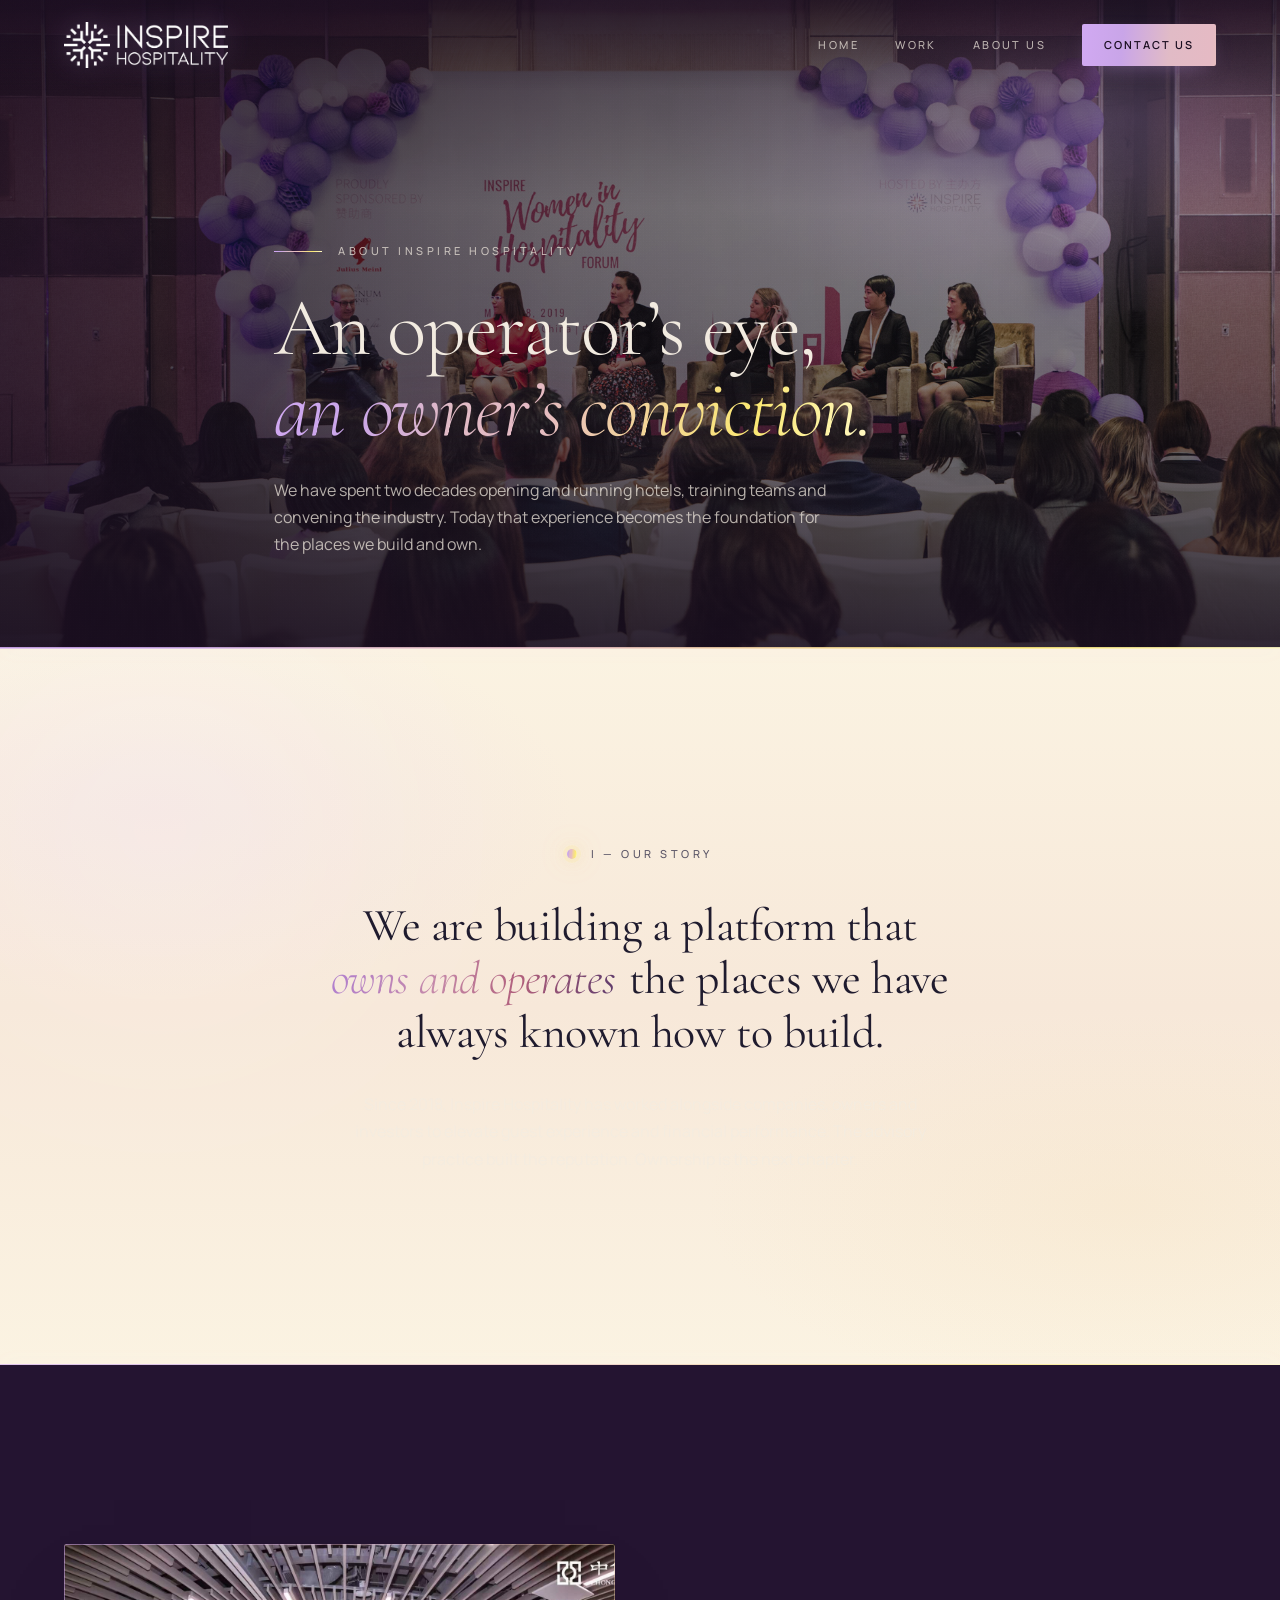
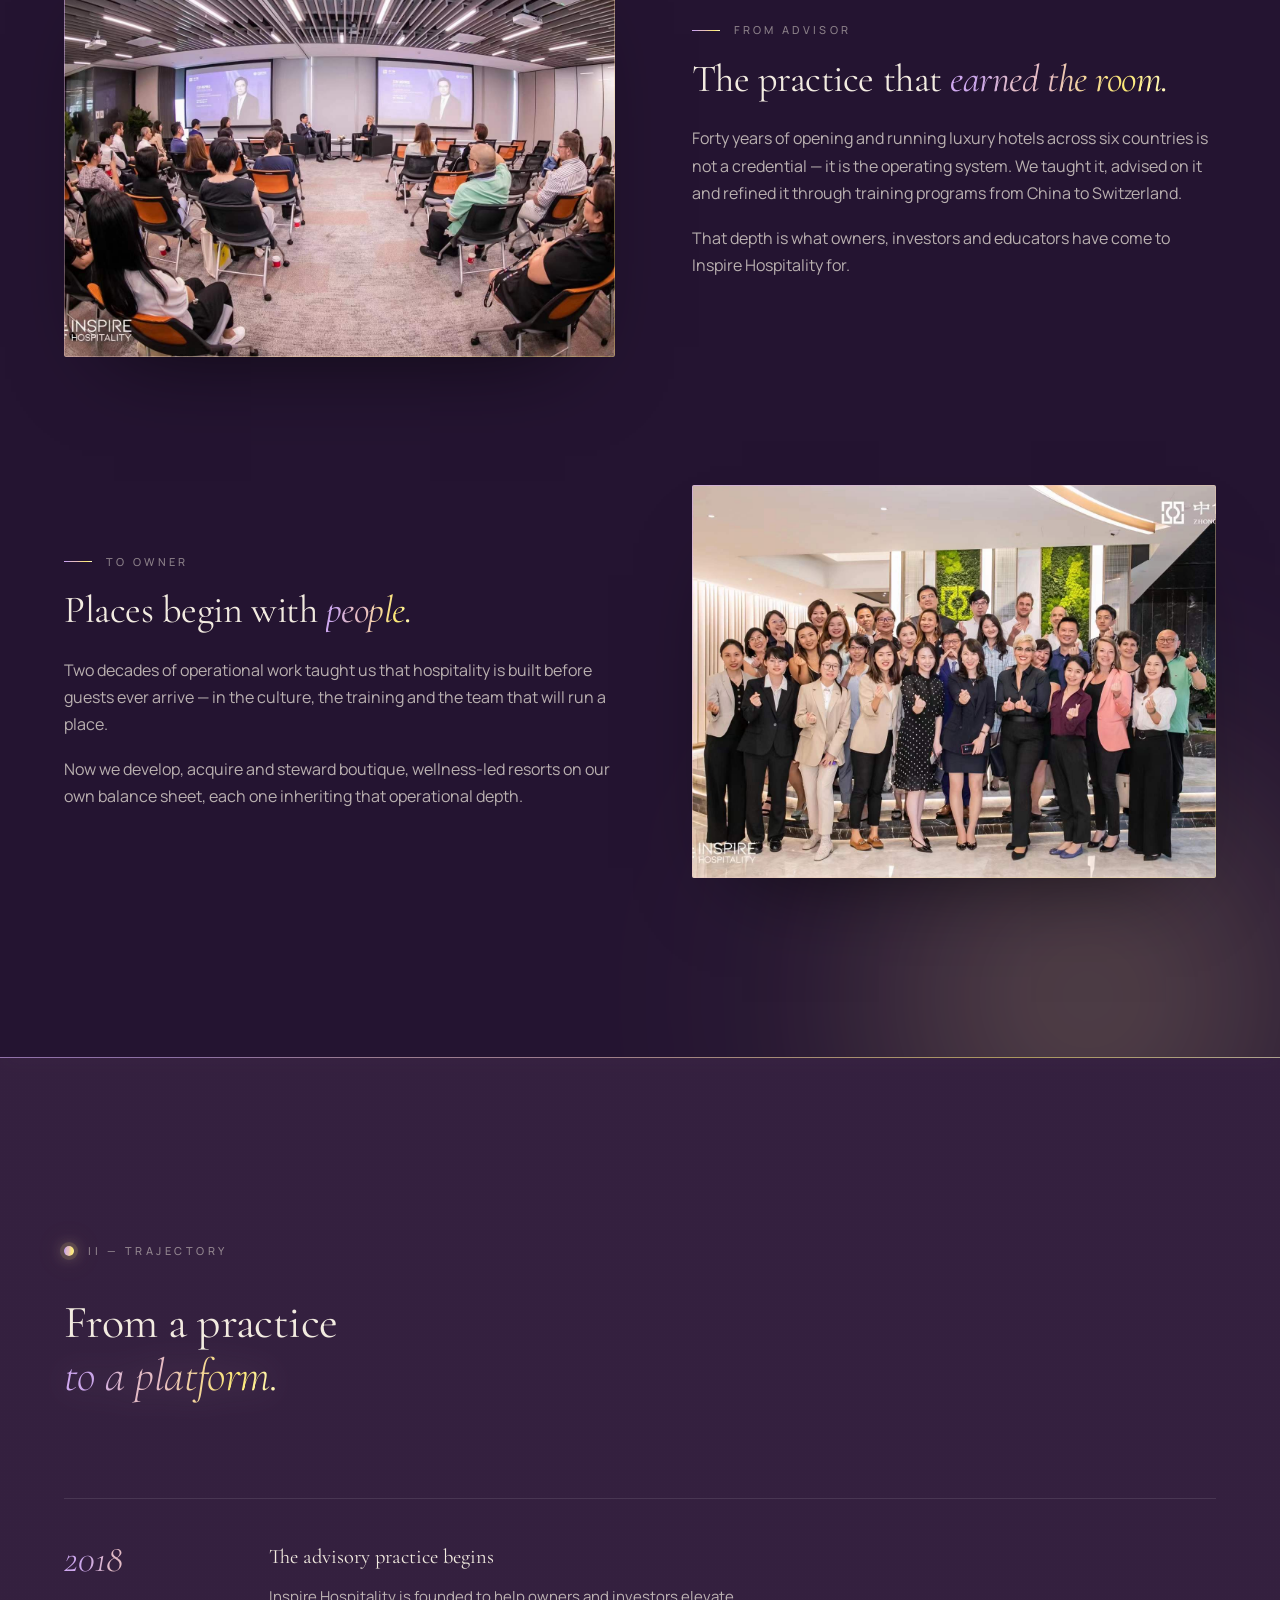
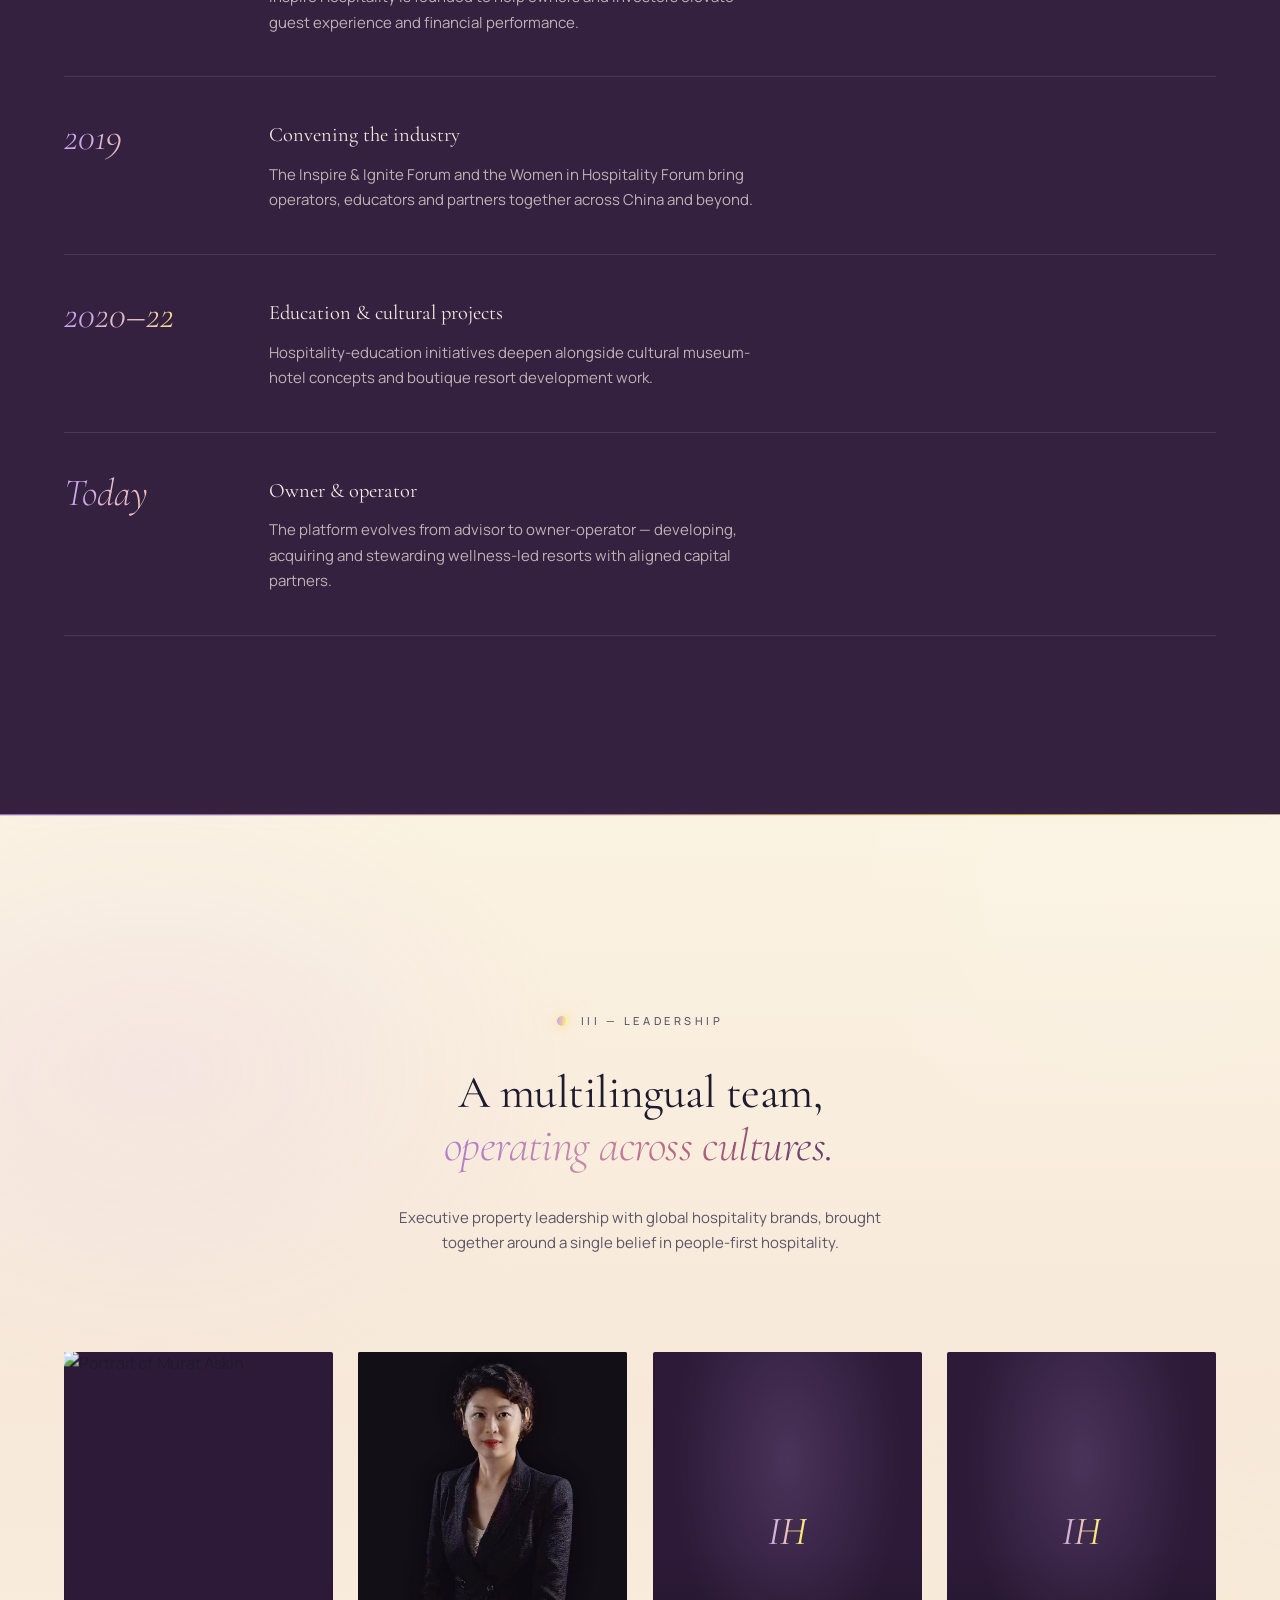
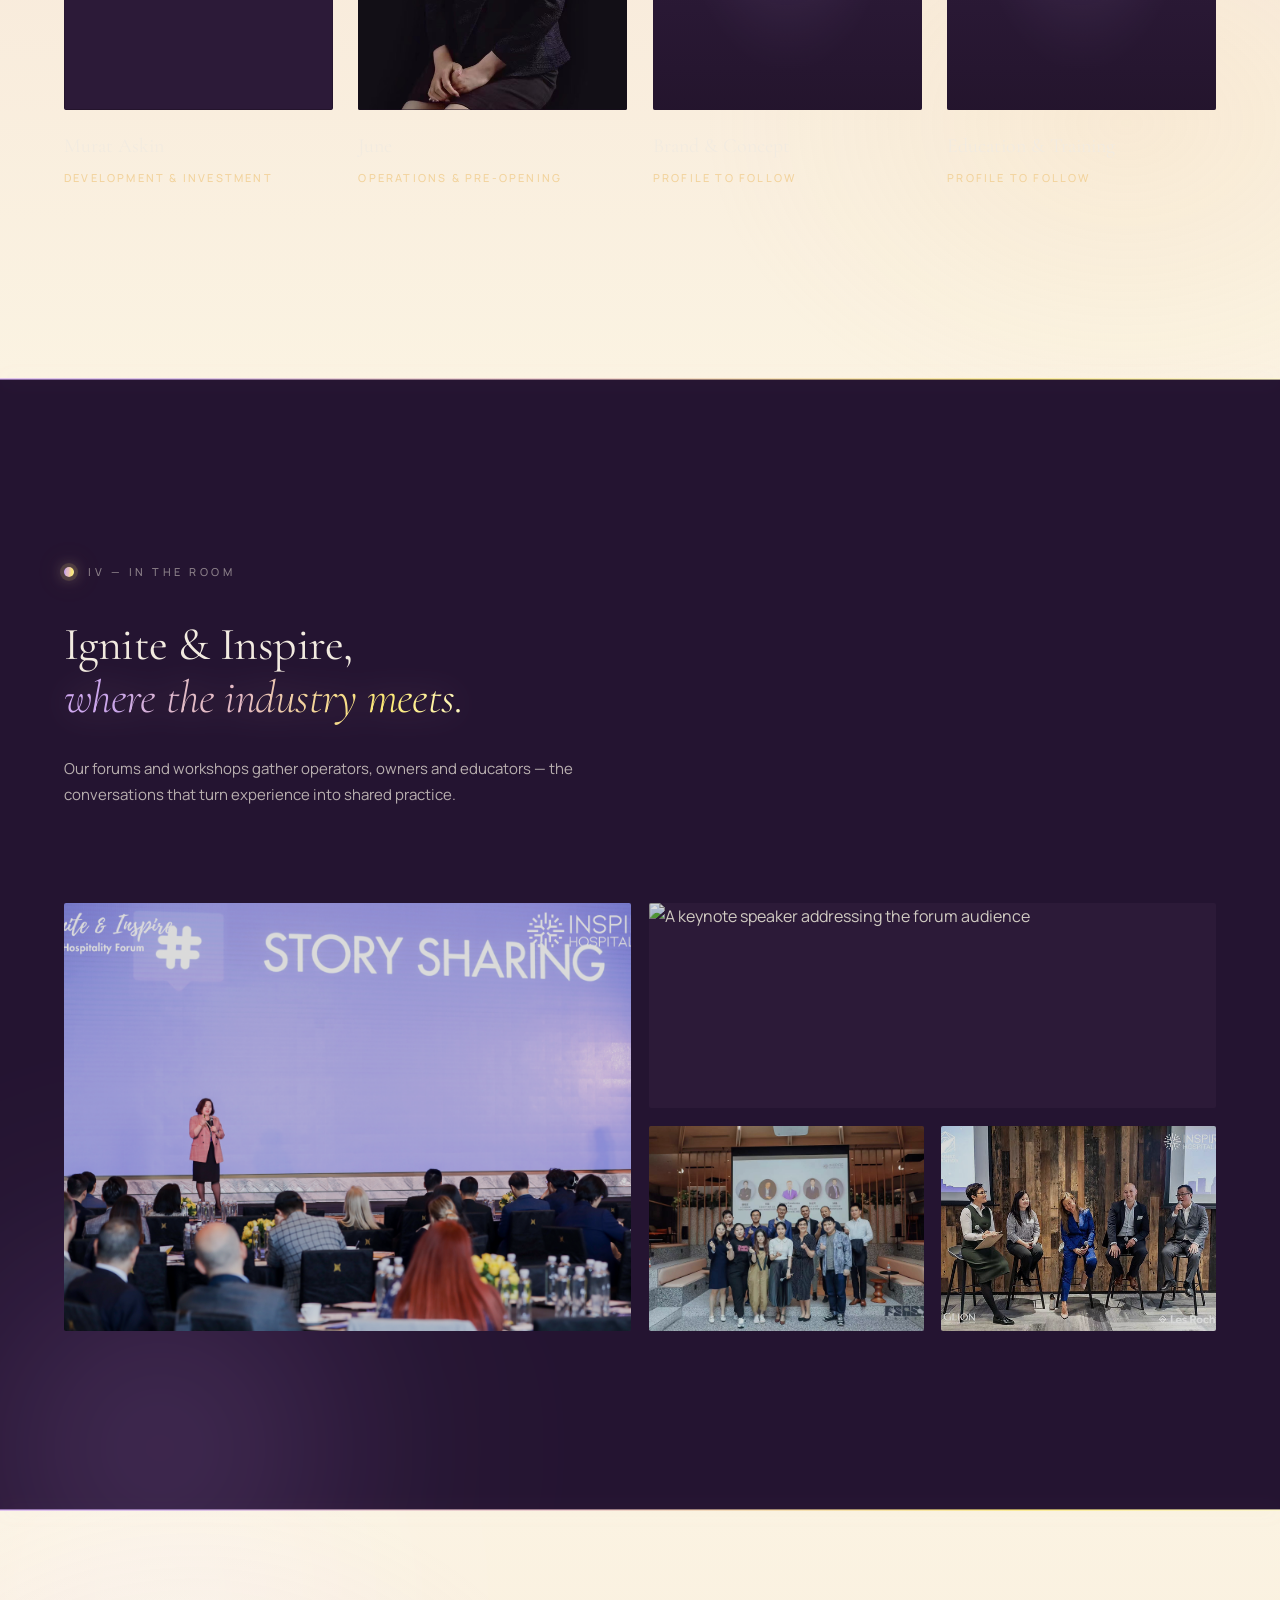
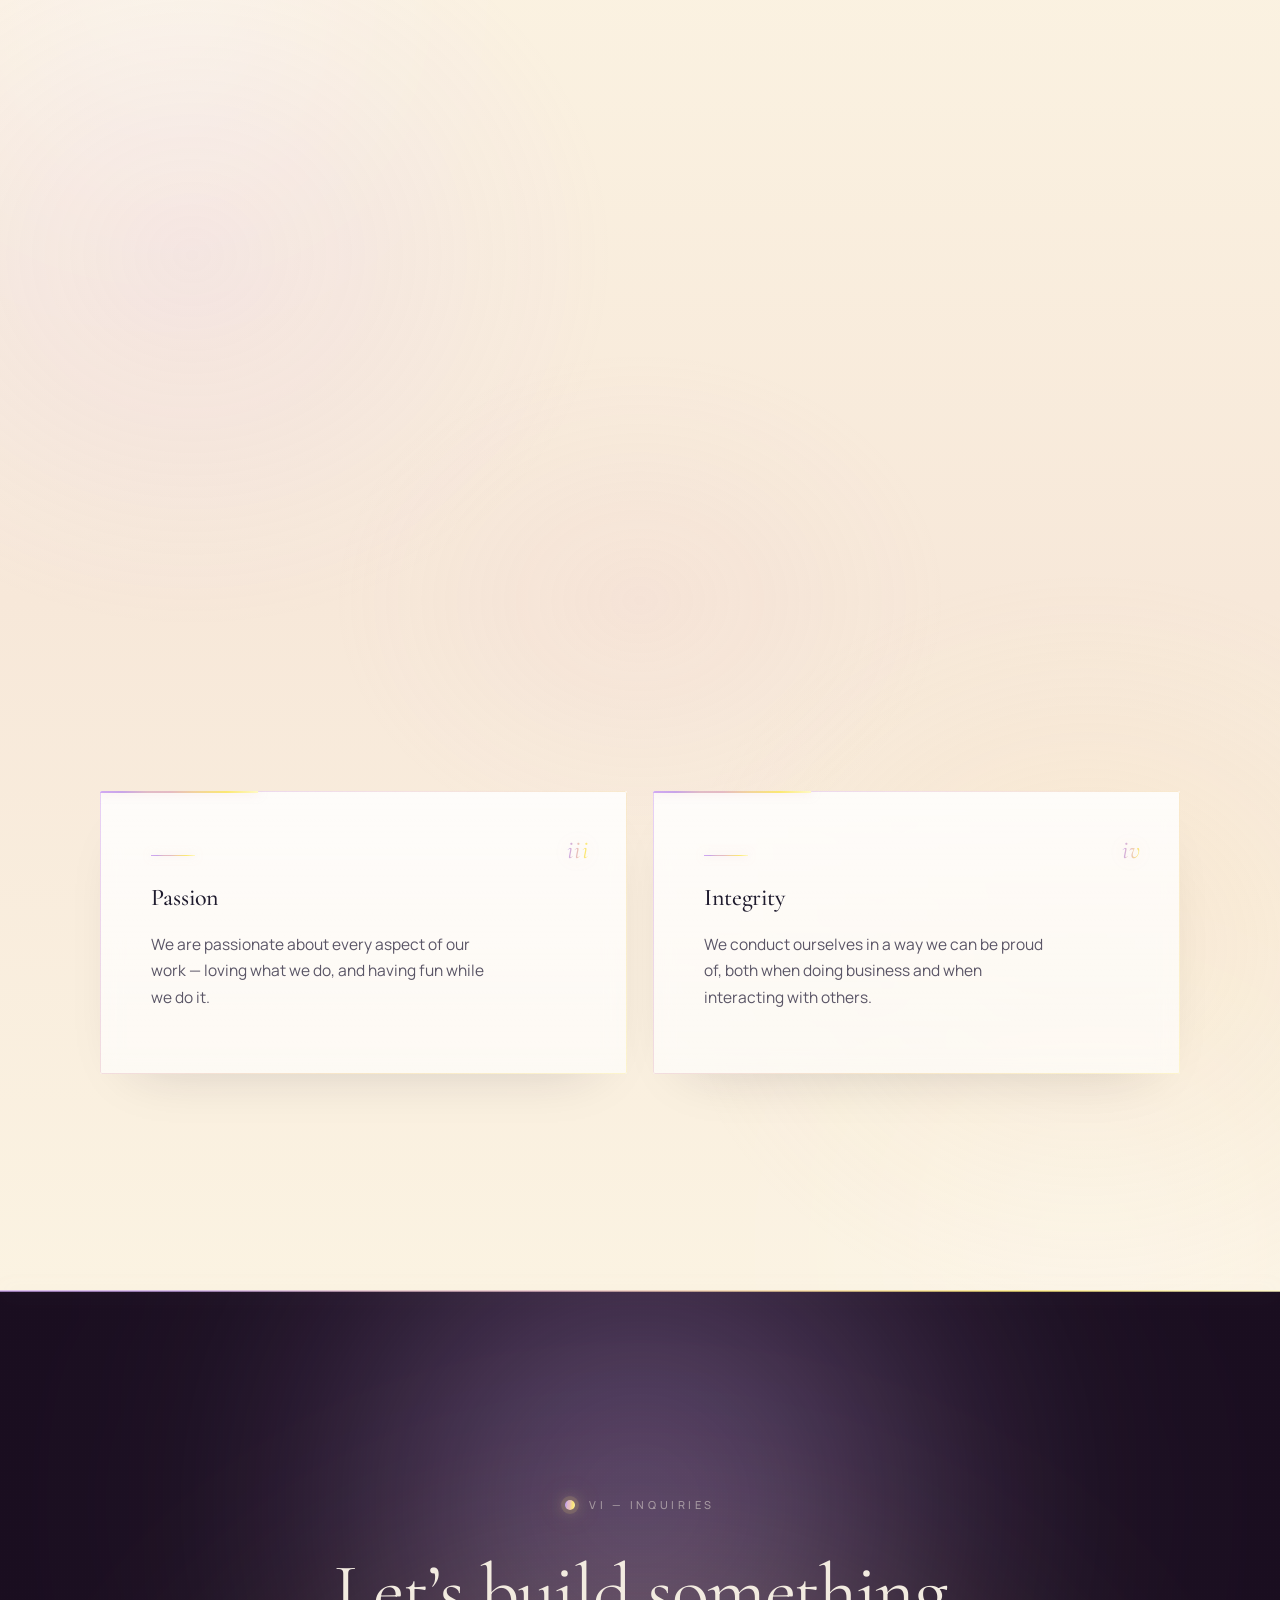
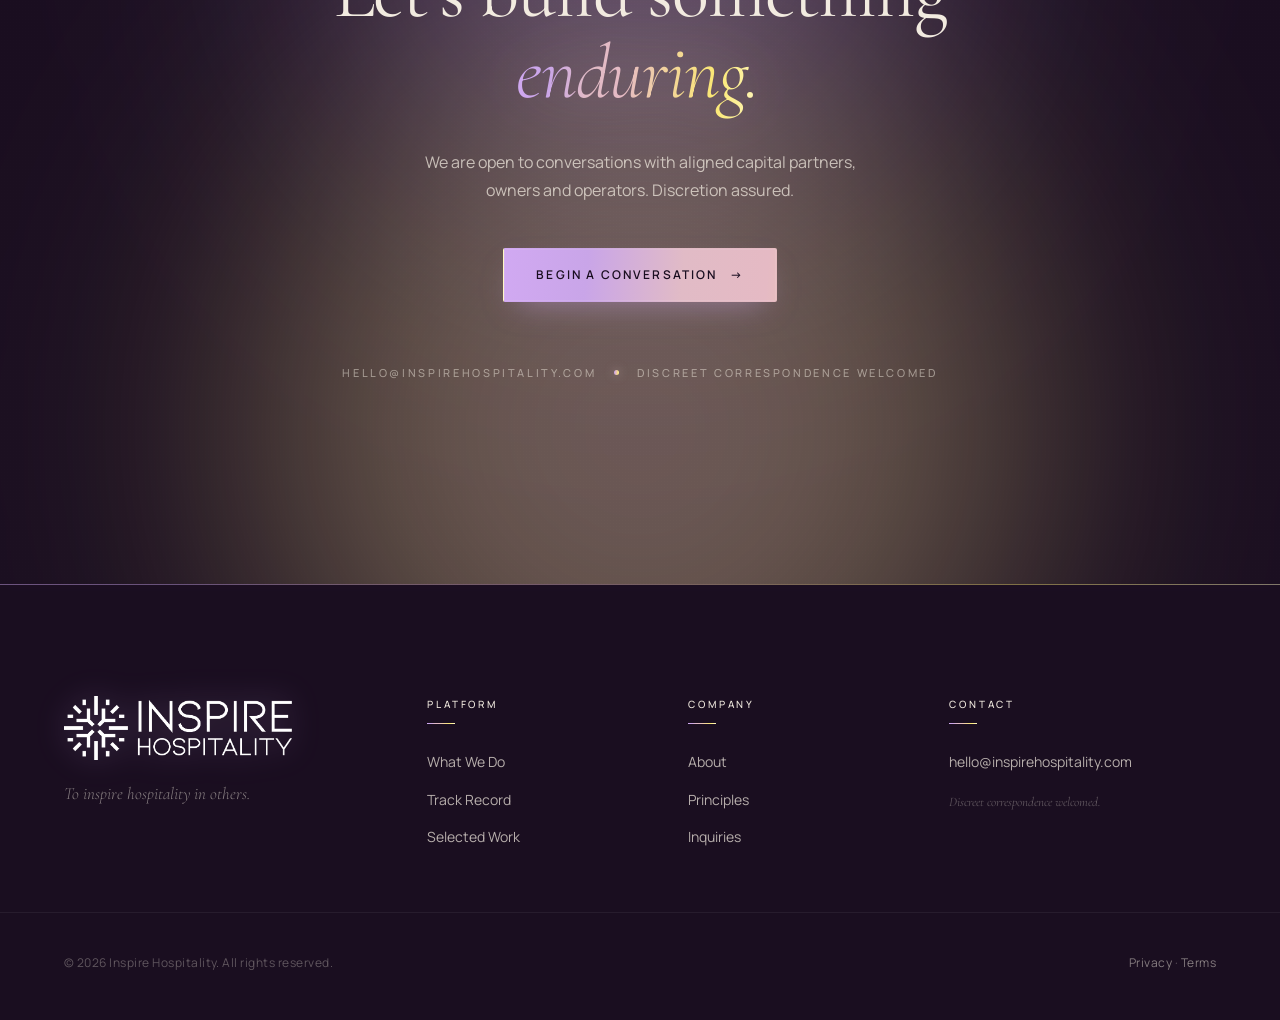
==== about.html @ a0f9ad43 "wip" ====
<!doctype html>
<html lang="en">
  <head>
    <meta charset="utf-8" />
    <meta name="viewport" content="width=device-width, initial-scale=1" />
    <title>About Us &mdash; Inspire Hospitality</title>
    <meta
      name="description"
      content="From advisory practice to owner-operator: the people, track record and principles behind Inspire Hospitality, a hospitality investment and development platform."
    />
    <link rel="icon" type="image/avif" href="assets/img/brand/Logo.avif" />
    <link rel="preconnect" href="https://fonts.googleapis.com" />
    <link rel="preconnect" href="https://fonts.gstatic.com" crossorigin />
    <link
      href="https://fonts.googleapis.com/css2?family=Cormorant+Garamond:ital,wght@0,300;0,400;0,500;0,600;1,300;1,400;1,500&family=Manrope:wght@300;400;500;600&display=swap"
      rel="stylesheet"
    />
    <link rel="stylesheet" href="assets/css/styles.css" />
    <link rel="stylesheet" href="assets/css/pages.css" />
  </head>
  <body>
    <a class="skip-link" href="#main">Skip to content</a>

    <header class="nav" id="nav">
      <div class="nav__inner">
        <a class="nav__brand" href="index.html" aria-label="Inspire Hospitality, home">
          <img class="nav__logo" src="assets/img/brand/logo-02.png" alt="Inspire Hospitality" />
        </a>
        <button class="nav__toggle" type="button" aria-expanded="false" aria-controls="nav-menu" aria-label="Open menu">
          <span></span><span></span><span></span>
        </button>
        <nav class="nav__menu" id="nav-menu" aria-label="Primary">
          <a href="index.html">Home</a>
          <a href="index.html#work">Work</a>
          <a href="about.html" aria-current="page">About Us</a>
          <a class="nav__cta" href="contact.html">Contact Us</a>
        </nav>
      </div>
    </header>

    <main id="main">
      <!-- ============ SUBHERO ============ -->
      <section class="subhero" aria-labelledby="about-h">
        <div class="subhero__media" aria-hidden="true">
          <img src="assets/img/about/INS001182.jpg" alt="" />
        </div>
        <div class="subhero__scrim" aria-hidden="true"></div>
        <div class="subhero__grain" aria-hidden="true"></div>
        <div class="container subhero__content">
          <p class="subhero__eyebrow">About Inspire Hospitality</p>
          <h1 class="subhero__title" id="about-h">
            An operator&rsquo;s eye,<br /><em>an owner&rsquo;s conviction.</em>
          </h1>
          <p class="subhero__lede">
            We have spent two decades opening and running hotels, training teams
            and convening the industry. Today that experience becomes the
            foundation for the places we build and own.
          </p>
        </div>
        <div class="subhero__hairline" aria-hidden="true"></div>
      </section>

      <!-- ============ INTRO ============ -->
      <section class="section section--cream section--edge" aria-labelledby="intro-h">
        <div class="bloom bloom--tl" aria-hidden="true"></div>
        <div class="container container--narrow prose-narrow">
          <p class="section-mark">I &mdash; Our Story</p>
          <h2 class="display display--sm" id="intro-h">
            We are building a platform that <em>owns and operates</em> the
            places we have always known how to build.
          </h2>
          <p class="lede">
            Since 2018, Inspire Hospitality has worked alongside companies,
            owners and investors to elevate guest experience and financial
            performance. The advisory practice built the reputation. Ownership
            is the next chapter.
          </p>
        </div>
      </section>

      <!-- ============ STORY SPLITS ============ -->
      <section class="section section--dark" aria-label="What we do">
        <div class="bloom bloom--br bloom--soft" aria-hidden="true"></div>
        <div class="container">
          <div class="story-grid" data-reveal>
            <div class="story__media media-frame">
              <img src="assets/img/about/195acda952c3cd20348a50e77873c89.jpg" alt="An Inspire Hospitality seminar in session with an attentive audience" loading="lazy" />
            </div>
            <div class="story__body">
              <p class="story__eyebrow">From Advisor</p>
              <h3 class="story__title">The practice that <em>earned the room.</em></h3>
              <p class="lede">
                Forty years of opening and running luxury hotels across six
                countries is not a credential &mdash; it is the operating system.
                We taught it, advised on it and refined it through training
                programs from China to Switzerland.
              </p>
              <p class="lede">
                That depth is what owners, investors and educators have come to
                Inspire Hospitality for.
              </p>
            </div>
          </div>

          <div class="story-grid story-grid--reverse" data-reveal>
            <div class="story__media media-frame">
              <img src="assets/img/about/t1.jpg" alt="The Inspire Hospitality team gathered in a hotel lobby" loading="lazy" />
            </div>
            <div class="story__body">
              <p class="story__eyebrow">To Owner</p>
              <h3 class="story__title">Places begin with <em>people.</em></h3>
              <p class="lede">
                Two decades of operational work taught us that hospitality is
                built before guests ever arrive &mdash; in the culture, the
                training and the team that will run a place.
              </p>
              <p class="lede">
                Now we develop, acquire and steward boutique, wellness-led
                resorts on our own balance sheet, each one inheriting that
                operational depth.
              </p>
            </div>
          </div>
        </div>
      </section>

      <!-- ============ TIMELINE ============ -->
      <section class="section section--raised section--edge" aria-labelledby="timeline-h">
        <div class="platform__grain" aria-hidden="true"></div>
        <div class="container">
          <header class="section-head">
            <p class="section-mark section-mark--light">II &mdash; Trajectory</p>
            <h2 class="display display--sm" id="timeline-h">
              From a practice<br /><em>to a platform.</em>
            </h2>
          </header>
          <ol class="timeline">
            <li data-reveal>
              <span class="timeline__year">2018</span>
              <div>
                <h3 class="timeline__title">The advisory practice begins</h3>
                <p class="timeline__copy">
                  Inspire Hospitality is founded to help owners and investors
                  elevate guest experience and financial performance.
                </p>
              </div>
            </li>
            <li data-reveal>
              <span class="timeline__year">2019</span>
              <div>
                <h3 class="timeline__title">Convening the industry</h3>
                <p class="timeline__copy">
                  The Inspire &amp; Ignite Forum and the Women in Hospitality
                  Forum bring operators, educators and partners together across
                  China and beyond.
                </p>
              </div>
            </li>
            <li data-reveal>
              <span class="timeline__year">2020&ndash;22</span>
              <div>
                <h3 class="timeline__title">Education &amp; cultural projects</h3>
                <p class="timeline__copy">
                  Hospitality-education initiatives deepen alongside cultural
                  museum-hotel concepts and boutique resort development work.
                </p>
              </div>
            </li>
            <li data-reveal>
              <span class="timeline__year">Today</span>
              <div>
                <h3 class="timeline__title">Owner &amp; operator</h3>
                <p class="timeline__copy">
                  The platform evolves from advisor to owner-operator &mdash;
                  developing, acquiring and stewarding wellness-led resorts with
                  aligned capital partners.
                </p>
              </div>
            </li>
          </ol>
        </div>
      </section>

      <!-- ============ TEAM ============ -->
      <section class="section section--cream section--edge" aria-labelledby="team-h">
        <div class="bloom bloom--tr bloom--soft" aria-hidden="true"></div>
        <div class="container">
          <header class="section-head section-head--center">
            <p class="section-mark">III &mdash; Leadership</p>
            <h2 class="display display--sm" id="team-h">
              A multilingual team,<br /><em>operating across cultures.</em>
            </h2>
            <p class="section-head__lede">
              Executive property leadership with global hospitality brands,
              brought together around a single belief in people-first
              hospitality.
            </p>
          </header>

          <div class="team-grid">
            <article class="team-card" data-reveal>
              <div class="team-card__photo media-frame">
                <img src="assets/img/about/Murat%20Askin.jpg" alt="Portrait of Murat Askin" loading="lazy" />
              </div>
              <h3 class="team-card__name">Murat Askin</h3>
              <p class="team-card__role">Development &amp; Investment</p>
            </article>
            <article class="team-card" data-reveal>
              <div class="team-card__photo media-frame">
                <img src="assets/img/about/June.jpg" alt="Portrait of June" loading="lazy" />
              </div>
              <h3 class="team-card__name">June</h3>
              <p class="team-card__role">Operations &amp; Pre-Opening</p>
            </article>
            <article class="team-card team-card--placeholder" data-reveal>
              <div class="team-card__photo"><span>IH</span></div>
              <h3 class="team-card__name">Brand &amp; Concept</h3>
              <p class="team-card__role">Profile to follow</p>
            </article>
            <article class="team-card team-card--placeholder" data-reveal>
              <div class="team-card__photo"><span>IH</span></div>
              <h3 class="team-card__name">Education &amp; Training</h3>
              <p class="team-card__role">Profile to follow</p>
            </article>
          </div>
        </div>
      </section>

      <!-- ============ FORUM GALLERY ============ -->
      <section class="section section--dark section--edge" aria-labelledby="forum-h">
        <div class="bloom bloom--bl" aria-hidden="true"></div>
        <div class="container">
          <header class="section-head">
            <p class="section-mark section-mark--light">IV &mdash; In the Room</p>
            <h2 class="display display--sm" id="forum-h">
              Ignite &amp; Inspire,<br /><em>where the industry meets.</em>
            </h2>
            <p class="section-head__lede section-head__lede--light">
              Our forums and workshops gather operators, owners and educators
              &mdash; the conversations that turn experience into shared
              practice.
            </p>
          </header>

          <div class="gallery-grid" data-reveal>
            <figure class="g-span-2c g-span-2r">
              <img src="assets/img/gallery/events/YZM7918_w6785.JPG" alt="A speaker presenting Story Sharing at the Ignite & Inspire Hospitality Forum" loading="lazy" />
            </figure>
            <figure class="g-span-2c">
              <img src="assets/img/gallery/events/YZM8161_w6773.JPG" alt="A keynote speaker addressing the forum audience" loading="lazy" />
            </figure>
            <figure>
              <img src="assets/img/about/FeastCon.jpg" alt="FeastCon hospitality event" loading="lazy" />
            </figure>
            <figure>
              <img src="assets/img/home/banner/image1.jpg" alt="Leadership panel discussion" loading="lazy" />
            </figure>
          </div>
        </div>
      </section>

      <!-- ============ VALUES / PRINCIPLES ============ -->
      <section class="values" id="values" aria-labelledby="values-h">
        <div class="bloom bloom--tl bloom--lavender-strong" aria-hidden="true"></div>
        <div class="bloom bloom--br bloom--rose-strong" aria-hidden="true"></div>

        <div class="container">
          <header class="section-head section-head--center">
            <p class="section-mark">V &mdash; Principles</p>
            <h2 class="display" id="values-h">
              Our work is built on<br />
              <em>our passion for hospitality.</em>
            </h2>
            <p class="section-head__lede">
              We believe the hospitality industry is, and will continue to be,
              a place where there is infinite potential for human relationships
              to drive business results.
            </p>
          </header>

          <ul class="value-grid" role="list">
            <li class="value">
              <span class="value__num">i</span>
              <div class="value__rule"></div>
              <h3 class="value__title">Genuine Care</h3>
              <p class="value__body">We truly care about the people we serve and the people we work with.</p>
            </li>
            <li class="value">
              <span class="value__num">ii</span>
              <div class="value__rule"></div>
              <h3 class="value__title">Knowledge</h3>
              <p class="value__body">We strive to continue to learn and to be a source of sharing information with others.</p>
            </li>
            <li class="value">
              <span class="value__num">iii</span>
              <div class="value__rule"></div>
              <h3 class="value__title">Passion</h3>
              <p class="value__body">We are passionate about every aspect of our work &mdash; loving what we do, and having fun while we do it.</p>
            </li>
            <li class="value">
              <span class="value__num">iv</span>
              <div class="value__rule"></div>
              <h3 class="value__title">Integrity</h3>
              <p class="value__body">We conduct ourselves in a way we can be proud of, both when doing business and when interacting with others.</p>
            </li>
          </ul>
        </div>
      </section>

      <!-- ============ CTA ============ -->
      <section class="cta" id="cta" aria-labelledby="cta-h">
        <div class="cta__bloom cta__bloom--lavender" aria-hidden="true"></div>
        <div class="cta__bloom cta__bloom--rose" aria-hidden="true"></div>
        <div class="cta__grain" aria-hidden="true"></div>

        <div class="container container--narrow cta__inner">
          <p class="section-mark section-mark--light">VI &mdash; Inquiries</p>
          <h2 class="display display--lg cta__title" id="cta-h">
            Let&rsquo;s build something<br /><em>enduring.</em>
          </h2>
          <p class="lede lede--light">
            We are open to conversations with aligned capital partners, owners
            and operators. Discretion assured.
          </p>
          <div class="cta__actions">
            <a class="btn btn--primary btn--on-dark" href="contact.html">
              <span>Begin a Conversation</span>
              <span class="btn__arrow" aria-hidden="true">&rarr;</span>
            </a>
          </div>
          <div class="cta__meta">
            <span>hello@inspirehospitality.com</span>
            <span class="cta__meta-rule"></span>
            <span>Discreet correspondence welcomed</span>
          </div>
        </div>
      </section>
    </main>

    <footer class="footer">
      <div class="footer__top-rule" aria-hidden="true"></div>
      <div class="container footer__inner">
        <div class="footer__brand">
          <img class="footer__logo" src="assets/img/brand/logo-02.png" alt="Inspire Hospitality" />
          <p class="footer__tagline">To inspire hospitality in others.</p>
        </div>
        <nav class="footer__nav" aria-label="Footer platform">
          <h4>Platform</h4>
          <a href="index.html#platform">What We Do</a>
          <a href="index.html#track-record">Track Record</a>
          <a href="index.html#work">Selected Work</a>
        </nav>
        <nav class="footer__nav" aria-label="Footer about">
          <h4>Company</h4>
          <a href="about.html">About</a>
          <a href="about.html#values">Principles</a>
          <a href="contact.html">Inquiries</a>
        </nav>
        <div class="footer__contact">
          <h4>Contact</h4>
          <a href="mailto:hello@inspirehospitality.com">hello@inspirehospitality.com</a>
          <p class="footer__contact-sub">Discreet correspondence welcomed.</p>
        </div>
      </div>
      <div class="footer__base container">
        <p>&copy; <span id="year"></span> Inspire Hospitality. All rights reserved.</p>
        <p class="footer__legal"><a href="#">Privacy</a> &middot; <a href="#">Terms</a></p>
      </div>
    </footer>

    <script src="assets/js/script.js" defer></script>
  </body>
</html>
---- assets/css/styles.css ----
/* =============================================================
   Inspire Hospitality — "Nightfall Dawn"
   Dark-luxe hospitality investment site.
   The multi-color brand gradient is the protagonist; ink-dark
   is the stage. Lavender / blush / peach gradient appears as
   atmosphere, accent strokes, gradient text, and the primary CTA.
   ============================================================= */

:root {
  /* === Brand gradient stops === */
  --lavender:    #D1A9F2;
  --lavender-2:  #C9A5E8;
  --blush:       #E1BBC6;
  --rose:        #E5BAC4;
  --peach:       #F2D39D;
  --peach-soft:  #F6DFC0;
  --pale-yellow: #FBE873;
  --cream:       #FFF9C5;

  /* === Working accent === */
  --plum:        #5B3A6B;
  --plum-deep:   #4A2E59;
  --plum-light:  #7A5491;

  /* === Dark surface scale — V2 "Eggplant" stage === */
  --bg-deepest:   #1A0E20;
  --bg-deep:      #241431;
  --bg-mid:       #2C1A38;
  --bg-raised:    #34203F;
  --bg-elevated:  #3E2849;

  --surface:        rgba(255, 255, 255, 0.04);
  --surface-hover:  rgba(255, 255, 255, 0.08);
  --surface-strong: rgba(255, 255, 255, 0.10);

  /* === Light surface scale (for the bright spreads) === */
  --cream:           #FBF3E2;  /* warm champagne */
  --cream-deep:      #F4E6CC;
  --cream-blush:     #F7E8D9;
  --ink:             #1F1B2E;
  --ink-soft:        #2A2540;
  --soft-charcoal:   #5A5566;
  --hairline-warm:   #E8D5C0;
  --hairline-cream:  rgba(31, 27, 46, 0.10);

  /* === Type colors === */
  --text-primary:   #F2EBE0;          /* warm off-white */
  --text-secondary: rgba(242, 235, 224, 0.72);
  --text-muted:     rgba(242, 235, 224, 0.5);
  --text-faint:     rgba(242, 235, 224, 0.32);

  --hairline:       rgba(255, 255, 255, 0.10);
  --hairline-soft:  rgba(255, 255, 255, 0.06);

  /* === Signature multi-color gradient — yellow given real estate === */
  --gradient-signature: linear-gradient(
    95deg,
    #D1A9F2 0%,
    #C9A5E8 14%,
    #E1BBC6 30%,
    #E5BAC4 44%,
    #F2D39D 60%,
    #FBE873 80%,
    #FFF9C5 100%
  );

  /* === Golden variant — peach + yellow dominant === */
  --gradient-golden: linear-gradient(
    100deg,
    #E5BAC4 0%,
    #F2D39D 30%,
    #FBE873 65%,
    #FFF9C5 100%
  );

  /* === Dawn-rose variant (no yellow) — calmer accent === */
  --gradient-dawn: linear-gradient(
    135deg,
    #D1A9F2 0%,
    #C9A5E8 22%,
    #E1BBC6 50%,
    #E5BAC4 72%,
    #F2D39D 100%
  );

  /* === Cool variant (purple range) === */
  --gradient-cool: linear-gradient(
    135deg,
    #D1A9F2 0%,
    #B68FD8 50%,
    #7A5491 100%
  );

  /* === Emphasis gradient for LIGHT/cream surfaces ===
     Signature ends in pale yellow/cream and disappears on cream; this
     keeps the warm lavender→rose feel but ends in readable plum. */
  --gradient-on-light: linear-gradient(
    100deg,
    #B07FD0 0%,
    #C589A8 38%,
    #B05F7C 66%,
    #5B3A6B 100%
  );

  /* === Soft atmospheric wash (low-opacity multi-color) — yellow stronger === */
  --gradient-wash: linear-gradient(
    140deg,
    rgba(209, 169, 242, 0.14) 0%,
    rgba(225, 187, 198, 0.16) 30%,
    rgba(242, 211, 157, 0.22) 60%,
    rgba(251, 232, 115, 0.20) 100%
  );

  /* === Type === */
  --font-serif: "Cormorant Garamond", "Cormorant", "Times New Roman", serif;
  --font-sans:  "Manrope", -apple-system, BlinkMacSystemFont, "Segoe UI", system-ui, sans-serif;

  /* === Scale === */
  --container:        1320px;
  --container-narrow: 880px;
  --radius:           2px;

  /* === Easing === */
  --ease-out:    cubic-bezier(0.22, 1, 0.36, 1);
  --ease-in-out: cubic-bezier(0.65, 0, 0.35, 1);
}

/* =============================================================
   Reset / base
   ============================================================= */
*, *::before, *::after { box-sizing: border-box; }
html {
  scroll-behavior: smooth;
  -webkit-text-size-adjust: 100%;
  background: var(--bg-deep);
}
body {
  margin: 0;
  background: var(--bg-deep);
  color: var(--text-primary);
  font-family: var(--font-sans);
  font-weight: 400;
  font-size: 16px;
  line-height: 1.65;
  -webkit-font-smoothing: antialiased;
  -moz-osx-font-smoothing: grayscale;
  text-rendering: optimizeLegibility;
  overflow-x: hidden;
}
img, video { max-width: 100%; height: auto; display: block; }
a { color: inherit; text-decoration: none; }
button { font: inherit; cursor: pointer; }
em { font-style: italic; }

.skip-link {
  position: absolute; left: -9999px; top: 0;
  background: var(--text-primary); color: var(--bg-deep);
  padding: 12px 16px; z-index: 9999;
}
.skip-link:focus { left: 16px; top: 16px; }

::selection { background: var(--lavender); color: var(--bg-deepest); }

/* =============================================================
   Layout primitives
   ============================================================= */
.container {
  width: 100%;
  max-width: var(--container);
  margin: 0 auto;
  padding-inline: clamp(20px, 5vw, 64px);
  position: relative;
}
.container--narrow { max-width: var(--container-narrow); }

/* =============================================================
   Type — display & body
   ============================================================= */
.section-mark {
  font-family: var(--font-sans);
  font-size: 11px;
  font-weight: 500;
  letter-spacing: 0.32em;
  text-transform: uppercase;
  color: var(--text-muted);
  margin: 0 0 36px;
  display: inline-flex;
  align-items: center;
  gap: 14px;
}
.section-mark::before {
  content: "";
  display: inline-block;
  width: 10px;
  height: 10px;
  border-radius: 50%;
  background: var(--gradient-signature);
  box-shadow:
    0 0 0 4px rgba(251, 232, 115, 0.12),
    0 0 14px rgba(242, 211, 157, 0.55),
    0 0 28px rgba(251, 232, 115, 0.35);
}
.section-mark--light { color: var(--text-muted); }

.display {
  font-family: var(--font-serif);
  font-weight: 400;
  font-size: clamp(36px, 5vw, 64px);
  line-height: 1.12;
  letter-spacing: -0.012em;
  color: var(--text-primary);
  margin: 0 0 32px;
}
.display em {
  font-style: italic;
  font-weight: 300;
  /* base gradient is swappable per surface; default is the signature */
  --text-grad: var(--gradient-signature);
  /* layer 1 = the travelling yellow flash, layer 2 = the base gradient */
  background:
    linear-gradient(110deg, transparent 36%, rgba(251, 232, 115, 0.92) 50%, transparent 64%),
    var(--text-grad);
  background-size: 200% 100%, 100% 100%;
  background-position: 200% 0, 0 0;
  background-repeat: no-repeat;
  -webkit-background-clip: text;
          background-clip: text;
  -webkit-text-fill-color: transparent;
  color: transparent;
  padding-right: 0.06em;
  animation: textFlash 7s var(--ease-in-out) infinite;
}

/* Occasional left-to-right yellow sweep: the band crosses in the first ~14%
   of the cycle, then waits off-screen until the next loop. */
@keyframes textFlash {
  0%   { background-position: 200% 0, 0 0; }   /* off to the left */
  14%  { background-position: -100% 0, 0 0; }  /* swept off to the right */
  100% { background-position: -100% 0, 0 0; }  /* rest until next sweep */
}
.display--lg {
  font-size: clamp(40px, 6vw, 84px);
  line-height: 1.06;
  letter-spacing: -0.018em;
}
.display--sm {
  font-size: clamp(30px, 3.6vw, 46px);
  line-height: 1.16;
}

.lede {
  font-family: var(--font-sans);
  font-size: clamp(16px, 1.18vw, 19px);
  line-height: 1.7;
  color: var(--text-secondary);
  max-width: 62ch;
  margin: 0 0 24px;
  font-weight: 400;
}
.lede:last-child { margin-bottom: 0; }
.lede--light { color: var(--text-secondary); }

.dropcap {
  float: left;
  font-family: var(--font-serif);
  font-style: italic;
  font-weight: 300;
  font-size: 5.6em;
  line-height: 0.86;
  margin: 0.06em 0.14em -0.05em 0;
  background: var(--gradient-signature);
  -webkit-background-clip: text;
          background-clip: text;
  -webkit-text-fill-color: transparent;
  color: transparent;
  text-shadow: 0 0 40px rgba(209, 169, 242, 0.3);
}

/* =============================================================
   Section head shared
   ============================================================= */
.section-head {
  margin-bottom: clamp(56px, 8vw, 96px);
  max-width: 760px;
}
.section-head--center {
  margin-inline: auto;
  text-align: center;
}
.section-head--center .section-mark { display: inline-flex; }
.section-head__lede {
  font-size: clamp(15px, 1.05vw, 17px);
  color: var(--text-secondary);
  line-height: 1.7;
  margin: 0;
  max-width: 60ch;
}
.section-head--center .section-head__lede {
  margin-inline: auto;
}
.section-head__lede--light { color: var(--text-secondary); }

/* =============================================================
   Buttons — gradient-filled primary is the brand's loudest CTA
   ============================================================= */
.btn {
  --btn-pad-y: 16px;
  --btn-pad-x: 32px;
  display: inline-flex;
  align-items: center;
  justify-content: center;
  gap: 12px;
  padding: var(--btn-pad-y) var(--btn-pad-x);
  font-family: var(--font-sans);
  font-size: 12px;
  font-weight: 600;
  letter-spacing: 0.18em;
  text-transform: uppercase;
  border: 1px solid transparent;
  border-radius: var(--radius);
  cursor: pointer;
  transition: transform 0.5s var(--ease-out),
              background 0.5s var(--ease-out),
              color 0.4s var(--ease-out),
              border-color 0.4s var(--ease-out),
              box-shadow 0.5s var(--ease-out),
              background-position 1s var(--ease-out);
  position: relative;
  isolation: isolate;
  white-space: nowrap;
}
.btn__arrow {
  display: inline-block;
  transition: transform 0.35s var(--ease-out);
}
.btn:hover .btn__arrow { transform: translateX(5px); }

.btn--primary {
  background: var(--gradient-signature);
  background-size: 220% 100%;
  background-position: 0% 0%;
  color: var(--bg-deepest);
  border-color: transparent;
  box-shadow:
    0 12px 32px -14px rgba(209, 169, 242, 0.55),
    0 0 0 1px rgba(255, 255, 255, 0.08) inset;
}
.btn--primary:hover {
  background-position: 100% 0%;
  transform: translateY(-2px);
  box-shadow:
    0 22px 44px -16px rgba(229, 186, 196, 0.6),
    0 0 0 1px rgba(255, 255, 255, 0.15) inset;
}
.btn--primary:focus-visible {
  outline: 2px solid var(--lavender);
  outline-offset: 3px;
}

.btn--ghost {
  background: transparent;
  color: var(--text-primary);
  border-color: rgba(255, 255, 255, 0.28);
}
.btn--ghost:hover {
  border-color: rgba(255, 255, 255, 0.7);
  background: rgba(255, 255, 255, 0.05);
  transform: translateY(-2px);
}
.btn--ghost-light {
  color: var(--text-primary);
  border-color: rgba(255, 255, 255, 0.32);
}
.btn--ghost-light:hover {
  border-color: var(--text-primary);
  background: rgba(255, 255, 255, 0.06);
}

/* =============================================================
   Navigation — dark always; gradient hairline beneath when scrolled
   ============================================================= */
.nav {
  position: fixed;
  top: 0; left: 0; right: 0;
  z-index: 100;
  /* Clean top-down scrim for legibility over the hero — crisp, no blur */
  background: linear-gradient(
    180deg,
    rgba(26, 14, 32, 0.60) 0%,
    rgba(26, 14, 32, 0.28) 50%,
    rgba(26, 14, 32, 0.00) 100%
  );
  transition: background 0.5s var(--ease-out),
              padding 0.4s var(--ease-out),
              box-shadow 0.5s var(--ease-out);
}
.nav.is-scrolled {
  /* Solid eggplant bar — sharp, with a soft lift shadow */
  background: var(--bg-deep);
  box-shadow: 0 12px 34px -18px rgba(0, 0, 0, 0.75);
}
.nav.is-scrolled::after {
  content: "";
  position: absolute;
  left: 0; right: 0; bottom: -1px;
  height: 1px;
  background: var(--gradient-signature);
  opacity: 0.5;
}
.nav__inner {
  max-width: var(--container);
  margin: 0 auto;
  padding: 22px clamp(20px, 5vw, 64px);
  display: flex;
  align-items: center;
  justify-content: space-between;
  gap: 24px;
  transition: padding 0.4s var(--ease-out);
}
.nav.is-scrolled .nav__inner { padding-block: 14px; }

.nav__brand {
  display: inline-flex;
  align-items: center;
  gap: 14px;
}
.nav__logo {
  /* The logo file is a full lockup (mark + wordmark) — render it large enough to read */
  height: 46px;
  width: auto;
  max-width: 240px;
  object-fit: contain;
  flex: none;
  /* Logo sits over the dark left half of the hero — bright silhouette in both nav states */
  filter: brightness(0) invert(1) drop-shadow(0 0 14px rgba(209, 169, 242, 0.4));
  transition: transform 0.5s var(--ease-out), filter 0.5s var(--ease-out);
}
.nav__brand:hover .nav__logo {
  filter: brightness(0) invert(1) drop-shadow(0 0 22px rgba(229, 186, 196, 0.7));
}

.nav__menu {
  display: flex;
  align-items: center;
  gap: 36px;
}
.nav__menu a {
  font-size: 11px;
  font-weight: 500;
  letter-spacing: 0.22em;
  text-transform: uppercase;
  color: var(--text-secondary);
  position: relative;
  padding: 4px 0;
  transition: color 0.3s var(--ease-out);
}
.nav__menu a:hover { color: var(--text-primary); }
.nav.is-scrolled .nav__menu a { color: var(--text-secondary); }
.nav.is-scrolled .nav__menu a:hover { color: var(--text-primary); }
.nav__menu a:not(.nav__cta)::after {
  content: "";
  position: absolute;
  left: 0; right: 0; bottom: -3px;
  height: 1px;
  background: var(--gradient-signature);
  transform: scaleX(0);
  transform-origin: left center;
  transition: transform 0.45s var(--ease-out);
}
.nav__menu a:not(.nav__cta):hover::after { transform: scaleX(1); }

.nav__cta {
  background: var(--gradient-signature);
  background-size: 220% 100%;
  color: var(--bg-deepest) !important;
  padding: 12px 22px !important;
  border-radius: var(--radius);
  border: 0;
  letter-spacing: 0.18em !important;
  font-weight: 600 !important;
  box-shadow: 0 8px 24px -12px rgba(209, 169, 242, 0.6);
  transition: background-position 0.8s var(--ease-out),
              box-shadow 0.4s var(--ease-out),
              transform 0.4s var(--ease-out);
}
.nav__cta:hover {
  background: linear-gradient(135deg, var(--cream) 0%, var(--pale-yellow) 55%, var(--peach) 100%);
  color: var(--bg-deepest) !important;
  box-shadow: 0 14px 32px -12px rgba(251, 232, 115, 0.55);
  transform: translateY(-1px);
}

.nav__toggle {
  display: none;
  flex-direction: column;
  gap: 5px;
  background: transparent;
  border: 0;
  padding: 8px;
}
.nav__toggle span {
  display: block;
  width: 24px;
  height: 1.5px;
  background: var(--text-primary);
  transition: transform 0.3s var(--ease-out), opacity 0.3s var(--ease-out), background 0.3s var(--ease-out);
}
.nav.is-scrolled .nav__toggle span { background: var(--text-primary); }
.nav__toggle[aria-expanded="true"] span:nth-child(1) { transform: translateY(7px) rotate(45deg); }
.nav__toggle[aria-expanded="true"] span:nth-child(2) { opacity: 0; }
.nav__toggle[aria-expanded="true"] span:nth-child(3) { transform: translateY(-6px) rotate(-45deg); }

/* =============================================================
   HERO — CSS-only animated gradient atmosphere (no video)
   ============================================================= */
.hero {
  position: relative;
  min-height: 100vh;
  min-height: 100svh;
  display: flex;
  align-items: flex-end;
  overflow: hidden;
  /* Half-and-half: deep ink/plum left → lavender-rose bright right */
  background:
    linear-gradient(100deg,
      #241431  0%,
      #2C1A38 22%,
      #3A2348 38%,
      #4A2E59 52%,
      #8A65A8 64%,
      #C2A4D6 76%,
      #DFC4D0 90%,
      #E5C9CE 100%
    );
  color: var(--text-primary);
  padding: 150px 0 120px;
  isolation: isolate;
}
.hero__media {
  position: absolute;
  inset: 0;
  z-index: 0;
}

/* Layered mesh — plum glow on left for depth, lavender + rose on right */
.hero__base {
  position: absolute; inset: 0;
  background:
    /* Soft plum bloom on the dark side, sets depth */
    radial-gradient(ellipse 50% 65% at 18% 55%, rgba(122, 84, 145, 0.55) 0%, rgba(122, 84, 145, 0) 60%),
    /* Strong lavender at upper right */
    radial-gradient(ellipse 55% 65% at 92% 22%, rgba(209, 169, 242, 0.95) 0%, rgba(209, 169, 242, 0) 55%),
    /* Rose accent lower right */
    radial-gradient(ellipse 50% 55% at 90% 82%, rgba(229, 186, 196, 0.70) 0%, rgba(229, 186, 196, 0) 60%),
    /* Soft mauve mid-band — smooths the transition zone */
    radial-gradient(ellipse 35% 70% at 60% 50%, rgba(182, 143, 216, 0.45) 0%, rgba(182, 143, 216, 0) 65%);
}

/* Slow rotating conic anchored on the bright right side */
.hero__aurora {
  position: absolute;
  top: -25%;
  right: -20%;
  bottom: -25%;
  left: 35%;
  background: conic-gradient(
    from 0deg at 50% 50%,
    rgba(209, 169, 242, 0.55),
    rgba(122, 84, 145, 0.40),
    rgba(229, 186, 196, 0.50),
    rgba(91, 58, 107, 0.30),
    rgba(182, 143, 216, 0.50),
    rgba(229, 186, 196, 0.45),
    rgba(209, 169, 242, 0.55)
  );
  filter: blur(150px);
  opacity: 0.55;
  mix-blend-mode: screen;
  animation: heroAurora 80s linear infinite;
  transform-origin: 50% 50%;
}
@keyframes heroAurora {
  to { transform: rotate(360deg); }
}

/* Drifting blooms — lavender/rose anchored to the bright right, plum on the dark left */
.hero__bloom {
  position: absolute;
  border-radius: 50%;
  filter: blur(100px);
  pointer-events: none;
}
.hero__bloom--lavender {
  /* Strong lavender on the right — the bright zone's main color */
  top: -15%; right: -10%;
  width: 60vmax; height: 60vmax;
  background: radial-gradient(circle, rgba(209, 169, 242, 0.65) 0%, rgba(209, 169, 242, 0) 60%);
  animation: heroDrift1 22s var(--ease-in-out) infinite alternate;
  mix-blend-mode: screen;
}
.hero__bloom--rose {
  bottom: -15%; right: -5%;
  width: 50vmax; height: 50vmax;
  background: radial-gradient(circle, rgba(229, 186, 196, 0.50) 0%, rgba(229, 186, 196, 0) 60%);
  animation: heroDrift2 27s var(--ease-in-out) -7s infinite alternate;
  mix-blend-mode: screen;
}
.hero__bloom--peach {
  /* Plum glow anchored to the dark left side for depth */
  top: 30%; left: -10%;
  width: 45vmax; height: 45vmax;
  background: radial-gradient(circle,
    rgba(122, 84, 145, 0.45) 0%,
    rgba(91, 58, 107, 0.25) 35%,
    rgba(91, 58, 107, 0) 65%);
  animation: heroDrift3 32s var(--ease-in-out) -14s infinite alternate;
  mix-blend-mode: screen;
}
.hero__bloom--plum {
  /* Soft mauve sitting at the transition between dark and bright */
  top: 35%; left: 50%;
  transform: translateX(-50%);
  width: 38vmax; height: 38vmax;
  background: radial-gradient(circle, rgba(182, 143, 216, 0.40) 0%, rgba(182, 143, 216, 0) 60%);
  animation: heroDrift4 26s var(--ease-in-out) -18s infinite alternate;
  mix-blend-mode: screen;
}
@keyframes heroDrift1 { 0% { transform: translate(0,0) scale(1); } 100% { transform: translate(-5%, 5%) scale(1.12); } }
@keyframes heroDrift2 { 0% { transform: translate(0,0) scale(1); } 100% { transform: translate(7%, -6%) scale(1.18); } }
@keyframes heroDrift3 { 0% { transform: translate(0,0) scale(1); } 100% { transform: translate(-4%, -4%) scale(1.06); } }
@keyframes heroDrift4 { 0% { transform: translate(0,0) scale(1); } 100% { transform: translate(4%, 5%) scale(1.14); } }

.hero__shimmer {
  position: absolute;
  inset: 0;
  background: linear-gradient(
    105deg,
    transparent 0%,
    transparent 42%,
    rgba(255, 255, 255, 0.18) 50%,
    transparent 58%,
    transparent 100%
  );
  animation: heroShimmer 16s ease-in-out -8s infinite;
  pointer-events: none;
  mix-blend-mode: soft-light;
}
@keyframes heroShimmer {
  0%, 75% { transform: translateX(-110%); opacity: 0; }
  85%     { opacity: 1; }
  100%    { transform: translateX(110%); opacity: 0; }
}

.hero__grain {
  position: absolute; inset: 0;
  background-image: radial-gradient(rgba(255, 255, 255, 0.04) 1px, transparent 1px);
  background-size: 3px 3px;
  mix-blend-mode: overlay;
  opacity: 0.4;
  pointer-events: none;
}

.hero__darken {
  /* Cream fade at the bottom-right (blends into Positioning); subtle on the dark left */
  position: absolute; inset: 0;
  background:
    linear-gradient(180deg,
      rgba(26, 14, 32, 0.00) 0%,
      rgba(26, 14, 32, 0.00) 70%,
      rgba(26, 14, 32, 0.45) 100%
    ),
    linear-gradient(180deg,
      rgba(255, 248, 232, 0.00) 0%,
      rgba(255, 248, 232, 0.00) 70%,
      rgba(255, 248, 232, 0.30) 100%
    );
  pointer-events: none;
}

.hero__rail {
  position: absolute;
  top: 62%;
  right: clamp(24px, 3.5vw, 44px);
  transform: translateY(-50%) rotate(90deg);
  transform-origin: right center;
  z-index: 3;
  pointer-events: none;
}
.hero__rail-text {
  font-family: var(--font-sans);
  font-size: 13px;
  font-weight: 500;
  letter-spacing: 0.34em;
  text-transform: uppercase;
  color: var(--soft-charcoal);
  white-space: nowrap;
  padding-right: 56px;
  position: relative;
}
.hero__rail-text::after {
  content: "";
  position: absolute;
  right: 0;
  top: 50%;
  width: 44px;
  height: 1px;
  background: linear-gradient(90deg, var(--plum), transparent);
}

.hero__content {
  position: relative;
  z-index: 3;
  max-width: 880px;
}
.hero__eyebrow {
  display: inline-flex;
  align-items: center;
  gap: 18px;
  font-family: var(--font-sans);
  font-size: 11px;
  font-weight: 500;
  letter-spacing: 0.34em;
  text-transform: uppercase;
  color: var(--text-secondary);
  margin: 0 0 40px;
}
.hero__eyebrow-rule {
  display: inline-block;
  width: 56px;
  height: 1px;
  background: var(--gradient-signature);
  box-shadow: 0 0 12px rgba(209, 169, 242, 0.6);
}

.hero__title {
  font-family: var(--font-serif);
  font-weight: 300;
  font-size: clamp(48px, 7.2vw, 110px);
  line-height: 0.98;
  letter-spacing: -0.022em;
  margin: 0 0 36px;
  color: var(--text-primary);
}
.hero__title-line { display: block; }
.hero__title-line--accent { margin-top: 4px; }
.hero__title-line--accent em {
  font-style: italic;
  font-weight: 300;
  /* Signature gradient reads warmly against the dark-left side */
  background: var(--gradient-signature);
  -webkit-background-clip: text;
          background-clip: text;
  -webkit-text-fill-color: transparent;
  color: transparent;
  padding-right: 0.08em;
  filter: drop-shadow(0 0 28px rgba(229, 186, 196, 0.35));
}

.hero__lede {
  font-size: clamp(16px, 1.2vw, 19px);
  line-height: 1.7;
  color: var(--text-secondary);
  max-width: 52ch;
  margin: 0 0 48px;
  font-weight: 400;
}
.hero__actions {
  display: flex;
  flex-wrap: wrap;
  gap: 16px;
}

.hero__hairline {
  position: absolute;
  left: 0; right: 0; bottom: 0;
  height: 1px;
  background: var(--gradient-signature);
  z-index: 4;
  opacity: 0.9;
}

.hero__scroll {
  position: absolute;
  bottom: 36px;
  right: clamp(20px, 5vw, 64px);
  z-index: 4;
  display: inline-flex;
  align-items: center;
  gap: 16px;
  font-size: 10px;
  font-weight: 500;
  letter-spacing: 0.32em;
  text-transform: uppercase;
  color: var(--soft-charcoal);
  transition: color 0.3s var(--ease-out);
}
.hero__scroll:hover { color: var(--ink); }
.hero__scroll-line {
  width: 64px;
  height: 1px;
  background: rgba(31, 27, 46, 0.18);
  position: relative;
  overflow: hidden;
}
.hero__scroll-line::after {
  content: "";
  position: absolute;
  top: 0; left: -50%;
  width: 50%;
  height: 100%;
  background: linear-gradient(90deg, transparent, var(--plum), transparent);
  animation: scrollLine 2.6s var(--ease-in-out) infinite;
}
@keyframes scrollLine {
  0%   { left: -50%; }
  100% { left: 100%; }
}

/* =============================================================
   Atmospheric blooms (recurring across dark sections)
   ============================================================= */
.bloom {
  position: absolute;
  border-radius: 50%;
  filter: blur(110px);
  pointer-events: none;
  z-index: 0;
  mix-blend-mode: screen;
}
.bloom--tl {
  top: -15%; left: -10%;
  width: 45vmax; height: 45vmax;
  background: radial-gradient(circle, rgba(209, 169, 242, 0.4) 0%, rgba(209, 169, 242, 0) 60%);
}
.bloom--tr {
  top: -18%; right: -10%;
  width: 42vmax; height: 42vmax;
  background: radial-gradient(circle, rgba(229, 186, 196, 0.38) 0%, rgba(229, 186, 196, 0) 60%);
}
.bloom--br {
  bottom: -20%; right: -10%;
  width: 50vmax; height: 50vmax;
  background: radial-gradient(circle,
    rgba(242, 211, 157, 0.45) 0%,
    rgba(251, 232, 115, 0.28) 30%,
    rgba(251, 232, 115, 0) 65%);
}
.bloom--bl {
  bottom: -20%; left: -10%;
  width: 45vmax; height: 45vmax;
  background: radial-gradient(circle, rgba(122, 84, 145, 0.50) 0%, rgba(122, 84, 145, 0) 60%);
}
.bloom--soft { opacity: 0.7; }
.bloom--lavender-strong {
  background: radial-gradient(circle, rgba(209, 169, 242, 0.55) 0%, rgba(209, 169, 242, 0) 60%);
}
.bloom--rose-strong {
  background: radial-gradient(circle, rgba(229, 186, 196, 0.50) 0%, rgba(229, 186, 196, 0) 60%);
}

/* =============================================================
   POSITIONING — light champagne spread
   ============================================================= */
.positioning {
  position: relative;
  padding: clamp(130px, 17vw, 220px) 0;
  background:
    radial-gradient(ellipse 70% 50% at 50% 0%, rgba(209, 169, 242, 0.10) 0%, transparent 60%),
    radial-gradient(ellipse 60% 50% at 50% 100%, rgba(242, 211, 157, 0.14) 0%, transparent 60%),
    linear-gradient(180deg, var(--cream) 0%, var(--cream-blush) 50%, var(--cream) 100%);
  color: var(--ink);
  overflow: hidden;
}
.positioning::before,
.positioning::after {
  content: "";
  position: absolute;
  left: 0; right: 0;
  height: 1px;
  background: var(--gradient-signature);
  opacity: 0.65;
  z-index: 3;
  box-shadow: 0 0 20px rgba(229, 186, 196, 0.5);
}
.positioning::before { top: 0; }
.positioning::after  { bottom: 0; }

/* Atmospheric blooms inside the light spread */
.positioning__inner {
  position: relative;
  text-align: center;
  z-index: 1;
}
.positioning .section-mark {
  color: var(--soft-charcoal);
  display: inline-flex;
}
.positioning .display { color: var(--ink); }
.positioning .display em {
  --text-grad: var(--gradient-on-light);
  filter: drop-shadow(0 0 18px rgba(209, 169, 242, 0.35));
}
.positioning .lede {
  margin-left: auto;
  margin-right: auto;
  text-align: left;
  color: var(--soft-charcoal);
}
.positioning .dropcap {
  background: var(--gradient-signature);
  -webkit-background-clip: text;
          background-clip: text;
  -webkit-text-fill-color: transparent;
  color: transparent;
  text-shadow: 0 0 36px rgba(229, 186, 196, 0.4);
}

/* Small decorative corner flourishes */
.positioning__inner::before,
.positioning__inner::after {
  content: "";
  position: absolute;
  width: 80px;
  height: 80px;
  border: 1px solid var(--hairline-warm);
  pointer-events: none;
  opacity: 0.6;
}
.positioning__inner::before {
  top: -40px;
  left: -20px;
  border-right: 0;
  border-bottom: 0;
}
.positioning__inner::after {
  bottom: -40px;
  right: -20px;
  border-left: 0;
  border-top: 0;
}

/* =============================================================
   TRACK RECORD (stats) — dark cards with gradient numbers
   ============================================================= */
.track {
  position: relative;
  padding: clamp(110px, 14vw, 170px) 0;
  background: var(--bg-deep);
  overflow: hidden;
}
.track::before {
  content: "";
  position: absolute;
  inset: 0;
  background:
    radial-gradient(ellipse 40% 30% at 10% 30%, rgba(209, 169, 242, 0.10) 0%, transparent 60%),
    radial-gradient(ellipse 40% 30% at 90% 70%, rgba(229, 186, 196, 0.10) 0%, transparent 60%);
  pointer-events: none;
  z-index: 0;
}
.track > .container { position: relative; z-index: 1; }

.stats {
  list-style: none;
  margin: 0;
  padding: 0;
  display: grid;
  grid-template-columns: repeat(3, 1fr);
  gap: 0;
  border-top: 1px solid var(--hairline);
  border-left: 1px solid var(--hairline);
  background: rgba(255, 255, 255, 0.015);
  backdrop-filter: blur(6px);
  -webkit-backdrop-filter: blur(6px);
}
.stat {
  position: relative;
  padding: clamp(48px, 5vw, 72px) clamp(32px, 3.4vw, 52px);
  border-right: 1px solid var(--hairline);
  border-bottom: 1px solid var(--hairline);
  background:
    linear-gradient(155deg, rgba(209, 169, 242, 0.04) 0%, rgba(255, 255, 255, 0) 70%),
    rgba(255, 255, 255, 0.015);
  transition: background 0.6s var(--ease-out);
  overflow: hidden;
}
.stat::before {
  content: "";
  position: absolute;
  inset: 0;
  background: var(--gradient-wash);
  opacity: 0.5;
  transition: opacity 0.6s var(--ease-out);
  pointer-events: none;
  z-index: 0;
}
.stat::after {
  content: "";
  position: absolute;
  top: 50%; left: 0;
  transform: translateY(-50%);
  width: 2px;
  height: 32%;
  background: var(--gradient-signature);
  border-radius: 2px;
  transition: height 0.7s var(--ease-out);
  box-shadow: 0 0 12px rgba(229, 186, 196, 0.5);
}
.stat:hover {
  background:
    linear-gradient(155deg, rgba(209, 169, 242, 0.08) 0%, rgba(255, 255, 255, 0) 70%),
    rgba(255, 255, 255, 0.04);
}
.stat:hover::before { opacity: 1; }
.stat:hover::after { height: 70%; }

.stat__roman {
  position: absolute;
  top: clamp(22px, 2.4vw, 32px);
  right: clamp(26px, 2.6vw, 36px);
  font-family: var(--font-serif);
  font-style: italic;
  font-weight: 300;
  font-size: clamp(30px, 2.6vw, 42px);
  letter-spacing: 0.04em;
  background: var(--gradient-signature);
  -webkit-background-clip: text;
          background-clip: text;
  -webkit-text-fill-color: transparent;
  color: transparent;
  opacity: 0.6;
  z-index: 1;
  transition: opacity 0.5s var(--ease-out), transform 0.6s var(--ease-out);
}
.stat:hover .stat__roman { opacity: 1; transform: scale(1.06); }

.stat__figure {
  margin: 0 0 26px;
  display: flex;
  align-items: baseline;
  gap: 14px;
  flex-wrap: wrap;
  position: relative;
  z-index: 1;
}
.stat__num {
  font-family: var(--font-serif);
  font-weight: 400;
  font-size: clamp(66px, 7vw, 102px);
  line-height: 0.9;
  background: var(--gradient-signature);
  background-size: 200% 100%;
  background-position: 0% 0%;
  -webkit-background-clip: text;
          background-clip: text;
  -webkit-text-fill-color: transparent;
  color: transparent;
  letter-spacing: -0.025em;
  filter: drop-shadow(0 0 30px rgba(209, 169, 242, 0.3));
  transition: background-position 1.2s var(--ease-out);
}
.stat:hover .stat__num { background-position: 100% 0%; }
.stat__num--word {
  font-size: clamp(34px, 3.4vw, 50px);
  font-style: italic;
  font-weight: 400;
  letter-spacing: -0.005em;
}
.stat__unit {
  font-family: var(--font-serif);
  font-style: italic;
  font-weight: 400;
  font-size: clamp(20px, 1.5vw, 24px);
  color: var(--peach);
}
.stat__label {
  font-size: 14.5px;
  color: var(--text-secondary);
  line-height: 1.65;
  margin: 0;
  max-width: 34ch;
  position: relative;
  z-index: 1;
}

/* =============================================================
   CLIENTS / PARTNERS — light cream spread
   ============================================================= */
.clients {
  position: relative;
  padding: clamp(120px, 15vw, 180px) 0;
  background:
    radial-gradient(ellipse 50% 40% at 10% 30%, rgba(209, 169, 242, 0.12) 0%, transparent 60%),
    radial-gradient(ellipse 50% 40% at 90% 70%, rgba(242, 211, 157, 0.16) 0%, transparent 60%),
    linear-gradient(180deg, var(--cream) 0%, var(--cream-deep) 50%, var(--cream) 100%);
  color: var(--ink);
  overflow: hidden;
}
.clients::before,
.clients::after {
  content: "";
  position: absolute;
  left: 0; right: 0;
  height: 1px;
  background: var(--gradient-signature);
  opacity: 0.65;
  z-index: 3;
  box-shadow: 0 0 20px rgba(229, 186, 196, 0.5);
}
.clients::before { top: 0; }
.clients::after  { bottom: 0; }

.clients .section-mark { color: var(--soft-charcoal); }
.clients .display { color: var(--ink); }
.clients .display em { --text-grad: var(--gradient-on-light); }

.logos {
  list-style: none;
  margin: 0;
  padding: 0;
  display: grid;
  grid-template-columns: repeat(5, 1fr);
  gap: 0;
  border-top: 1px solid var(--hairline-warm);
  border-left: 1px solid var(--hairline-warm);
  background: rgba(255, 255, 255, 0.4);
  backdrop-filter: blur(4px);
  -webkit-backdrop-filter: blur(4px);
  position: relative;
  z-index: 1;
  box-shadow:
    0 24px 60px -40px rgba(31, 27, 46, 0.20),
    0 0 0 1px rgba(255, 255, 255, 0.6) inset;
}
.logos::before, .logos::after {
  content: "";
  position: absolute;
  left: 0; right: 0;
  height: 1px;
  background: var(--gradient-signature);
  opacity: 0.55;
}
.logos::before { top: -1px; }
.logos::after { bottom: -1px; }
.logos li {
  position: relative;
  border-right: 1px solid var(--hairline-warm);
  border-bottom: 1px solid var(--hairline-warm);
  height: clamp(130px, 14vw, 170px);
  display: flex;
  align-items: center;
  justify-content: center;
  padding: 32px;
  background: #FFFFFF;
  z-index: 0;
  transition: transform 0.5s var(--ease-out),
              box-shadow 0.5s var(--ease-out),
              z-index 0s linear 0.5s;
}
.logos li:hover {
  z-index: 2;
  transform: translateY(-6px) scale(1.06);
  box-shadow:
    0 1px 0 rgba(255, 255, 255, 0.95) inset,
    0 0 0 1px rgba(229, 186, 196, 0.55),
    0 28px 56px -22px rgba(91, 58, 107, 0.40),
    0 14px 40px -18px rgba(251, 232, 115, 0.30);
  transition: transform 0.5s var(--ease-out),
              box-shadow 0.5s var(--ease-out),
              z-index 0s linear 0s;
}
.logos img {
  max-height: 100%;
  max-width: 100%;
  width: auto;
  object-fit: contain;
  opacity: 1;
  transition: transform 0.55s var(--ease-out);
}
.logos li:hover img {
  transform: scale(1.06);
}

/* =============================================================
   PLATFORM (DARK) — capability columns with massive italic nums
   ============================================================= */
.platform {
  position: relative;
  padding: clamp(120px, 16vw, 200px) 0;
  background: var(--bg-raised);
  color: var(--text-primary);
  overflow: hidden;
  isolation: isolate;
}
.platform::before {
  content: "";
  position: absolute;
  top: 0; left: 0; right: 0;
  height: 1px;
  background: var(--gradient-signature);
  opacity: 0.6;
  z-index: 2;
}
.platform__bloom {
  position: absolute;
  border-radius: 50%;
  filter: blur(120px);
  pointer-events: none;
  z-index: 0;
  mix-blend-mode: screen;
}
.platform__bloom--lavender {
  top: -22%; left: -10%;
  width: 55vmax; height: 55vmax;
  background: radial-gradient(circle, rgba(209, 169, 242, 0.40) 0%, rgba(209, 169, 242, 0) 65%);
  animation: bloomDrift 30s var(--ease-in-out) infinite alternate;
}
.platform__bloom--rose {
  bottom: -28%; right: -10%;
  width: 60vmax; height: 60vmax;
  background: radial-gradient(circle,
    rgba(229, 186, 196, 0.30) 0%,
    rgba(242, 211, 157, 0.30) 35%,
    rgba(251, 232, 115, 0.18) 55%,
    rgba(251, 232, 115, 0) 70%);
  animation: bloomDrift 34s var(--ease-in-out) -10s infinite alternate;
}
@keyframes bloomDrift {
  0%   { transform: translate(0, 0) scale(1); }
  100% { transform: translate(4%, -3%) scale(1.10); }
}
.platform__grain {
  position: absolute; inset: 0;
  background-image: radial-gradient(rgba(255, 255, 255, 0.04) 1px, transparent 1px);
  background-size: 3px 3px;
  mix-blend-mode: overlay;
  opacity: 0.4;
  pointer-events: none;
  z-index: 1;
}
.platform > .container { position: relative; z-index: 2; }

.capabilities {
  display: grid;
  grid-template-columns: repeat(2, 1fr);
  gap: 0;
  border-top: 1px solid var(--hairline);
  border-left: 1px solid var(--hairline);
}
.capability {
  position: relative;
  padding: clamp(56px, 5.5vw, 88px) clamp(36px, 4vw, 56px) clamp(48px, 5vw, 72px);
  border-right: 1px solid var(--hairline);
  border-bottom: 1px solid var(--hairline);
  overflow: hidden;
  transition: background 0.6s var(--ease-out);
}
.capability::before {
  content: "";
  position: absolute;
  top: 0; left: 0;
  width: 0;
  height: 1px;
  background: var(--gradient-signature);
  transition: width 0.8s var(--ease-out);
  box-shadow: 0 0 12px rgba(209, 169, 242, 0.5);
}
.capability:hover { background: rgba(209, 169, 242, 0.05); }
.capability:hover::before { width: 100%; }

.capability__num {
  position: absolute;
  top: -22px;
  right: -8px;
  font-family: var(--font-serif);
  font-style: italic;
  font-weight: 300;
  font-size: clamp(180px, 18vw, 280px);
  line-height: 1;
  letter-spacing: -0.04em;
  background: var(--gradient-signature);
  -webkit-background-clip: text;
          background-clip: text;
  -webkit-text-fill-color: transparent;
  color: transparent;
  opacity: 0.22;
  pointer-events: none;
  z-index: 0;
  transition: opacity 0.6s var(--ease-out), transform 0.8s var(--ease-out);
}
.capability:hover .capability__num {
  opacity: 0.42;
  transform: translate(-4px, 4px);
}
.capability__body { position: relative; z-index: 1; max-width: 42ch; }
.capability__index {
  font-family: var(--font-sans);
  font-size: 10px;
  font-weight: 500;
  letter-spacing: 0.32em;
  text-transform: uppercase;
  color: var(--text-muted);
  margin: 0 0 24px;
}
.capability__title {
  font-family: var(--font-serif);
  font-weight: 400;
  font-size: clamp(26px, 2.2vw, 36px);
  line-height: 1.15;
  letter-spacing: -0.012em;
  color: var(--text-primary);
  margin: 0 0 22px;
}
.capability__copy {
  font-size: 15.5px;
  line-height: 1.7;
  color: var(--text-secondary);
  margin: 0;
}

/* =============================================================
   EDITORIAL BANNER CAROUSEL
   ============================================================= */
.banner {
  position: relative;
  width: 100%;
  overflow: hidden;
  background: var(--bg-deepest);
  isolation: isolate;
  user-select: none;
}
.editorial__hairline {
  position: absolute;
  left: 0; right: 0;
  height: 1px;
  background: var(--gradient-signature);
  z-index: 5;
  box-shadow: 0 0 24px rgba(209, 169, 242, 0.45);
}
.editorial__hairline--top { top: 0; }
.editorial__hairline--bottom { bottom: 0; }

.banner__viewport {
  position: relative;
  height: clamp(460px, 78vh, 780px);
  overflow: hidden;
  cursor: pointer;
}
.banner__track {
  display: flex;
  height: 100%;
  width: 100%;
  transform: translate3d(0, 0, 0);
  transition: transform 1.1s cubic-bezier(0.65, 0, 0.18, 1);
  will-change: transform;
}
.banner__slide {
  flex: 0 0 100%;
  height: 100%;
  position: relative;
  overflow: hidden;
}
.banner__slide img {
  width: 100%;
  height: 100%;
  object-fit: cover;
  display: block;
  filter: saturate(0.92) brightness(0.82);
  transform: scale(1.04);
  transition: transform 8s linear;
  will-change: transform;
}
/* Slow ken-burns drift on the active slide */
.banner__slide.is-active img {
  transform: scale(1.14) translate(-1%, -0.5%);
}

/* Subtle dark vignette at the bottom for caption legibility */
.banner__overlay {
  position: absolute;
  inset: 0;
  background:
    linear-gradient(180deg,
      rgba(26, 14, 32, 0.15) 0%,
      rgba(26, 14, 32, 0.00) 25%,
      rgba(26, 14, 32, 0.00) 55%,
      rgba(26, 14, 32, 0.65) 100%
    );
  pointer-events: none;
  z-index: 1;
}

/* Caption (bottom-left): counter + rule + descriptor */
.banner__caption {
  position: absolute;
  bottom: clamp(36px, 5vw, 68px);
  left: clamp(20px, 5vw, 64px);
  display: flex;
  align-items: center;
  gap: 22px;
  z-index: 3;
  pointer-events: none;
  max-width: min(70%, 720px);
}
.banner__counter {
  display: inline-flex;
  align-items: baseline;
  gap: 8px;
  font-family: var(--font-serif);
  line-height: 1;
}
.banner__counter-current {
  font-style: italic;
  font-weight: 300;
  font-size: clamp(40px, 4vw, 60px);
  background: var(--gradient-signature);
  -webkit-background-clip: text;
          background-clip: text;
  -webkit-text-fill-color: transparent;
  color: transparent;
  letter-spacing: -0.01em;
  filter: drop-shadow(0 0 22px rgba(229, 186, 196, 0.45));
  transition: opacity 0.4s var(--ease-out), transform 0.5s var(--ease-out);
}
.banner__counter-divider {
  font-size: clamp(16px, 1.4vw, 20px);
  font-style: italic;
  font-weight: 300;
  color: var(--text-muted);
  margin: 0 2px;
}
.banner__counter-total {
  font-size: clamp(14px, 1.2vw, 18px);
  font-style: italic;
  font-weight: 400;
  color: var(--text-muted);
  letter-spacing: 0.04em;
}
.banner__caption-rule {
  display: inline-block;
  width: clamp(36px, 5vw, 64px);
  height: 1px;
  background: var(--gradient-signature);
  box-shadow: 0 0 12px rgba(229, 186, 196, 0.6);
}
.banner__caption-text {
  font-family: var(--font-serif);
  font-style: italic;
  font-weight: 400;
  font-size: clamp(18px, 1.6vw, 26px);
  color: var(--text-primary);
  letter-spacing: -0.005em;
  transition: opacity 0.45s var(--ease-out), transform 0.45s var(--ease-out);
  text-shadow: 0 2px 18px rgba(0, 0, 0, 0.5);
}
.banner.is-transitioning .banner__counter-current,
.banner.is-transitioning .banner__caption-text {
  opacity: 0;
  transform: translateY(6px);
}

/* Controls (bottom-right): prev / dots / next */
.banner__controls {
  position: absolute;
  bottom: clamp(36px, 5vw, 68px);
  right: clamp(20px, 5vw, 64px);
  display: flex;
  align-items: center;
  gap: 20px;
  z-index: 3;
}
.banner__nav {
  width: 44px;
  height: 44px;
  border-radius: 50%;
  border: 1px solid rgba(255, 255, 255, 0.28);
  background: rgba(26, 14, 32, 0.32);
  backdrop-filter: blur(8px);
  -webkit-backdrop-filter: blur(8px);
  color: var(--text-primary);
  display: inline-flex;
  align-items: center;
  justify-content: center;
  cursor: pointer;
  transition: background 0.4s var(--ease-out),
              border-color 0.4s var(--ease-out),
              transform 0.4s var(--ease-out),
              box-shadow 0.4s var(--ease-out);
}
.banner__nav:hover {
  background: rgba(26, 14, 32, 0.55);
  border-color: rgba(255, 255, 255, 0.65);
  transform: scale(1.06);
  box-shadow: 0 8px 24px -12px rgba(209, 169, 242, 0.45);
}
.banner__nav:focus-visible {
  outline: 2px solid var(--lavender);
  outline-offset: 3px;
}

.banner__dots {
  display: flex;
  align-items: center;
  gap: 8px;
}
.banner__dot {
  width: 24px;
  height: 1px;
  background: rgba(255, 255, 255, 0.28);
  border: 0;
  padding: 0;
  cursor: pointer;
  transition: width 0.55s var(--ease-out),
              background 0.55s var(--ease-out),
              box-shadow 0.55s var(--ease-out);
}
.banner__dot:hover { background: rgba(255, 255, 255, 0.55); }
.banner__dot.is-active {
  width: 52px;
  background: var(--gradient-signature);
  box-shadow: 0 0 14px rgba(229, 186, 196, 0.55);
}
.banner__dot:focus-visible {
  outline: 2px solid var(--lavender);
  outline-offset: 4px;
}

/* Bottom progress bar — fills over the auto-advance interval */
.banner__progress {
  position: absolute;
  left: 0; right: 0;
  bottom: 0;
  height: 2px;
  background: rgba(255, 255, 255, 0.08);
  z-index: 4;
  overflow: hidden;
}
.banner__progress-bar {
  height: 100%;
  width: 0;
  background: var(--gradient-signature);
  box-shadow: 0 0 14px rgba(229, 186, 196, 0.6);
  transition: width 6s linear;
}
.banner.is-paused .banner__progress-bar {
  transition: width 0.3s var(--ease-out);
}

/* Touch / swipe hint */
@media (hover: none) {
  .banner__nav { display: none; }
}

@media (max-width: 720px) {
  .banner__viewport { height: clamp(380px, 60vh, 520px); }
  .banner__caption {
    bottom: 88px;
    right: clamp(20px, 5vw, 64px);
    max-width: none;
    flex-wrap: wrap;
    gap: 14px;
  }
  .banner__caption-rule { display: none; }
  .banner__controls {
    bottom: 28px;
    left: 50%;
    right: auto;
    transform: translateX(-50%);
  }
}

/* =============================================================
   VALUES — light champagne spread with premium gradient-edged cards
   ============================================================= */
.values {
  position: relative;
  padding: clamp(130px, 17vw, 220px) 0;
  background:
    radial-gradient(ellipse 55% 45% at 15% 25%, rgba(209, 169, 242, 0.13) 0%, transparent 60%),
    radial-gradient(ellipse 55% 45% at 85% 75%, rgba(242, 211, 157, 0.16) 0%, transparent 60%),
    radial-gradient(ellipse 40% 30% at 50% 50%, rgba(229, 186, 196, 0.10) 0%, transparent 60%),
    linear-gradient(180deg, var(--cream) 0%, var(--cream-blush) 50%, var(--cream) 100%);
  color: var(--ink);
  overflow: hidden;
}
.values::before,
.values::after {
  content: "";
  position: absolute;
  left: 0; right: 0;
  height: 1px;
  background: var(--gradient-signature);
  opacity: 0.65;
  z-index: 3;
  box-shadow: 0 0 20px rgba(229, 186, 196, 0.5);
}
.values::before { top: 0; }
.values::after  { bottom: 0; }

.values > .container { position: relative; z-index: 1; }
.values .section-mark { color: var(--soft-charcoal); }
.values .display { color: var(--ink); }
.values .display em { --text-grad: var(--gradient-on-light); }
.values .section-head__lede { color: var(--soft-charcoal); }

.value-grid {
  list-style: none;
  margin: 0;
  padding: 0;
  display: grid;
  grid-template-columns: repeat(2, 1fr);
  gap: clamp(20px, 2vw, 32px);
  max-width: 1080px;
  margin-inline: auto;
}
.value {
  position: relative;
  padding: clamp(48px, 5vw, 72px) clamp(32px, 4vw, 56px);
  background:
    linear-gradient(180deg, rgba(255, 255, 255, 0.85) 0%, rgba(255, 255, 255, 0.65) 100%);
  backdrop-filter: blur(10px);
  -webkit-backdrop-filter: blur(10px);
  border-radius: var(--radius);
  box-shadow:
    0 1px 0 rgba(255, 255, 255, 0.9) inset,
    0 24px 56px -36px rgba(31, 27, 46, 0.22);
  transition: transform 0.5s var(--ease-out),
              box-shadow 0.5s var(--ease-out),
              background 0.5s var(--ease-out);
  overflow: hidden;
  isolation: isolate;
}
/* Gradient stroke border via mask trick — multi-color frame on light */
.value::after {
  content: "";
  position: absolute;
  inset: 0;
  padding: 1px;
  border-radius: var(--radius);
  background: linear-gradient(
    135deg,
    rgba(209, 169, 242, 0.55) 0%,
    rgba(229, 186, 196, 0.45) 35%,
    rgba(242, 211, 157, 0.50) 65%,
    rgba(251, 232, 115, 0.30) 100%
  );
  -webkit-mask:
    linear-gradient(#fff 0 0) content-box,
    linear-gradient(#fff 0 0);
  -webkit-mask-composite: xor;
          mask-composite: exclude;
  pointer-events: none;
  transition: opacity 0.5s var(--ease-out);
  z-index: 0;
}
.value::before {
  content: "";
  position: absolute;
  top: 0; left: 0; right: 0;
  height: 2px;
  background: var(--gradient-signature);
  transform: scaleX(0.3);
  transform-origin: left center;
  transition: transform 0.7s var(--ease-out);
  box-shadow: 0 0 18px rgba(229, 186, 196, 0.55);
  z-index: 1;
}
.value:hover {
  transform: translateY(-6px);
  background:
    linear-gradient(180deg, rgba(255, 255, 255, 0.95) 0%, rgba(255, 255, 255, 0.75) 100%);
  box-shadow:
    0 1px 0 rgba(255, 255, 255, 1) inset,
    0 32px 64px -28px rgba(91, 58, 107, 0.30),
    0 16px 40px -20px rgba(251, 232, 115, 0.35);
}
.value:hover::before { transform: scaleX(1); }

.value__num {
  position: absolute;
  top: clamp(28px, 3vw, 40px);
  right: clamp(28px, 3vw, 40px);
  font-family: var(--font-serif);
  font-style: italic;
  font-weight: 400;
  font-size: clamp(24px, 2vw, 32px);
  background: var(--gradient-signature);
  -webkit-background-clip: text;
          background-clip: text;
  -webkit-text-fill-color: transparent;
  color: transparent;
  letter-spacing: 0.05em;
  z-index: 2;
  filter: drop-shadow(0 0 10px rgba(229, 186, 196, 0.4));
}
.value__rule {
  width: 44px;
  height: 1px;
  background: var(--gradient-signature);
  margin-bottom: 28px;
  position: relative;
  z-index: 2;
  box-shadow: 0 0 8px rgba(229, 186, 196, 0.6);
}
.value__title {
  font-family: var(--font-serif);
  font-weight: 500;
  font-size: clamp(24px, 1.8vw, 32px);
  line-height: 1.2;
  color: var(--ink);
  margin: 0 0 18px;
  letter-spacing: -0.005em;
  position: relative;
  z-index: 2;
}
.value__body {
  font-size: 15.5px;
  line-height: 1.7;
  color: var(--soft-charcoal);
  margin: 0;
  max-width: 38ch;
  position: relative;
  z-index: 2;
}

/* =============================================================
   CTA (DEEPEST DARK) — most dramatic gradient bloom
   ============================================================= */
.cta {
  position: relative;
  padding: clamp(120px, 16vw, 200px) 0;
  background: var(--bg-deepest);
  color: var(--text-primary);
  text-align: center;
  overflow: hidden;
  isolation: isolate;
}
.cta::before {
  content: "";
  position: absolute;
  top: 0; left: 0; right: 0;
  height: 1px;
  background: var(--gradient-signature);
  opacity: 0.7;
  z-index: 2;
  box-shadow: 0 0 24px rgba(229, 186, 196, 0.5);
}
.cta__bloom {
  position: absolute;
  border-radius: 50%;
  filter: blur(130px);
  pointer-events: none;
  z-index: 0;
  mix-blend-mode: screen;
}
.cta__bloom--lavender {
  top: -30%; left: 50%;
  transform: translateX(-50%);
  width: 75vmax; height: 75vmax;
  background: radial-gradient(circle, rgba(209, 169, 242, 0.50) 0%, rgba(209, 169, 242, 0) 60%);
  animation: bloomDrift 32s var(--ease-in-out) infinite alternate;
}
.cta__bloom--rose {
  bottom: -40%; left: 50%;
  transform: translateX(-50%);
  width: 80vmax; height: 80vmax;
  background: radial-gradient(circle,
    rgba(229, 186, 196, 0.35) 0%,
    rgba(242, 211, 157, 0.40) 25%,
    rgba(251, 232, 115, 0.30) 45%,
    rgba(251, 232, 115, 0) 65%);
  animation: bloomDrift 36s var(--ease-in-out) -12s infinite alternate;
}
.cta__grain {
  position: absolute; inset: 0;
  background-image: radial-gradient(rgba(255, 255, 255, 0.04) 1px, transparent 1px);
  background-size: 3px 3px;
  mix-blend-mode: overlay;
  opacity: 0.4;
  pointer-events: none;
  z-index: 1;
}
.cta__inner {
  position: relative;
  z-index: 2;
  text-align: center;
}
.cta .section-mark { display: inline-flex; }
.cta__title {
  color: var(--text-primary);
  margin-bottom: 36px;
}
.cta__title em {
  /* inherits the flash + signature gradient from .display em */
  filter: drop-shadow(0 0 32px rgba(229, 186, 196, 0.4));
}
.cta .lede {
  margin-inline: auto;
  margin-bottom: 44px;
  max-width: 48ch;
}
.cta__actions {
  display: flex;
  justify-content: center;
  margin-bottom: 56px;
}
.cta__meta {
  display: inline-flex;
  align-items: center;
  gap: 18px;
  font-family: var(--font-sans);
  font-size: 11px;
  font-weight: 500;
  letter-spacing: 0.24em;
  text-transform: uppercase;
  color: var(--text-muted);
}
.cta__meta-rule {
  width: 5px;
  height: 5px;
  border-radius: 50%;
  background: var(--gradient-signature);
  box-shadow: 0 0 10px rgba(229, 186, 196, 0.6);
}

/* =============================================================
   FOOTER
   ============================================================= */
.footer {
  position: relative;
  background: var(--bg-deepest);
  color: var(--text-secondary);
  padding: clamp(72px, 9vw, 112px) 0 36px;
  font-size: 14px;
  overflow: hidden;
}
.footer__top-rule {
  position: absolute;
  top: 0; left: 0; right: 0;
  height: 1px;
  background: var(--gradient-signature);
  opacity: 0.45;
  box-shadow: 0 0 16px rgba(209, 169, 242, 0.3);
}
.footer__inner {
  display: grid;
  grid-template-columns: 1.5fr 1fr 1fr 1.3fr;
  gap: 56px;
  padding-bottom: 64px;
  border-bottom: 1px solid var(--hairline-soft);
}
.footer__brand { max-width: 320px; }
.footer__logo {
  height: 64px;
  width: auto;
  max-width: 280px;
  object-fit: contain;
  margin-bottom: 20px;
  filter: brightness(0) invert(1) drop-shadow(0 0 16px rgba(209, 169, 242, 0.35));
}
.footer__tagline {
  font-family: var(--font-serif);
  font-style: italic;
  font-size: 17px;
  font-weight: 300;
  color: var(--text-muted);
  margin: 0;
}
.footer__nav, .footer__contact {
  display: flex;
  flex-direction: column;
  gap: 14px;
}
.footer__nav h4, .footer__contact h4 {
  font-family: var(--font-sans);
  font-size: 10px;
  font-weight: 500;
  letter-spacing: 0.28em;
  text-transform: uppercase;
  color: var(--text-primary);
  margin: 0 0 12px;
  position: relative;
  padding-bottom: 12px;
}
.footer__nav h4::after, .footer__contact h4::after {
  content: "";
  position: absolute;
  left: 0; bottom: 0;
  width: 28px;
  height: 1px;
  background: var(--gradient-signature);
}
.footer__nav a, .footer__contact a {
  font-size: 14px;
  color: var(--text-secondary);
  transition: color 0.3s var(--ease-out);
}
.footer__nav a:hover, .footer__contact a:hover { color: var(--text-primary); }
.footer__contact-sub {
  font-size: 13px;
  color: var(--text-faint);
  margin: 4px 0 0;
  font-style: italic;
  font-family: var(--font-serif);
}

.footer__base {
  display: flex;
  justify-content: space-between;
  align-items: center;
  flex-wrap: wrap;
  gap: 12px;
  padding-top: 28px;
  color: var(--text-faint);
  font-size: 12px;
  letter-spacing: 0.04em;
}
.footer__base a { color: var(--text-muted); }
.footer__base a:hover { color: var(--text-primary); }

/* =============================================================
   Scroll reveal
   ============================================================= */
.reveal {
  opacity: 0;
  transform: translateY(28px);
  transition: opacity 1s var(--ease-out), transform 1s var(--ease-out);
}
.reveal.is-visible {
  opacity: 1;
  transform: none;
}

@media (prefers-reduced-motion: reduce) {
  *, *::before, *::after {
    animation-duration: 0.001ms !important;
    animation-iteration-count: 1 !important;
    transition-duration: 0.001ms !important;
  }
  .reveal { opacity: 1; transform: none; }
  html { scroll-behavior: auto; }
}

/* =============================================================
   Responsive
   ============================================================= */
@media (max-width: 1100px) {
  .stats { grid-template-columns: repeat(2, 1fr); }
  .logos { grid-template-columns: repeat(5, 1fr); }
}
@media (max-width: 900px) {
  .logos { grid-template-columns: repeat(4, 1fr); }
  .capabilities { grid-template-columns: 1fr; }
  .capability__num {
    font-size: clamp(120px, 17vw, 170px);
    top: -10px;
    right: 0;
  }
  .footer__inner { grid-template-columns: 1fr 1fr; }
}

@media (max-width: 720px) {
  .nav__toggle { display: flex; }
  .nav__menu {
    position: absolute;
    top: 100%;
    left: 0; right: 0;
    background: var(--bg-deep);
    box-shadow: 0 24px 40px -24px rgba(0, 0, 0, 0.8);
    flex-direction: column;
    align-items: flex-start;
    gap: 0;
    padding: 16px 24px 28px;
    border-bottom: 1px solid var(--hairline);
    transform: translateY(-12px);
    opacity: 0;
    pointer-events: none;
    transition: opacity 0.3s var(--ease-out), transform 0.3s var(--ease-out);
  }
  .nav__menu.is-open {
    opacity: 1;
    transform: none;
    pointer-events: auto;
  }
  .nav__menu a {
    width: 100%;
    padding: 16px 0;
    border-bottom: 1px solid var(--hairline-soft);
    color: var(--text-primary) !important;
  }
  .nav__menu a:last-child { border-bottom: 0; }
  .nav__cta {
    margin-top: 12px;
    padding: 14px 18px !important;
    width: 100%;
  }
  .nav__logo { height: 38px; max-width: 180px; }

  .hero { padding: 140px 0 110px; align-items: center; }
  .hero__title { font-size: clamp(44px, 13vw, 64px); }
  .hero__actions { flex-direction: column; align-items: stretch; }
  .hero__actions .btn { width: 100%; }
  .hero__scroll { display: none; }
  .hero__rail { display: none; }

  .stats { grid-template-columns: 1fr; }
  .logos { grid-template-columns: repeat(2, 1fr); }
  .value-grid { grid-template-columns: 1fr; }
  .capability__num {
    font-size: clamp(80px, 20vw, 120px);
    top: -6px;
    right: 4px;
    opacity: 0.20;
  }

  .footer__inner {
    grid-template-columns: 1fr;
    gap: 36px;
    padding-bottom: 40px;
  }
}
---- assets/css/pages.css ----
/* =============================================================
   Inspire Hospitality — Page components (Home / About / Contact)
   Extends "Nightfall Dawn" (styles.css). Same tokens, same language:
   ink-dark stages, champagne-cream counterweights, the signature
   gradient as light / accent. Loaded AFTER styles.css.
   ============================================================= */

/* ---- Shared: image frame with gradient hairline edge ---------- */
.media-frame {
  position: relative;
  overflow: hidden;
  border-radius: var(--radius);
  isolation: isolate;
}
.media-frame::after {
  content: "";
  position: absolute;
  inset: 0;
  padding: 1px;
  border-radius: var(--radius);
  background: linear-gradient(135deg,
    rgba(209, 169, 242, 0.55) 0%,
    rgba(229, 186, 196, 0.40) 40%,
    rgba(242, 211, 157, 0.45) 70%,
    rgba(251, 232, 115, 0.28) 100%);
  -webkit-mask: linear-gradient(#fff 0 0) content-box, linear-gradient(#fff 0 0);
  -webkit-mask-composite: xor;
          mask-composite: exclude;
  pointer-events: none;
  z-index: 3;
}

/* =============================================================
   SUBHERO — interior-page hero with a real photograph
   ============================================================= */
.subhero {
  position: relative;
  min-height: 72vh;
  min-height: 72svh;
  display: flex;
  align-items: flex-end;
  overflow: hidden;
  background: var(--bg-deepest);
  color: var(--text-primary);
  padding: 200px 0 clamp(56px, 7vw, 96px);
  isolation: isolate;
}
.subhero__media { position: absolute; inset: 0; z-index: 0; }
.subhero__media img {
  width: 100%; height: 100%;
  object-fit: cover;
  filter: saturate(0.9) brightness(0.62);
  transform: scale(1.06);
  animation: subheroDrift 26s var(--ease-in-out) infinite alternate;
}
@keyframes subheroDrift {
  0%   { transform: scale(1.06) translate(0, 0); }
  100% { transform: scale(1.14) translate(-1.5%, -1%); }
}
.subhero__scrim {
  position: absolute; inset: 0; z-index: 1; pointer-events: none;
  background:
    linear-gradient(180deg, rgba(26,14,32,0.55) 0%, rgba(26,14,32,0.10) 32%, rgba(26,14,32,0.20) 60%, rgba(26,14,32,0.82) 100%),
    linear-gradient(95deg, rgba(26,14,32,0.70) 0%, rgba(26,14,32,0.20) 45%, rgba(26,14,32,0) 75%),
    radial-gradient(ellipse 60% 55% at 88% 18%, rgba(209,169,242,0.35) 0%, rgba(209,169,242,0) 60%);
}
.subhero__grain {
  position: absolute; inset: 0; z-index: 2; pointer-events: none;
  background-image: radial-gradient(rgba(255,255,255,0.04) 1px, transparent 1px);
  background-size: 3px 3px;
  mix-blend-mode: overlay;
  opacity: 0.4;
}
.subhero__content { position: relative; z-index: 3; max-width: 860px; }
.subhero__eyebrow {
  display: inline-flex; align-items: center; gap: 16px;
  font-size: 11px; font-weight: 500; letter-spacing: 0.32em;
  text-transform: uppercase; color: var(--text-secondary);
  margin: 0 0 28px;
}
.subhero__eyebrow::before {
  content: ""; width: 48px; height: 1px;
  background: var(--gradient-signature);
  box-shadow: 0 0 12px rgba(209,169,242,0.6);
}
.subhero__title {
  font-family: var(--font-serif);
  font-weight: 300;
  font-size: clamp(44px, 6.4vw, 92px);
  line-height: 0.98;
  letter-spacing: -0.02em;
  margin: 0 0 28px;
}
.subhero__title em {
  font-style: italic;
  background:
    linear-gradient(110deg, transparent 36%, rgba(251, 232, 115, 0.92) 50%, transparent 64%),
    var(--gradient-signature);
  background-size: 200% 100%, 100% 100%;
  background-position: 200% 0, 0 0;
  background-repeat: no-repeat;
  -webkit-background-clip: text; background-clip: text;
  -webkit-text-fill-color: transparent; color: transparent;
  filter: drop-shadow(0 0 28px rgba(229,186,196,0.35));
  animation: textFlash 9s var(--ease-in-out) 1.6s infinite;
}
.subhero__lede {
  font-size: clamp(16px, 1.2vw, 19px);
  line-height: 1.7;
  color: var(--text-secondary);
  max-width: 56ch;
  margin: 0;
}
.subhero__hairline {
  position: absolute; left: 0; right: 0; bottom: 0; height: 1px;
  background: var(--gradient-signature); opacity: 0.9; z-index: 4;
}

/* ---- Photographic lead hero (Home) ---- */
.subhero--lead {
  min-height: 100vh;
  min-height: 100svh;
  align-items: center;
  padding-top: clamp(150px, 18vh, 220px);
  padding-bottom: clamp(90px, 13vh, 150px);
}
.subhero--lead .subhero__title { font-size: clamp(48px, 7.4vw, 108px); }
.subhero__glow {
  position: absolute; inset: 0; z-index: 1; pointer-events: none; mix-blend-mode: screen;
  background:
    radial-gradient(ellipse 48% 58% at 86% 22%, rgba(209,169,242,0.34) 0%, transparent 60%),
    radial-gradient(ellipse 42% 52% at 10% 78%, rgba(122,84,145,0.42) 0%, transparent 65%);
}
.subhero__actions { display: flex; flex-wrap: wrap; gap: 16px; margin-top: clamp(34px, 4vw, 46px); }
.subhero--lead .subhero__lede { margin-bottom: 0; }
.subhero__scroll {
  position: absolute; bottom: 30px; right: clamp(20px, 5vw, 64px); z-index: 4;
  display: inline-flex; align-items: center; gap: 14px;
  font-size: 10px; font-weight: 500; letter-spacing: 0.32em; text-transform: uppercase;
  color: var(--text-muted);
}
.subhero__scroll-line { width: 56px; height: 1px; background: rgba(242,235,224,0.25); position: relative; overflow: hidden; }
.subhero__scroll-line::after {
  content: ""; position: absolute; top: 0; left: -50%; width: 50%; height: 100%;
  background: linear-gradient(90deg, transparent, var(--lavender), transparent);
  animation: scrollLine 2.6s var(--ease-in-out) infinite;
}

/* =============================================================
   GENERIC dark / cream section wrappers
   ============================================================= */
.section { position: relative; overflow: hidden; }
.section--dark  { background: var(--bg-deep);  color: var(--text-primary); padding: clamp(110px,14vw,180px) 0; }
.section--raised{ background: var(--bg-raised); color: var(--text-primary); padding: clamp(110px,14vw,180px) 0; }
.section--cream {
  color: var(--ink);
  padding: clamp(120px,15vw,200px) 0;
  background:
    radial-gradient(ellipse 55% 45% at 12% 22%, rgba(209,169,242,0.12) 0%, transparent 60%),
    radial-gradient(ellipse 55% 45% at 88% 78%, rgba(242,211,157,0.15) 0%, transparent 60%),
    linear-gradient(180deg, var(--cream) 0%, var(--cream-blush) 50%, var(--cream) 100%);
}
.section--edge::before,
.section--edge::after {
  content: ""; position: absolute; left: 0; right: 0; height: 1px;
  background: var(--gradient-signature); opacity: 0.6; z-index: 3;
  box-shadow: 0 0 20px rgba(229,186,196,0.45);
}
.section--edge::before { top: 0; }
.section--edge::after  { bottom: 0; }
.section > .container { position: relative; z-index: 2; }
.section--cream .section-mark { color: var(--soft-charcoal); }
.section--cream .display { color: var(--ink); }
.section--dark .display em,
.section--raised .display em {
  filter: drop-shadow(0 0 18px rgba(229,186,196,0.35));
}
.section--cream .display em { --text-grad: var(--gradient-on-light); }
.section--cream .section-head__lede { color: var(--soft-charcoal); }

/* =============================================================
   FEATURED WORK — project image cards (Home)
   ============================================================= */
.work-grid {
  display: grid;
  grid-template-columns: repeat(3, 1fr);
  gap: clamp(16px, 1.6vw, 26px);
}
.work-card {
  position: relative;
  display: block;
  aspect-ratio: 4 / 5;
  overflow: hidden;
  border-radius: var(--radius);
  isolation: isolate;
  background: var(--bg-mid);
}
.work-card--wide { grid-column: span 2; aspect-ratio: 8 / 5; }
.work-card img {
  position: absolute; inset: 0;
  width: 100%; height: 100%;
  object-fit: cover;
  filter: saturate(0.92) brightness(0.78);
  transform: scale(1.02);
  transition: transform 1.1s var(--ease-out), filter 0.8s var(--ease-out);
  z-index: 0;
}
.work-card:hover img { transform: scale(1.09); filter: saturate(1) brightness(0.86); }
.work-card__scrim {
  position: absolute; inset: 0; z-index: 1; pointer-events: none;
  background: linear-gradient(180deg, rgba(26,14,32,0) 35%, rgba(26,14,32,0.30) 62%, rgba(26,14,32,0.85) 100%);
}
.work-card::after {
  content: ""; position: absolute; inset: 0; padding: 1px; border-radius: var(--radius);
  background: linear-gradient(135deg, rgba(209,169,242,0.0) 40%, rgba(229,186,196,0.0) 70%, rgba(251,232,115,0.0) 100%);
  -webkit-mask: linear-gradient(#fff 0 0) content-box, linear-gradient(#fff 0 0);
  -webkit-mask-composite: xor; mask-composite: exclude;
  pointer-events: none; z-index: 3;
  transition: background 0.6s var(--ease-out);
}
.work-card:hover::after {
  background: linear-gradient(135deg, rgba(209,169,242,0.6) 0%, rgba(229,186,196,0.45) 45%, rgba(251,232,115,0.4) 100%);
}
.work-card__body {
  position: absolute; left: 0; right: 0; bottom: 0; z-index: 2;
  padding: clamp(22px, 2.4vw, 34px);
}
.work-card__tag {
  font-size: 10px; font-weight: 600; letter-spacing: 0.28em;
  text-transform: uppercase; color: var(--peach);
  margin: 0 0 10px;
  display: flex; align-items: center; gap: 10px;
}
.work-card__tag::before {
  content: ""; width: 18px; height: 1px; background: var(--gradient-signature);
}
.work-card__title {
  font-family: var(--font-serif);
  font-weight: 400;
  font-size: clamp(22px, 1.8vw, 30px);
  line-height: 1.12;
  letter-spacing: -0.01em;
  color: var(--text-primary);
  margin: 0;
}
.work-card__meta {
  font-size: 13px; color: var(--text-muted); margin: 8px 0 0;
  opacity: 0; transform: translateY(8px);
  transition: opacity 0.5s var(--ease-out), transform 0.5s var(--ease-out);
}
.work-card:hover .work-card__meta { opacity: 1; transform: none; }

.work-more { display: flex; justify-content: center; margin-top: clamp(40px, 5vw, 64px); }

/* ---- Quiet text link with arrow (on light surfaces) ---- */
.link-arrow {
  display: inline-flex; align-items: center; gap: 10px; margin-top: 8px;
  font-family: var(--font-sans); font-size: 12px; font-weight: 600;
  letter-spacing: 0.18em; text-transform: uppercase; color: var(--plum);
  transition: color 0.3s var(--ease-out);
}
.link-arrow .btn__arrow { transition: transform 0.35s var(--ease-out); }
.link-arrow:hover { color: var(--plum-deep); }
.link-arrow:hover .btn__arrow { transform: translateX(5px); }
.section--dark .link-arrow, .section--raised .link-arrow { color: var(--peach); }

/* =============================================================
   PARTNERS — dual-row infinite marquee (opposite directions)
   ============================================================= */
.marquee {
  position: relative;
  display: flex;
  flex-direction: column;
  gap: clamp(2px, 0.5vw, 6px);
  /* soft fade at both edges */
  -webkit-mask-image: linear-gradient(90deg, transparent 0, #000 7%, #000 93%, transparent 100%);
          mask-image: linear-gradient(90deg, transparent 0, #000 7%, #000 93%, transparent 100%);
}
.marquee__row {
  display: flex;
  /* clip the scrolling track horizontally; the vertical padding gives the
     hover "pop" (lift + scale) room so the chip is never clipped at the edge */
  overflow: hidden;
  padding-block: clamp(16px, 2vw, 24px);
}
.marquee__track {
  display: flex;
  width: max-content;
  flex: 0 0 auto;
  animation: marqueeLeft 52s linear infinite;
  will-change: transform;
}
.marquee__track--reverse { animation: marqueeRight 64s linear infinite; }
@keyframes marqueeLeft  { from { transform: translateX(0); }      to { transform: translateX(-50%); } }
@keyframes marqueeRight { from { transform: translateX(-50%); }   to { transform: translateX(0); } }

/* hovering the banner pauses BOTH rows */
.marquee:hover .marquee__track { animation-play-state: paused; }

.marquee__item {
  position: relative;
  flex: 0 0 auto;
  /* uniform right margin (not flex gap) keeps the duplicated set seamless at -50% */
  margin-right: clamp(14px, 1.6vw, 22px);
  width: clamp(150px, 15vw, 196px);
  height: clamp(96px, 9vw, 118px);
  display: flex; align-items: center; justify-content: center;
  padding: 22px 28px;
  background: #fff;
  border-radius: var(--radius);
  border: 1px solid var(--hairline-warm);
  box-shadow: 0 10px 30px -24px rgba(31, 27, 46, 0.4);
  transition: transform 0.55s var(--ease-out), box-shadow 0.55s var(--ease-out);
}
.marquee__item img {
  max-width: 100%; max-height: 100%; width: auto; object-fit: contain;
  /* full colour at rest */
}
.marquee__item:hover {
  transform: translateY(-10px) scale(1.12);
  z-index: 3;
  box-shadow:
    0 1px 0 rgba(255, 255, 255, 0.95) inset,
    0 0 0 1px rgba(229, 186, 196, 0.55),
    0 28px 56px -22px rgba(91, 58, 107, 0.45),
    0 14px 40px -18px rgba(251, 232, 115, 0.3);
}

@media (prefers-reduced-motion: reduce) {
  .marquee__track {
    animation: none;
    transform: none;
    flex-wrap: wrap;
    justify-content: center;
    width: 100%;
  }
  /* drop the duplicate set so logos don't appear twice when static */
  .marquee__item[aria-hidden="true"] { display: none; }
  .marquee__item { margin: clamp(7px, 0.8vw, 11px); }
}

/* ---- Photographic background layer for dark sections (stats / CTA) ---- */
.photo-bg { position: absolute; inset: 0; z-index: 0; overflow: hidden; pointer-events: none; }
.photo-bg img {
  width: 100%; height: 100%; object-fit: cover;
  filter: saturate(0.82) brightness(0.42);
  opacity: 0.5;
  transform: scale(1.04);
}
.photo-bg__scrim {
  position: absolute; inset: 0;
  background:
    linear-gradient(180deg, rgba(26,14,32,0.82) 0%, rgba(26,14,32,0.7) 45%, rgba(26,14,32,0.9) 100%),
    radial-gradient(ellipse 60% 50% at 50% 50%, rgba(26,14,32,0.2) 0%, rgba(26,14,32,0.75) 100%);
}
/* lift the stats/cta content above the photo layer */
.track.track--photo > .container { position: relative; z-index: 2; }
.cta.cta--photo .cta__inner { position: relative; z-index: 3; }
.cta.cta--photo .cta__bloom { z-index: 1; }

/* ---- Editorial pull-quote band (full-bleed photo) ---- */
.quote-band {
  position: relative;
  min-height: clamp(360px, 52vh, 560px);
  display: flex; align-items: center;
  overflow: hidden;
  background: var(--bg-deepest);
  isolation: isolate;
}
.quote-band__media { position: absolute; inset: 0; z-index: 0; }
.quote-band__media img {
  width: 100%; height: 100%; object-fit: cover;
  filter: saturate(0.9) brightness(0.55);
  transform: scale(1.05);
  animation: subheroDrift 28s var(--ease-in-out) infinite alternate;
}
.quote-band__scrim {
  position: absolute; inset: 0; z-index: 1; pointer-events: none;
  background: linear-gradient(95deg, rgba(26,14,32,0.82) 0%, rgba(26,14,32,0.35) 55%, rgba(26,14,32,0.1) 100%);
}
.quote-band__inner { position: relative; z-index: 2; max-width: 880px; }
.quote-band__q {
  font-family: var(--font-serif);
  font-weight: 300;
  font-size: clamp(28px, 4vw, 56px);
  line-height: 1.18;
  letter-spacing: -0.015em;
  color: var(--text-primary);
  margin: 0;
}
.quote-band__q em {
  font-style: italic;
  background:
    linear-gradient(110deg, transparent 36%, rgba(251, 232, 115, 0.92) 50%, transparent 64%),
    var(--gradient-signature);
  background-size: 200% 100%, 100% 100%;
  background-position: 200% 0, 0 0;
  background-repeat: no-repeat;
  -webkit-background-clip: text; background-clip: text;
  -webkit-text-fill-color: transparent; color: transparent;
  animation: textFlash 8s var(--ease-in-out) 3.4s infinite;
}
.quote-band__cite {
  margin: 26px 0 0; display: flex; align-items: center; gap: 14px;
  font-size: 11px; font-weight: 500; letter-spacing: 0.28em; text-transform: uppercase;
  color: var(--text-secondary);
}
.quote-band__cite::before { content: ""; width: 34px; height: 1px; background: var(--gradient-signature); }
.quote-band::before, .quote-band::after {
  content: ""; position: absolute; left: 0; right: 0; height: 1px; z-index: 3;
  background: var(--gradient-signature); opacity: 0.6; box-shadow: 0 0 20px rgba(229,186,196,0.45);
}
.quote-band::before { top: 0; } .quote-band::after { bottom: 0; }

/* =============================================================
   STORY — alternating image + text split (About)
   ============================================================= */
.story-grid {
  display: grid;
  grid-template-columns: 1.05fr 1fr;
  align-items: center;
  gap: clamp(40px, 6vw, 96px);
}
.story-grid + .story-grid { margin-top: clamp(80px, 10vw, 150px); }
.story-grid--reverse .story__media { order: 2; }
.story__media {
  position: relative;
  aspect-ratio: 4 / 3;
  border-radius: var(--radius);
  overflow: hidden;
  box-shadow: 0 40px 90px -50px rgba(0,0,0,0.7);
}
.story__media img { width: 100%; height: 100%; object-fit: cover; }
.story__eyebrow {
  font-size: 11px; font-weight: 500; letter-spacing: 0.3em;
  text-transform: uppercase; color: var(--text-muted);
  display: flex; align-items: center; gap: 14px; margin: 0 0 24px;
}
.story__eyebrow::before { content: ""; width: 28px; height: 1px; background: var(--gradient-signature); }
.section--cream .story__eyebrow { color: var(--soft-charcoal); }
.story__title {
  font-family: var(--font-serif);
  font-weight: 400;
  font-size: clamp(28px, 3vw, 44px);
  line-height: 1.14;
  letter-spacing: -0.012em;
  margin: 0 0 24px;
}
.story__title em {
  font-style: italic;
  background:
    linear-gradient(110deg, transparent 36%, rgba(251, 232, 115, 0.92) 50%, transparent 64%),
    var(--gradient-signature);
  background-size: 200% 100%, 100% 100%;
  background-position: 200% 0, 0 0;
  background-repeat: no-repeat;
  -webkit-background-clip: text; background-clip: text;
  -webkit-text-fill-color: transparent; color: transparent;
  animation: textFlash 8.5s var(--ease-in-out) 2.5s infinite;
}
.story__body p { margin: 0 0 18px; }
.story__body p:last-child { margin-bottom: 0; }

/* =============================================================
   TIMELINE — milestones (About)
   ============================================================= */
.timeline { list-style: none; margin: 0; padding: 0; display: grid; gap: 0; }
.timeline li {
  position: relative;
  display: grid;
  grid-template-columns: clamp(110px, 12vw, 160px) 1fr;
  gap: clamp(24px, 4vw, 56px);
  padding: clamp(28px, 3.2vw, 44px) 0;
  border-top: 1px solid var(--hairline);
}
.timeline li:last-child { border-bottom: 1px solid var(--hairline); }
.timeline__year {
  font-family: var(--font-serif);
  font-style: italic;
  font-weight: 300;
  font-size: clamp(30px, 3vw, 46px);
  line-height: 1;
  background: var(--gradient-signature);
  -webkit-background-clip: text; background-clip: text;
  -webkit-text-fill-color: transparent; color: transparent;
}
.timeline__title {
  font-family: var(--font-serif);
  font-size: clamp(20px, 1.6vw, 26px);
  font-weight: 400;
  color: var(--text-primary);
  margin: 0 0 10px;
}
.timeline__copy { font-size: 15px; color: var(--text-secondary); line-height: 1.7; margin: 0; max-width: 56ch; }

/* =============================================================
   TEAM — leadership portraits (About)
   ============================================================= */
.team-grid {
  display: grid;
  grid-template-columns: repeat(4, 1fr);
  gap: clamp(18px, 2vw, 30px);
}
.team-card { position: relative; }
.team-card__photo {
  position: relative;
  aspect-ratio: 3 / 4;
  overflow: hidden;
  border-radius: var(--radius);
  background: var(--bg-mid);
  margin-bottom: 20px;
}
.team-card__photo img {
  width: 100%; height: 100%; object-fit: cover;
  filter: saturate(0.96);
  transform: scale(1.01);
  transition: transform 1s var(--ease-out);
}
.team-card:hover .team-card__photo img { transform: scale(1.06); }
.team-card__photo::after {
  content: ""; position: absolute; inset: 0;
  background: linear-gradient(180deg, transparent 55%, rgba(26,14,32,0.45) 100%);
  pointer-events: none;
}
.team-card__name {
  font-family: var(--font-serif);
  font-size: clamp(20px, 1.5vw, 24px);
  font-weight: 400;
  color: var(--text-primary);
  margin: 0 0 6px;
}
.team-card__role {
  font-size: 11px; font-weight: 500; letter-spacing: 0.2em;
  text-transform: uppercase; color: var(--peach); margin: 0;
}
/* placeholder portrait card for unnamed team slots */
.team-card--placeholder .team-card__photo {
  display: flex; align-items: center; justify-content: center;
  background:
    radial-gradient(ellipse at 50% 30%, rgba(209,169,242,0.18), transparent 60%),
    var(--bg-mid);
}
.team-card--placeholder .team-card__photo span {
  font-family: var(--font-serif); font-style: italic; font-size: 40px;
  background: var(--gradient-signature);
  -webkit-background-clip: text; background-clip: text;
  -webkit-text-fill-color: transparent; color: transparent;
}

/* =============================================================
   GALLERY — event/forum montage (About)
   ============================================================= */
.gallery-grid {
  display: grid;
  grid-template-columns: repeat(4, 1fr);
  grid-auto-rows: clamp(150px, 16vw, 220px);
  gap: clamp(12px, 1.4vw, 20px);
}
.gallery-grid figure { margin: 0; position: relative; overflow: hidden; border-radius: var(--radius); background: var(--bg-mid); }
.gallery-grid img { width: 100%; height: 100%; object-fit: cover; filter: saturate(0.92) brightness(0.86); transition: transform 1s var(--ease-out), filter 0.6s var(--ease-out); }
.gallery-grid figure:hover img { transform: scale(1.06); filter: saturate(1) brightness(0.95); }
.g-span-2c { grid-column: span 2; }
.g-span-2r { grid-row: span 2; }

/* =============================================================
   CONTACT — form + details (Contact)
   ============================================================= */
.contact-layout {
  display: grid;
  grid-template-columns: 1.15fr 0.85fr;
  gap: clamp(40px, 6vw, 96px);
  align-items: start;
}
.contact-form { display: grid; gap: clamp(18px, 2vw, 26px); }
.field { display: flex; flex-direction: column; gap: 10px; }
.field--row { display: grid; grid-template-columns: 1fr 1fr; gap: clamp(16px, 2vw, 24px); }
.field label {
  font-size: 10px; font-weight: 600; letter-spacing: 0.24em;
  text-transform: uppercase; color: var(--text-muted);
}
.field input,
.field textarea,
.field select {
  font-family: var(--font-sans);
  font-size: 15px;
  color: var(--text-primary);
  background: rgba(255,255,255,0.03);
  border: 1px solid var(--hairline);
  border-radius: var(--radius);
  padding: 16px 18px;
  transition: border-color 0.4s var(--ease-out), background 0.4s var(--ease-out), box-shadow 0.4s var(--ease-out);
  width: 100%;
}
.field textarea { resize: vertical; min-height: 140px; line-height: 1.6; }
.field input::placeholder, .field textarea::placeholder { color: var(--text-faint); }
.field input:focus,
.field textarea:focus,
.field select:focus {
  outline: none;
  border-color: rgba(209,169,242,0.6);
  background: rgba(255,255,255,0.05);
  box-shadow: 0 0 0 3px rgba(209,169,242,0.12), 0 0 24px -10px rgba(209,169,242,0.5);
}
.field select { appearance: none; -webkit-appearance: none; cursor: pointer;
  background-image: linear-gradient(45deg, transparent 50%, var(--text-muted) 50%), linear-gradient(135deg, var(--text-muted) 50%, transparent 50%);
  background-position: right 20px center, right 14px center;
  background-size: 6px 6px, 6px 6px;
  background-repeat: no-repeat;
}
.contact-form__actions { display: flex; align-items: center; gap: 22px; flex-wrap: wrap; margin-top: 6px; }
.form-note { font-size: 12.5px; color: var(--text-faint); font-style: italic; font-family: var(--font-serif); }
.form-status { font-size: 13px; color: var(--peach); min-height: 1.2em; }

.contact-aside { display: flex; flex-direction: column; gap: clamp(28px, 3vw, 40px); }
.contact-block { }
.contact-block__label {
  font-size: 10px; font-weight: 600; letter-spacing: 0.26em; text-transform: uppercase;
  color: var(--text-muted); margin: 0 0 12px; padding-bottom: 12px; position: relative;
}
.contact-block__label::after {
  content: ""; position: absolute; left: 0; bottom: 0; width: 28px; height: 1px;
  background: var(--gradient-signature);
}
.contact-block a, .contact-block p {
  font-family: var(--font-serif);
  font-size: clamp(18px, 1.5vw, 22px);
  font-weight: 400;
  color: var(--text-primary);
  margin: 0;
  line-height: 1.5;
  transition: color 0.3s var(--ease-out);
}
.contact-block a:hover { color: var(--lavender); }
.contact-block .contact-block__sub {
  font-family: var(--font-sans); font-size: 14px; color: var(--text-secondary); font-weight: 400;
  margin-top: 6px;
}

/* =============================================================
   PORTFOLIO — filterable gallery + lightbox
   ============================================================= */
.folio-filter {
  display: flex;
  flex-wrap: wrap;
  justify-content: center;
  gap: 10px;
  margin: 0 0 clamp(40px, 5vw, 64px);
}
.folio-filter__btn {
  font-family: var(--font-sans);
  font-size: 11px;
  font-weight: 600;
  letter-spacing: 0.2em;
  text-transform: uppercase;
  color: var(--text-secondary);
  background: rgba(255, 255, 255, 0.03);
  border: 1px solid var(--hairline);
  border-radius: 999px;
  padding: 11px 22px;
  cursor: pointer;
  transition: color 0.4s var(--ease-out), border-color 0.4s var(--ease-out),
              background 0.4s var(--ease-out), box-shadow 0.4s var(--ease-out);
}
.folio-filter__btn:hover {
  color: var(--text-primary);
  border-color: rgba(255, 255, 255, 0.4);
}
.folio-filter__btn.is-active {
  color: var(--bg-deepest);
  background: var(--gradient-signature);
  background-size: 180% 100%;
  border-color: transparent;
  box-shadow: 0 8px 24px -12px rgba(209, 169, 242, 0.5);
}
.folio-filter__btn:focus-visible { outline: 2px solid var(--lavender); outline-offset: 3px; }

.folio-grid {
  display: grid;
  grid-template-columns: repeat(3, 1fr);
  gap: clamp(14px, 1.5vw, 22px);
}
.folio-item {
  position: relative;
  aspect-ratio: 4 / 3;
  overflow: hidden;
  border-radius: var(--radius);
  background: var(--bg-mid);
  cursor: pointer;
  isolation: isolate;
  border: 0;
  padding: 0;
  display: block;
  width: 100%;
  text-align: left;
}
.folio-item.is-hidden { display: none; }
.folio-item img {
  position: absolute; inset: 0;
  width: 100%; height: 100%;
  object-fit: cover;
  filter: saturate(0.92) brightness(0.82);
  transform: scale(1.02);
  transition: transform 1.1s var(--ease-out), filter 0.7s var(--ease-out);
  z-index: 0;
}
.folio-item:hover img,
.folio-item:focus-visible img { transform: scale(1.09); filter: saturate(1) brightness(0.9); }
.folio-item__scrim {
  position: absolute; inset: 0; z-index: 1; pointer-events: none;
  background: linear-gradient(180deg, rgba(26,14,32,0) 40%, rgba(26,14,32,0.35) 65%, rgba(26,14,32,0.85) 100%);
}
.folio-item::after {
  content: ""; position: absolute; inset: 0; padding: 1px; border-radius: var(--radius);
  background: linear-gradient(135deg, rgba(209,169,242,0) 40%, rgba(251,232,115,0) 100%);
  -webkit-mask: linear-gradient(#fff 0 0) content-box, linear-gradient(#fff 0 0);
  -webkit-mask-composite: xor; mask-composite: exclude;
  pointer-events: none; z-index: 3; transition: background 0.6s var(--ease-out);
}
.folio-item:hover::after,
.folio-item:focus-visible::after {
  background: linear-gradient(135deg, rgba(209,169,242,0.6) 0%, rgba(229,186,196,0.45) 45%, rgba(251,232,115,0.4) 100%);
}
.folio-item__cap {
  position: absolute; left: 0; right: 0; bottom: 0; z-index: 2;
  padding: clamp(18px, 2vw, 26px);
}
.folio-item__tag {
  font-size: 10px; font-weight: 600; letter-spacing: 0.26em; text-transform: uppercase;
  color: var(--peach); margin: 0 0 8px; display: flex; align-items: center; gap: 9px;
}
.folio-item__tag::before { content: ""; width: 16px; height: 1px; background: var(--gradient-signature); }
.folio-item__title {
  font-family: var(--font-serif); font-weight: 400;
  font-size: clamp(19px, 1.5vw, 25px); line-height: 1.12; letter-spacing: -0.01em;
  color: var(--text-primary); margin: 0;
}
.folio-empty {
  text-align: center; color: var(--text-muted); font-family: var(--font-serif);
  font-style: italic; font-size: 18px; padding: 48px 0; display: none;
}

/* Project gallery overlay */
.project {
  position: fixed; inset: 0; z-index: 120;
  display: flex; justify-content: center;
  opacity: 0; visibility: hidden;
  transition: opacity 0.4s var(--ease-out), visibility 0.4s var(--ease-out);
  overflow-y: auto;
  overscroll-behavior: contain;
}
.project.is-open { opacity: 1; visibility: visible; }
.project__scrim {
  position: fixed; inset: 0;
  background: rgba(16, 8, 20, 0.86);
  backdrop-filter: blur(6px);
  cursor: pointer;
}
.project__close {
  position: fixed; top: 22px; right: 24px; z-index: 2;
  width: 46px; height: 46px; border-radius: 999px;
  border: 1px solid var(--hairline);
  background: rgba(255, 255, 255, 0.06);
  color: var(--text-primary);
  font-size: 26px; line-height: 1; cursor: pointer;
  transition: background 0.3s var(--ease-out), border-color 0.3s var(--ease-out);
}
.project__close:hover { background: rgba(255, 255, 255, 0.14); border-color: rgba(255,255,255,0.4); }
.project__close:focus-visible { outline: 2px solid var(--lavender); outline-offset: 3px; }
.project__panel {
  position: relative; z-index: 1;
  width: min(960px, 92vw);
  margin: clamp(56px, 8vh, 96px) 0 clamp(40px, 8vh, 80px);
}
.project__head {
  text-align: center;
  max-width: 720px; margin: 0 auto clamp(36px, 5vw, 56px);
}
.project__eyebrow {
  font-family: var(--font-sans);
  font-size: 11px; font-weight: 600; letter-spacing: 0.26em; text-transform: uppercase;
  color: var(--peach); margin: 0 0 18px;
}
.project__title {
  font-family: var(--font-serif); font-weight: 400;
  font-size: clamp(28px, 4vw, 46px); line-height: 1.08; letter-spacing: -0.015em;
  color: var(--text-primary); margin: 0 0 0.55em;
}
.project__body {
  font-family: var(--font-sans); font-weight: 300;
  font-size: clamp(15px, 1.2vw, 17px); line-height: 1.7;
  color: var(--text-secondary); margin: 0 auto; max-width: 640px;
}
.project__grid {
  display: grid; grid-template-columns: repeat(3, 1fr);
  gap: clamp(12px, 1.3vw, 18px);
}
.project__grid button {
  position: relative; aspect-ratio: 4 / 3; overflow: hidden;
  border: 0; padding: 0; margin: 0; cursor: pointer; display: block;
  width: 100%; border-radius: var(--radius); background: var(--bg-mid);
}
.project__grid img {
  position: absolute; inset: 0; width: 100%; height: 100%; object-fit: cover;
  filter: saturate(0.92) brightness(0.85);
  transition: transform 1.1s var(--ease-out), filter 0.7s var(--ease-out);
}
.project__grid button:hover img,
.project__grid button:focus-visible img { transform: scale(1.07); filter: saturate(1) brightness(0.95); }
.project__grid button:focus-visible { outline: 2px solid var(--lavender); outline-offset: 3px; }
@media (max-width: 1000px) { .project__grid { grid-template-columns: repeat(2, 1fr); } }
@media (max-width: 600px) { .project__grid { grid-template-columns: 1fr; } }

/* ---- Lightbox ---- */
.lightbox {
  position: fixed; inset: 0; z-index: 1000;
  display: flex; align-items: center; justify-content: center;
  padding: clamp(20px, 5vw, 72px);
  background: rgba(26, 14, 32, 0.94);
  backdrop-filter: blur(10px); -webkit-backdrop-filter: blur(10px);
  opacity: 0; visibility: hidden; pointer-events: none;
  transition: opacity 0.45s var(--ease-out), visibility 0.45s var(--ease-out);
}
.lightbox.is-open { opacity: 1; visibility: visible; pointer-events: auto; }
.lightbox__figure { margin: 0; max-width: min(1100px, 92vw); text-align: center; position: relative; }
.lightbox__img {
  max-width: 100%; max-height: 82vh; width: auto; height: auto;
  border-radius: var(--radius);
  box-shadow: 0 40px 120px -30px rgba(0,0,0,0.8), 0 0 0 1px rgba(255,255,255,0.06);
  transform: scale(0.96); transition: transform 0.5s var(--ease-out);
}
.lightbox.is-open .lightbox__img { transform: scale(1); }
.lightbox__cap {
  margin-top: 18px; font-family: var(--font-serif); font-style: italic;
  font-size: clamp(15px, 1.4vw, 19px); color: var(--text-secondary);
}
.lightbox__cap span { font-style: normal; font-family: var(--font-sans); font-size: 10px;
  letter-spacing: 0.26em; text-transform: uppercase; color: var(--peach); display: block; margin-bottom: 8px; }
.lightbox__btn {
  position: absolute; top: 50%; transform: translateY(-50%);
  width: 52px; height: 52px; border-radius: 50%;
  border: 1px solid rgba(255,255,255,0.28); background: rgba(26,14,32,0.5);
  color: var(--text-primary); display: inline-flex; align-items: center; justify-content: center;
  cursor: pointer; transition: background 0.3s var(--ease-out), border-color 0.3s var(--ease-out), transform 0.3s var(--ease-out);
}
.lightbox__btn:hover { background: rgba(26,14,32,0.8); border-color: rgba(255,255,255,0.6); }
.lightbox__btn--prev { left: clamp(-8px, -2vw, -64px); }
.lightbox__btn--next { right: clamp(-8px, -2vw, -64px); }
.lightbox__btn:focus-visible { outline: 2px solid var(--lavender); outline-offset: 3px; }
.lightbox__close {
  position: fixed; top: clamp(18px, 3vw, 32px); right: clamp(18px, 3vw, 32px);
  width: 48px; height: 48px; border-radius: 50%;
  border: 1px solid rgba(255,255,255,0.28); background: rgba(26,14,32,0.5);
  color: var(--text-primary); font-size: 22px; line-height: 1; cursor: pointer;
  display: inline-flex; align-items: center; justify-content: center;
  transition: background 0.3s var(--ease-out), border-color 0.3s var(--ease-out), transform 0.3s var(--ease-out);
}
.lightbox__close:hover { background: rgba(26,14,32,0.85); border-color: rgba(255,255,255,0.6); transform: rotate(90deg); }

@media (max-width: 1000px) { .folio-grid { grid-template-columns: repeat(2, 1fr); } }
@media (max-width: 560px)  {
  .folio-grid { grid-template-columns: 1fr; }
  .lightbox__btn--prev { left: 4px; }
  .lightbox__btn--next { right: 4px; }
}

/* =============================================================
   PROSE intro (centered narrow lede block)
   ============================================================= */
.prose-narrow { max-width: 760px; margin-inline: auto; text-align: center; }
.prose-narrow .lede { margin-inline: auto; text-align: center; }

/* =============================================================
   Responsive
   ============================================================= */
@media (max-width: 1000px) {
  .work-grid { grid-template-columns: repeat(2, 1fr); }
  .work-card--wide { grid-column: span 2; }
  .team-grid { grid-template-columns: repeat(2, 1fr); }
  .gallery-grid { grid-template-columns: repeat(3, 1fr); }
}
@media (max-width: 820px) {
  .story-grid { grid-template-columns: 1fr; gap: 32px; }
  .story-grid--reverse .story__media { order: 0; }
  .contact-layout { grid-template-columns: 1fr; }
}
@media (max-width: 620px) {
  .work-grid { grid-template-columns: 1fr; }
  .work-card, .work-card--wide { grid-column: span 1; aspect-ratio: 4 / 3; }
  .team-grid { grid-template-columns: repeat(2, 1fr); gap: 14px; }
  .gallery-grid { grid-template-columns: repeat(2, 1fr); }
  .field--row { grid-template-columns: 1fr; }
  .timeline li { grid-template-columns: 1fr; gap: 8px; }
  .subhero { min-height: 60vh; padding-top: 150px; }
}
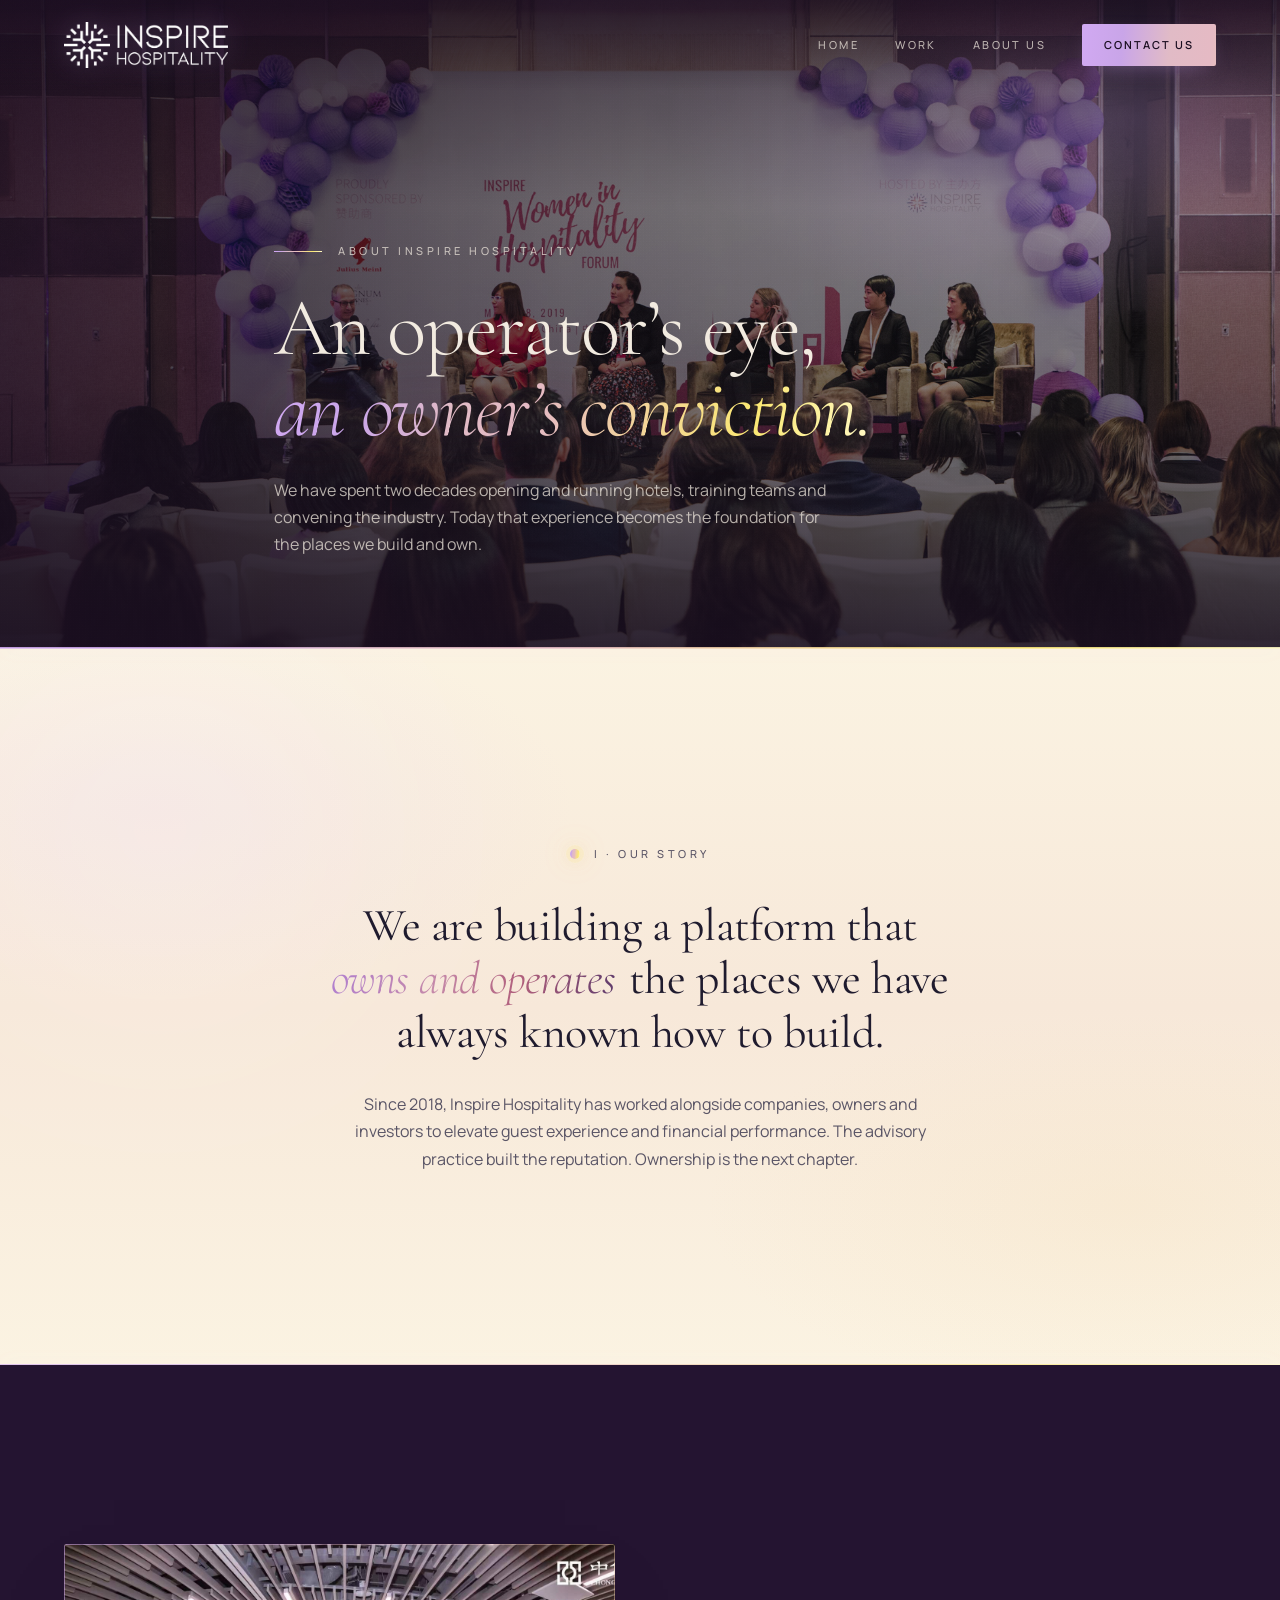
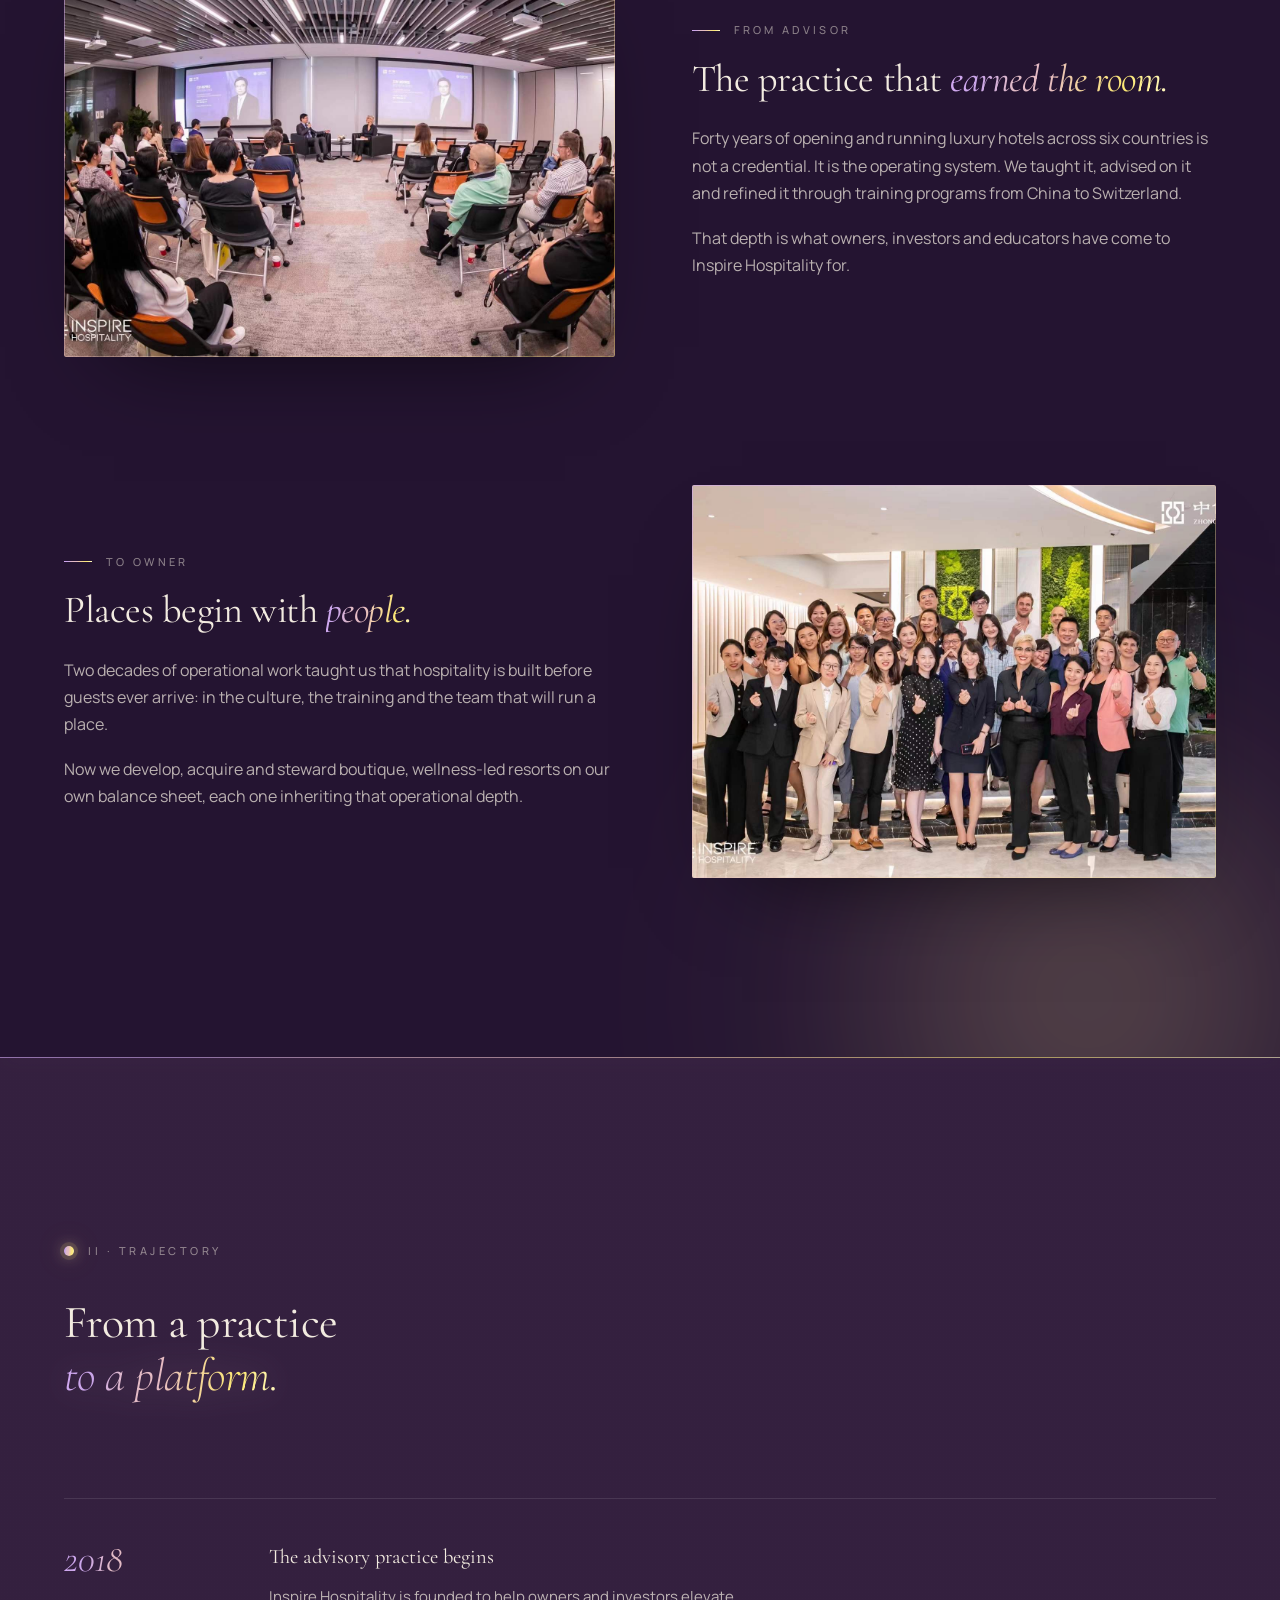
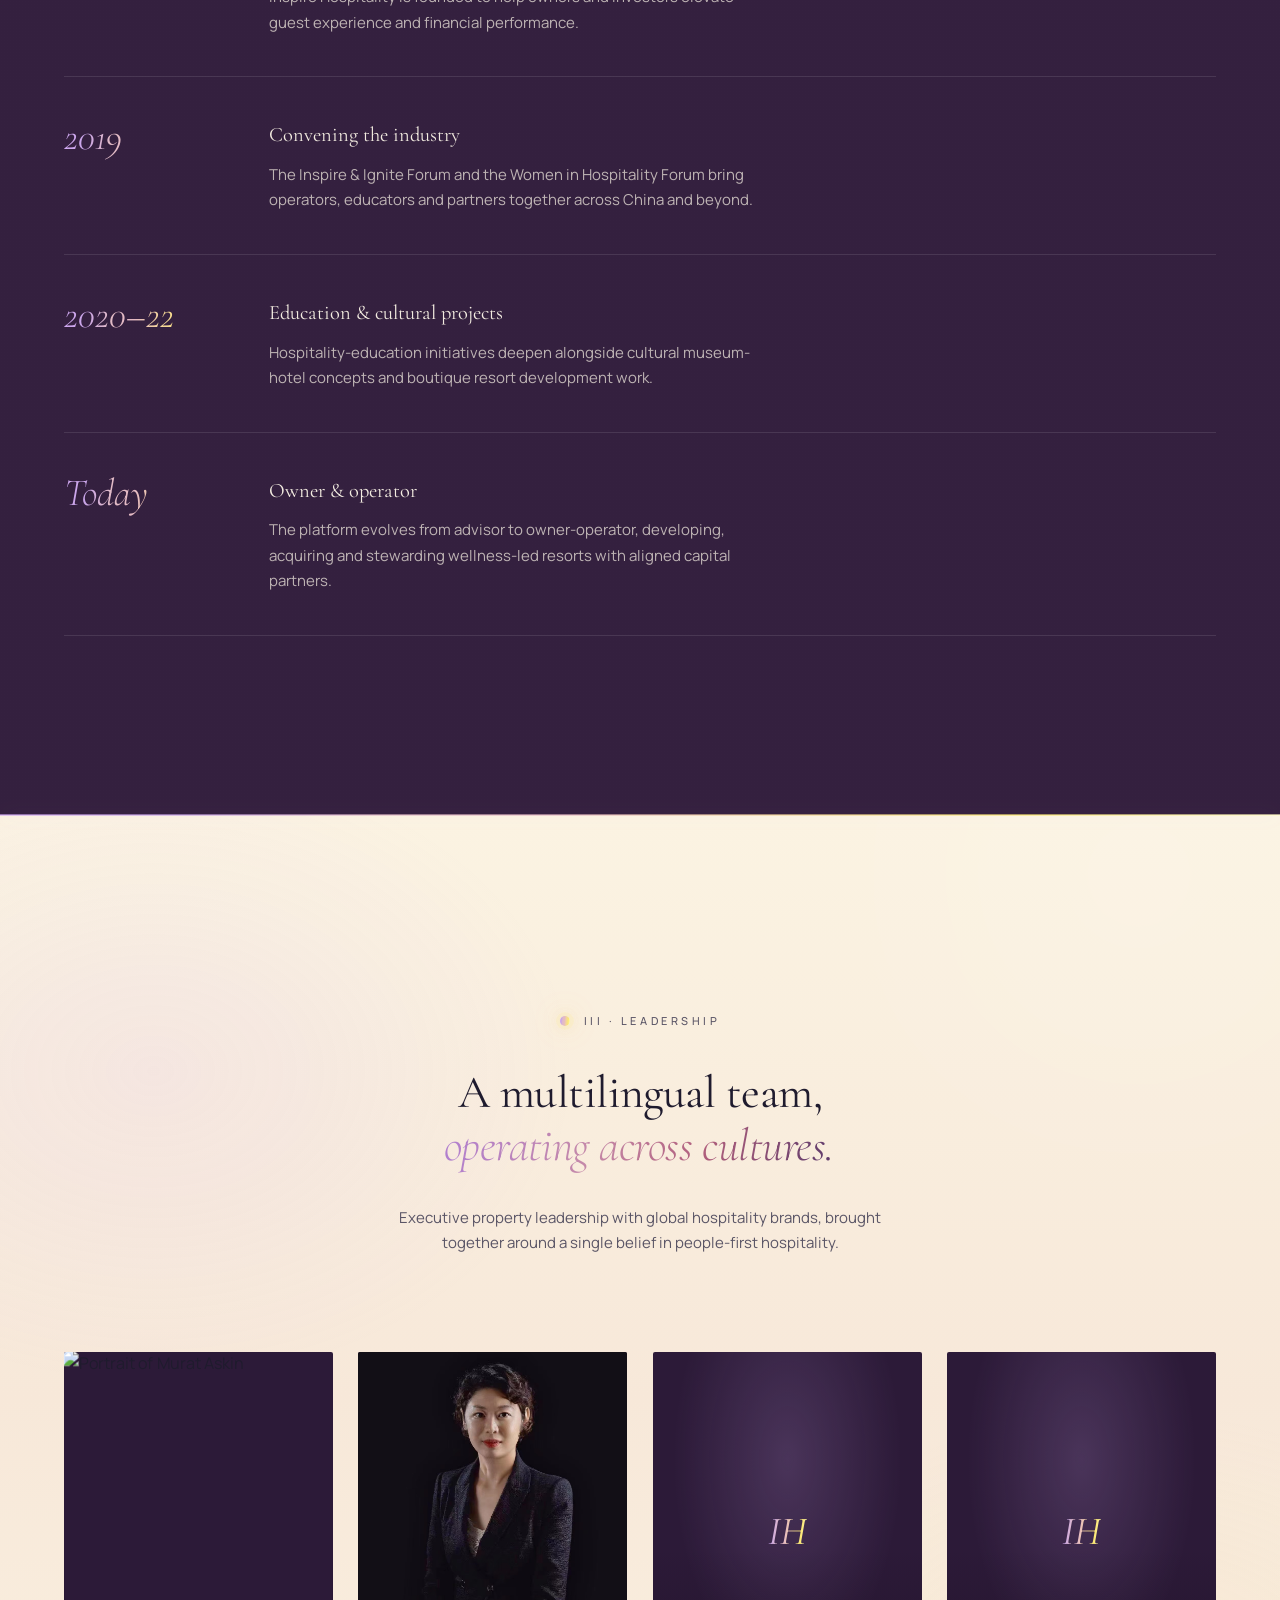
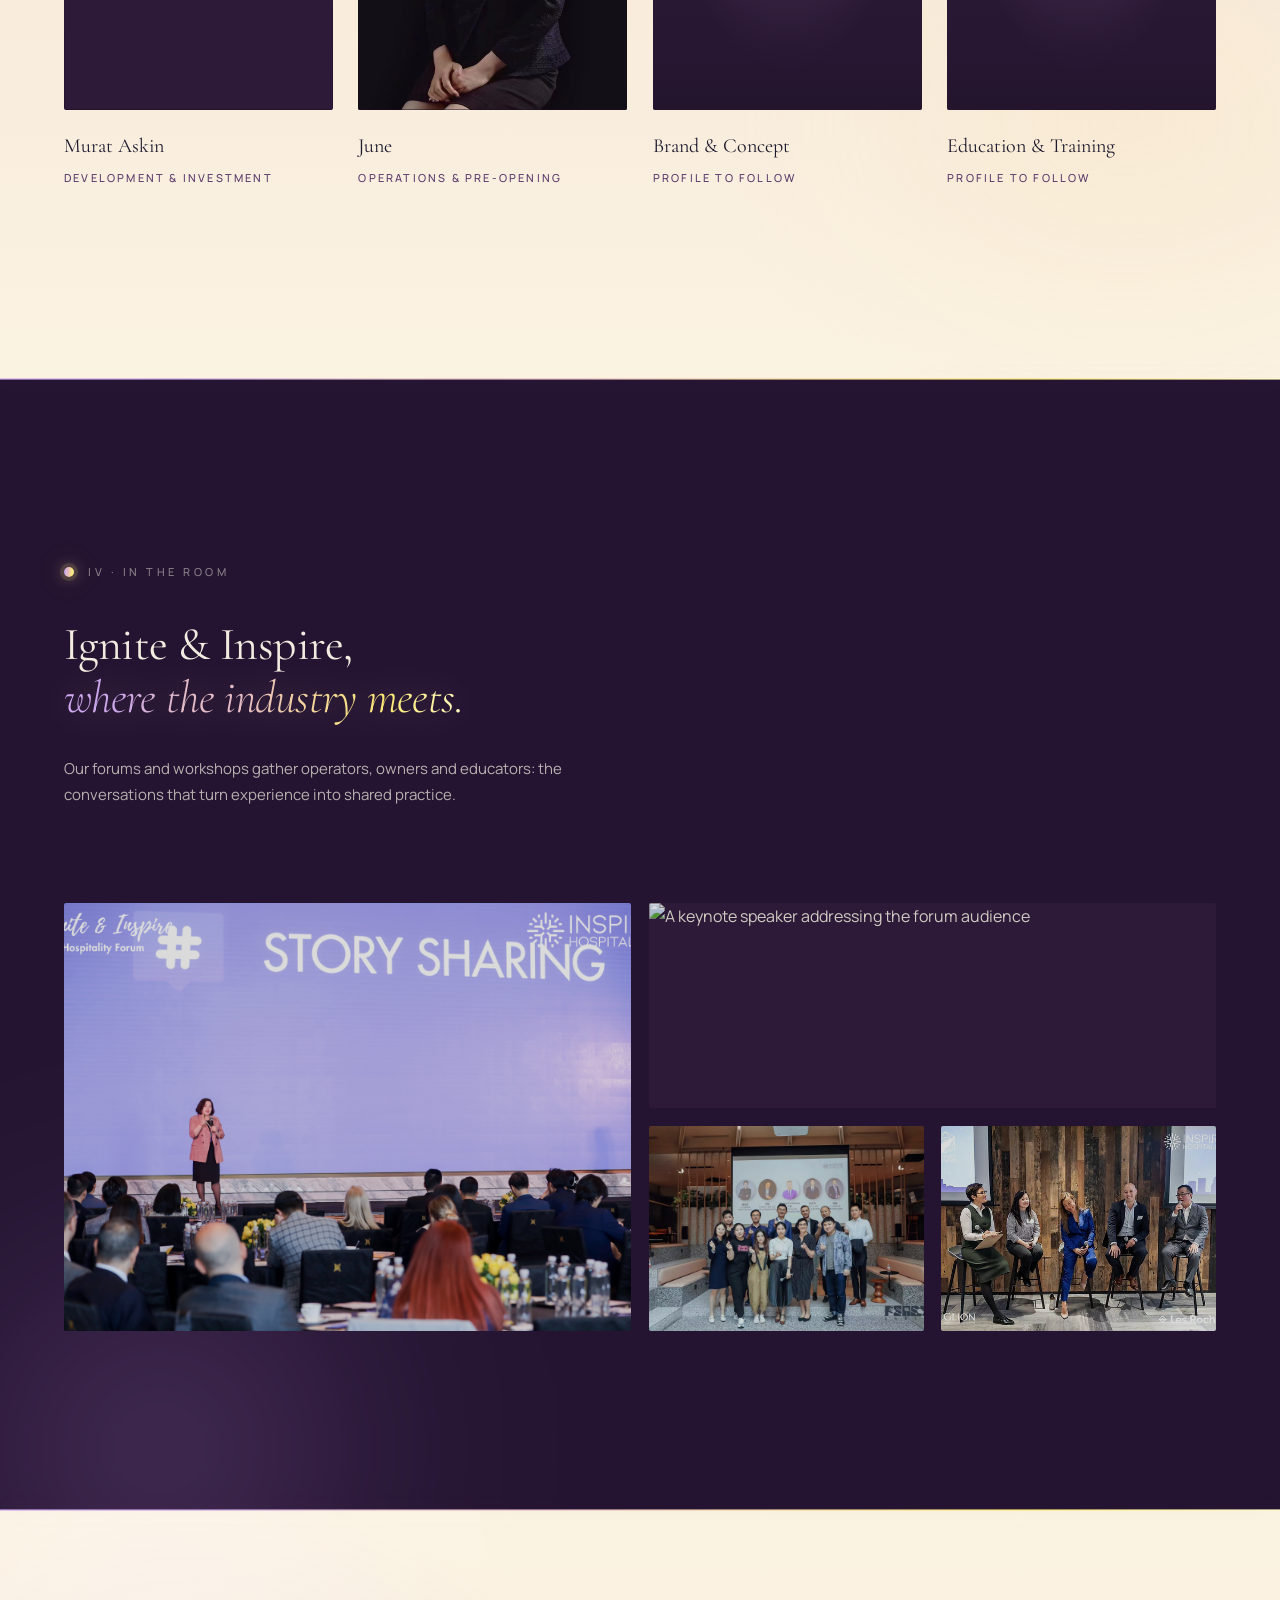
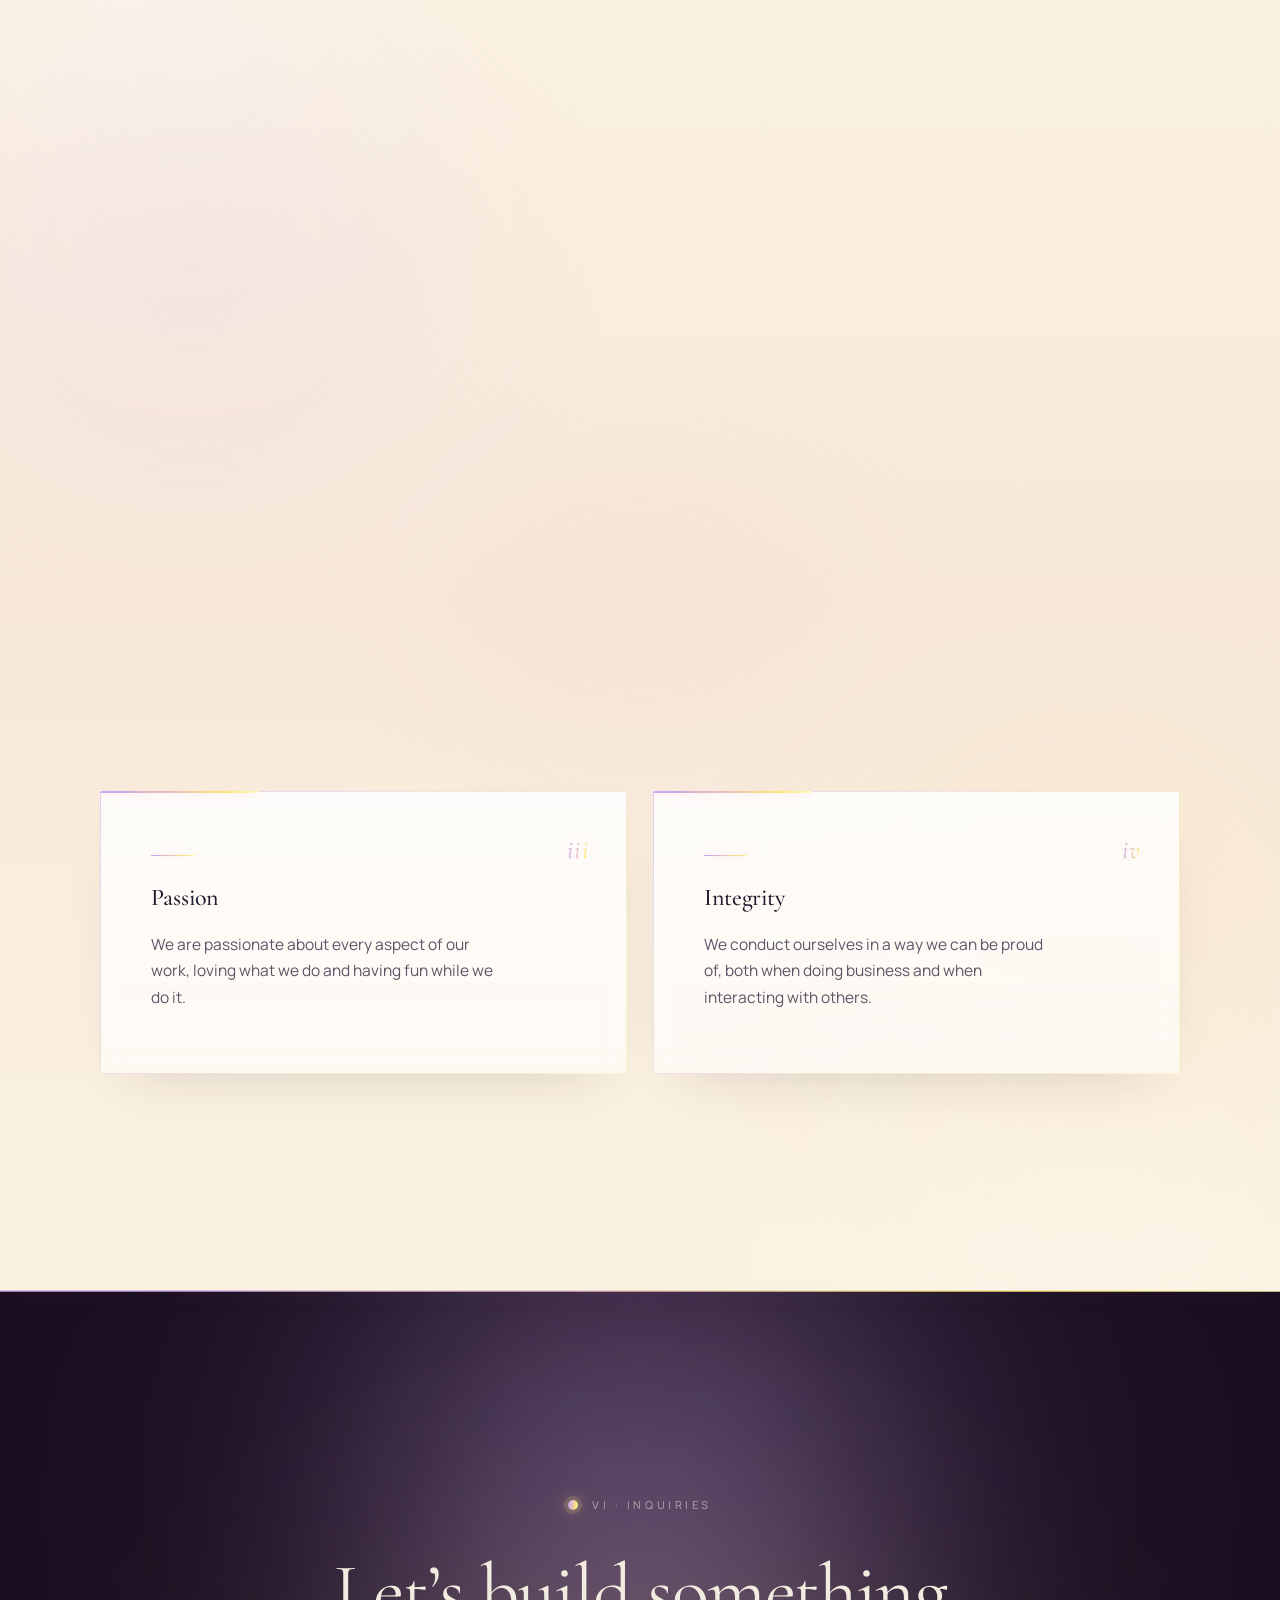
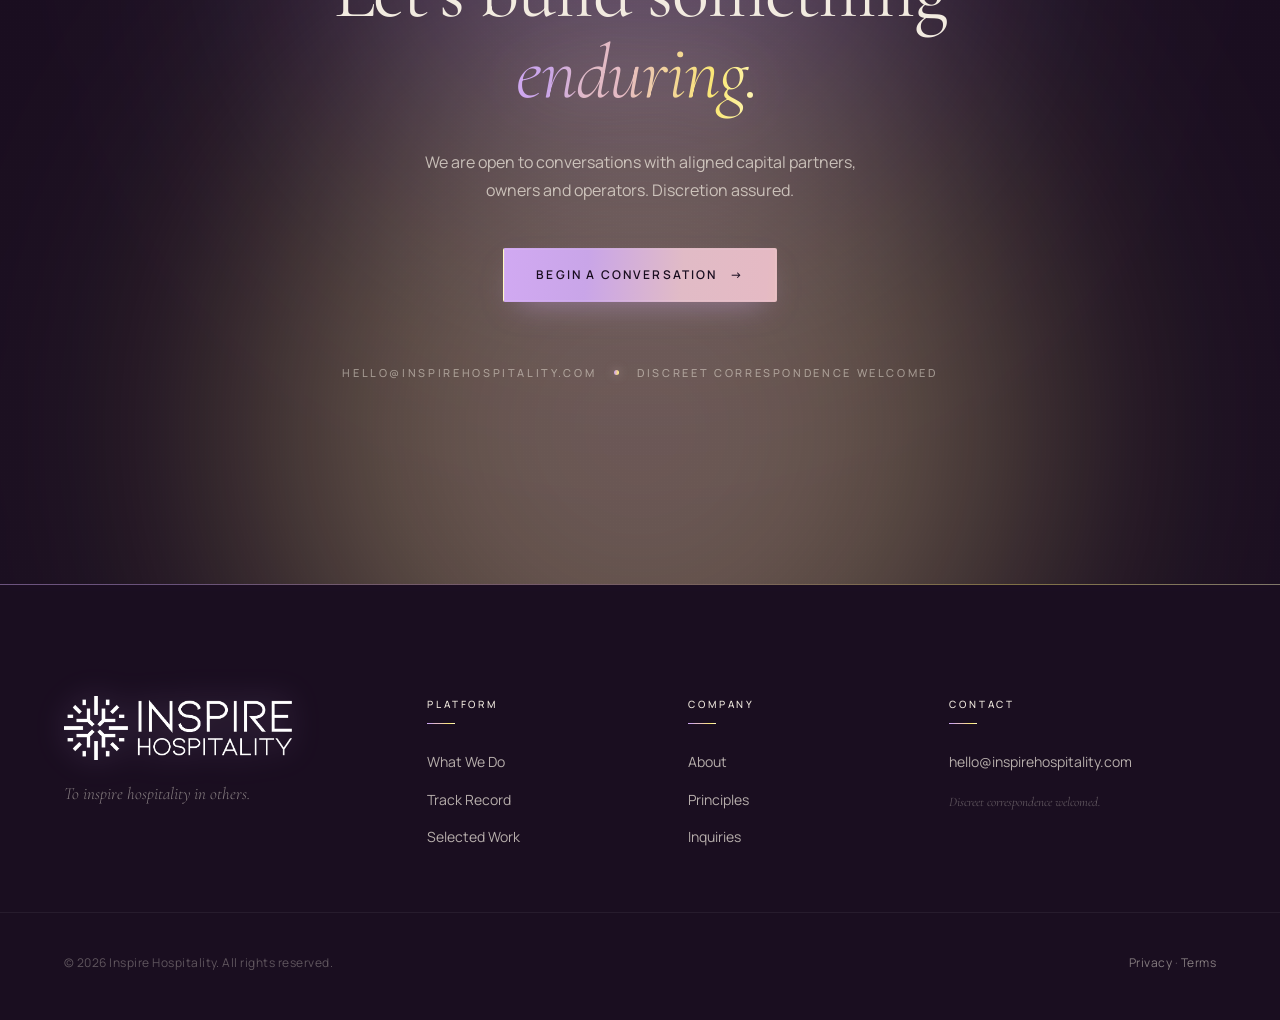
==== commit 7e6d27b9: "WIP" ====
--- a/about.html
+++ b/about.html
@@ -3,7 +3,7 @@
   <head>
     <meta charset="utf-8" />
     <meta name="viewport" content="width=device-width, initial-scale=1" />
-    <title>About Us &mdash; Inspire Hospitality</title>
+    <title>About Us &middot; Inspire Hospitality</title>
     <meta
       name="description"
       content="From advisory practice to owner-operator: the people, track record and principles behind Inspire Hospitality, a hospitality investment and development platform."
@@ -64,7 +64,7 @@
       <section class="section section--cream section--edge" aria-labelledby="intro-h">
         <div class="bloom bloom--tl" aria-hidden="true"></div>
         <div class="container container--narrow prose-narrow">
-          <p class="section-mark">I &mdash; Our Story</p>
+          <p class="section-mark">I &middot; Our Story</p>
           <h2 class="display display--sm" id="intro-h">
             We are building a platform that <em>owns and operates</em> the
             places we have always known how to build.
@@ -81,6 +81,7 @@
       <!-- ============ STORY SPLITS ============ -->
       <section class="section section--dark" aria-label="What we do">
         <div class="bloom bloom--br bloom--soft" aria-hidden="true"></div>
+        <div class="sheen sheen--gold sheen--lean" aria-hidden="true"></div>
         <div class="container">
           <div class="story-grid" data-reveal>
             <div class="story__media media-frame">
@@ -91,7 +92,7 @@
               <h3 class="story__title">The practice that <em>earned the room.</em></h3>
               <p class="lede">
                 Forty years of opening and running luxury hotels across six
-                countries is not a credential &mdash; it is the operating system.
+                countries is not a credential. It is the operating system.
                 We taught it, advised on it and refined it through training
                 programs from China to Switzerland.
               </p>
@@ -111,7 +112,7 @@
               <h3 class="story__title">Places begin with <em>people.</em></h3>
               <p class="lede">
                 Two decades of operational work taught us that hospitality is
-                built before guests ever arrive &mdash; in the culture, the
+                built before guests ever arrive: in the culture, the
                 training and the team that will run a place.
               </p>
               <p class="lede">
@@ -129,7 +130,7 @@
         <div class="platform__grain" aria-hidden="true"></div>
         <div class="container">
           <header class="section-head">
-            <p class="section-mark section-mark--light">II &mdash; Trajectory</p>
+            <p class="section-mark section-mark--light">II &middot; Trajectory</p>
             <h2 class="display display--sm" id="timeline-h">
               From a practice<br /><em>to a platform.</em>
             </h2>
@@ -171,7 +172,7 @@
               <div>
                 <h3 class="timeline__title">Owner &amp; operator</h3>
                 <p class="timeline__copy">
-                  The platform evolves from advisor to owner-operator &mdash;
+                  The platform evolves from advisor to owner-operator,
                   developing, acquiring and stewarding wellness-led resorts with
                   aligned capital partners.
                 </p>
@@ -186,7 +187,7 @@
         <div class="bloom bloom--tr bloom--soft" aria-hidden="true"></div>
         <div class="container">
           <header class="section-head section-head--center">
-            <p class="section-mark">III &mdash; Leadership</p>
+            <p class="section-mark">III &middot; Leadership</p>
             <h2 class="display display--sm" id="team-h">
               A multilingual team,<br /><em>operating across cultures.</em>
             </h2>
@@ -229,15 +230,16 @@
       <!-- ============ FORUM GALLERY ============ -->
       <section class="section section--dark section--edge" aria-labelledby="forum-h">
         <div class="bloom bloom--bl" aria-hidden="true"></div>
+        <div class="sheen sheen--lilac sheen--rev" aria-hidden="true"></div>
         <div class="container">
           <header class="section-head">
-            <p class="section-mark section-mark--light">IV &mdash; In the Room</p>
+            <p class="section-mark section-mark--light">IV &middot; In the Room</p>
             <h2 class="display display--sm" id="forum-h">
               Ignite &amp; Inspire,<br /><em>where the industry meets.</em>
             </h2>
             <p class="section-head__lede section-head__lede--light">
-              Our forums and workshops gather operators, owners and educators
-              &mdash; the conversations that turn experience into shared
+              Our forums and workshops gather operators, owners and educators:
+              the conversations that turn experience into shared
               practice.
             </p>
           </header>
@@ -263,10 +265,11 @@
       <section class="values" id="values" aria-labelledby="values-h">
         <div class="bloom bloom--tl bloom--lavender-strong" aria-hidden="true"></div>
         <div class="bloom bloom--br bloom--rose-strong" aria-hidden="true"></div>
+        <div class="sheen sheen--ink sheen--lean" aria-hidden="true" style="--sheen-delay: 2.5s"></div>
 
         <div class="container">
           <header class="section-head section-head--center">
-            <p class="section-mark">V &mdash; Principles</p>
+            <p class="section-mark">V &middot; Principles</p>
             <h2 class="display" id="values-h">
               Our work is built on<br />
               <em>our passion for hospitality.</em>
@@ -295,7 +298,7 @@
               <span class="value__num">iii</span>
               <div class="value__rule"></div>
               <h3 class="value__title">Passion</h3>
-              <p class="value__body">We are passionate about every aspect of our work &mdash; loving what we do, and having fun while we do it.</p>
+              <p class="value__body">We are passionate about every aspect of our work, loving what we do and having fun while we do it.</p>
             </li>
             <li class="value">
               <span class="value__num">iv</span>
@@ -312,9 +315,10 @@
         <div class="cta__bloom cta__bloom--lavender" aria-hidden="true"></div>
         <div class="cta__bloom cta__bloom--rose" aria-hidden="true"></div>
         <div class="cta__grain" aria-hidden="true"></div>
+        <div class="sheen sheen--gold sheen--rev sheen--wide sheen--slow" aria-hidden="true"></div>
 
         <div class="container container--narrow cta__inner">
-          <p class="section-mark section-mark--light">VI &mdash; Inquiries</p>
+          <p class="section-mark section-mark--light">VI &middot; Inquiries</p>
           <h2 class="display display--lg cta__title" id="cta-h">
             Let&rsquo;s build something<br /><em>enduring.</em>
           </h2>
--- a/assets/css/styles.css
+++ b/assets/css/styles.css
@@ -859,6 +859,113 @@
 }
 
 /* =============================================================
+   SHEEN — reusable "metallic flash"
+   A light streak that enters off-screen, sweeps across a section
+   on the diagonal, exits the far side, then pauses and repeats.
+   Same idea as the intro splash, distilled into a drop-in element.
+
+   Usage: place <div class="sheen ..." aria-hidden="true"></div>
+   inside any position:relative section (alongside the blooms).
+   Mix and match modifiers for variety:
+     direction : (default L→R)  .sheen--rev (R→L)
+     angle     : .sheen--steep  .sheen--lean
+     width     : .sheen--thin   .sheen--wide
+     tint      : .sheen--gold   .sheen--lilac  .sheen--rose
+     cadence   : .sheen--slow   .sheen--fast
+     surface   : .sheen--ink    (for light / cream sections)
+   Stagger multiple sheens with style="--sheen-delay: 2s".
+   ============================================================= */
+.sheen {
+  position: absolute;
+  top: 50%;
+  left: 50%;
+  width: 22vmax;                 /* band thickness */
+  height: 280%;                  /* tall enough to span when tilted */
+  pointer-events: none;
+  z-index: 0;                    /* behind content, like .bloom */
+  opacity: 0;
+  filter: blur(6px);
+  mix-blend-mode: screen;        /* lightens — reads on dark surfaces */
+  will-change: transform, opacity;
+  /* glint colours are theme-able per tint modifier */
+  --sheen-core:  rgba(255, 255, 255, 0.30);  /* main bright glint */
+  --sheen-edge:  rgba(209, 169, 242, 0.06);
+  --sheen-trail: rgba(255, 255, 255, 0.10);  /* trailing softer glint */
+  background: linear-gradient(
+    90deg,
+    transparent 0%,
+    transparent 32%,
+    rgba(255, 255, 255, 0.05) 42%,
+    var(--sheen-core) 50%,
+    var(--sheen-edge) 58%,
+    var(--sheen-trail) 66%,
+    transparent 76%,
+    transparent 100%
+  );
+  animation: sheenSweep 9s cubic-bezier(0.45, 0, 0.25, 1) infinite;
+  animation-delay: var(--sheen-delay, 0s);
+}
+
+/* --- Direction --- */
+.sheen--rev { animation-name: sheenSweepRev; }
+
+/* --- Angle (default tilt is 18deg) --- */
+.sheen--steep { --sheen-angle: 8deg; }
+.sheen--lean  { --sheen-angle: 30deg; }
+
+/* --- Band width --- */
+.sheen--thin { width: 13vmax; }
+.sheen--wide { width: 34vmax; }
+
+/* --- Tints --- */
+.sheen--gold {
+  --sheen-core:  rgba(251, 232, 115, 0.26);
+  --sheen-edge:  rgba(242, 211, 157, 0.10);
+  --sheen-trail: rgba(246, 223, 192, 0.10);
+}
+.sheen--lilac {
+  --sheen-core:  rgba(209, 169, 242, 0.32);
+  --sheen-edge:  rgba(182, 143, 216, 0.10);
+  --sheen-trail: rgba(209, 169, 242, 0.10);
+}
+.sheen--rose {
+  --sheen-core:  rgba(229, 186, 196, 0.30);
+  --sheen-edge:  rgba(229, 186, 196, 0.10);
+  --sheen-trail: rgba(229, 186, 196, 0.10);
+}
+
+/* --- Cadence --- */
+.sheen--slow { animation-duration: 13s; }
+.sheen--fast { animation-duration: 6.5s; }
+
+/* --- For light / cream sections: darken (multiply) instead of lighten --- */
+.sheen--ink {
+  mix-blend-mode: multiply;
+  filter: blur(8px);
+  --sheen-core:  rgba(122, 84, 145, 0.14);
+  --sheen-edge:  rgba(122, 84, 145, 0.05);
+  --sheen-trail: rgba(122, 84, 145, 0.07);
+}
+
+/* L→R: enters from the left, crosses over the first ~half of the
+   cycle, then holds off-screen right until the loop restarts. */
+@keyframes sheenSweep {
+  0%   { transform: translate(-50%, -50%) rotate(var(--sheen-angle, 18deg)) translateX(-130vw); opacity: 0; }
+  5%   { opacity: 1; }
+  42%  { opacity: 1; }
+  48%  { transform: translate(-50%, -50%) rotate(var(--sheen-angle, 18deg)) translateX(130vw);  opacity: 0; }
+  100% { transform: translate(-50%, -50%) rotate(var(--sheen-angle, 18deg)) translateX(130vw);  opacity: 0; }
+}
+/* R→L: mirror of the above (negative tilt, reversed travel). */
+@keyframes sheenSweepRev {
+  0%   { transform: translate(-50%, -50%) rotate(calc(-1 * var(--sheen-angle, 18deg))) translateX(130vw);  opacity: 0; }
+  5%   { opacity: 1; }
+  42%  { opacity: 1; }
+  48%  { transform: translate(-50%, -50%) rotate(calc(-1 * var(--sheen-angle, 18deg))) translateX(-130vw); opacity: 0; }
+  100% { transform: translate(-50%, -50%) rotate(calc(-1 * var(--sheen-angle, 18deg))) translateX(-130vw); opacity: 0; }
+}
+
+/* =============================================================
    POSITIONING — light champagne spread
    ============================================================= */
 .positioning {
@@ -947,6 +1054,7 @@
   padding: clamp(110px, 14vw, 170px) 0;
   background: var(--bg-deep);
   overflow: hidden;
+  isolation: isolate;
 }
 .track::before {
   content: "";
@@ -1182,12 +1290,18 @@
 }
 
 /* =============================================================
-   PLATFORM (DARK) — capability columns with massive italic nums
+   PLATFORM (DARK) — interactive disciplines accordion
    ============================================================= */
 .platform {
   position: relative;
   padding: clamp(120px, 16vw, 200px) 0;
-  background: var(--bg-raised);
+  /* Deepens downward so it pours seamlessly into the deepest-dark CTA below
+     (the cream Principles section that used to sit between them is gone). */
+  background: linear-gradient(180deg,
+    var(--bg-raised) 0%,
+    var(--bg-mid) 45%,
+    var(--bg-deep) 78%,
+    var(--bg-deepest) 100%);
   color: var(--text-primary);
   overflow: hidden;
   isolation: isolate;
@@ -1240,82 +1354,163 @@
 }
 .platform > .container { position: relative; z-index: 2; }
 
-.capabilities {
-  display: grid;
-  grid-template-columns: repeat(2, 1fr);
-  gap: 0;
+/* ---- Disciplines: interactive accordion -------------------------------- */
+.disciplines {
   border-top: 1px solid var(--hairline);
-  border-left: 1px solid var(--hairline);
-}
-.capability {
-  position: relative;
-  padding: clamp(56px, 5.5vw, 88px) clamp(36px, 4vw, 56px) clamp(48px, 5vw, 72px);
-  border-right: 1px solid var(--hairline);
+}
+.discipline {
+  position: relative;
   border-bottom: 1px solid var(--hairline);
   overflow: hidden;
-  transition: background 0.6s var(--ease-out);
-}
-.capability::before {
+}
+/* gradient hairline that draws across the top of the open row */
+.discipline::before {
   content: "";
   position: absolute;
-  top: 0; left: 0;
+  top: -1px; left: 0;
   width: 0;
   height: 1px;
   background: var(--gradient-signature);
+  box-shadow: 0 0 12px rgba(209, 169, 242, 0.5);
   transition: width 0.8s var(--ease-out);
-  box-shadow: 0 0 12px rgba(209, 169, 242, 0.5);
-}
-.capability:hover { background: rgba(209, 169, 242, 0.05); }
-.capability:hover::before { width: 100%; }
-
-.capability__num {
-  position: absolute;
-  top: -22px;
-  right: -8px;
+  z-index: 2;
+}
+.discipline.is-open::before { width: 100%; }
+
+.discipline__heading { margin: 0; }
+.discipline__trigger {
+  position: relative;
+  z-index: 1;
+  display: flex;
+  align-items: center;
+  gap: clamp(20px, 3vw, 44px);
+  width: 100%;
+  padding: clamp(30px, 3.4vw, 52px) clamp(8px, 2vw, 28px);
+  background: none;
+  border: 0;
+  text-align: left;
+  color: inherit;
+  cursor: pointer;
+  font-family: inherit;
+  transition: background 0.5s var(--ease-out);
+}
+.discipline__trigger:hover { background: rgba(209, 169, 242, 0.04); }
+.discipline.is-open .discipline__trigger { background: rgba(209, 169, 242, 0.05); }
+.discipline__trigger:focus-visible {
+  outline: none;
+  background: rgba(209, 169, 242, 0.08);
+  box-shadow: inset 0 0 0 1px rgba(209, 169, 242, 0.45);
+}
+
+.discipline__index {
+  flex: none;
   font-family: var(--font-serif);
   font-style: italic;
   font-weight: 300;
-  font-size: clamp(180px, 18vw, 280px);
-  line-height: 1;
-  letter-spacing: -0.04em;
+  font-size: clamp(40px, 5vw, 76px);
+  line-height: 0.9;
+  letter-spacing: -0.03em;
   background: var(--gradient-signature);
   -webkit-background-clip: text;
           background-clip: text;
   -webkit-text-fill-color: transparent;
   color: transparent;
-  opacity: 0.22;
-  pointer-events: none;
-  z-index: 0;
-  transition: opacity 0.6s var(--ease-out), transform 0.8s var(--ease-out);
-}
-.capability:hover .capability__num {
-  opacity: 0.42;
-  transform: translate(-4px, 4px);
-}
-.capability__body { position: relative; z-index: 1; max-width: 42ch; }
-.capability__index {
-  font-family: var(--font-sans);
-  font-size: 10px;
-  font-weight: 500;
-  letter-spacing: 0.32em;
-  text-transform: uppercase;
-  color: var(--text-muted);
-  margin: 0 0 24px;
-}
-.capability__title {
+  opacity: 0.4;
+  transition: opacity 0.6s var(--ease-out);
+}
+.discipline__trigger:hover .discipline__index,
+.discipline.is-open .discipline__index { opacity: 0.9; }
+
+.discipline__name {
+  flex: 1 1 auto;
+  min-width: 0;
   font-family: var(--font-serif);
   font-weight: 400;
-  font-size: clamp(26px, 2.2vw, 36px);
-  line-height: 1.15;
+  font-size: clamp(24px, 2.6vw, 40px);
+  line-height: 1.1;
   letter-spacing: -0.012em;
-  color: var(--text-primary);
-  margin: 0 0 22px;
-}
-.capability__copy {
+  color: var(--text-secondary);
+  transition: color 0.5s var(--ease-out);
+}
+.discipline__trigger:hover .discipline__name,
+.discipline.is-open .discipline__name { color: var(--text-primary); }
+
+/* circular +/- indicator */
+.discipline__icon {
+  flex: none;
+  position: relative;
+  width: clamp(30px, 3vw, 40px);
+  height: clamp(30px, 3vw, 40px);
+  border-radius: 50%;
+  border: 1px solid var(--hairline);
+  transition: border-color 0.5s var(--ease-out), transform 0.6s var(--ease-out);
+}
+.discipline__icon::before,
+.discipline__icon::after {
+  content: "";
+  position: absolute;
+  top: 50%; left: 50%;
+  width: 12px; height: 1px;
+  background: var(--text-primary);
+  transform: translate(-50%, -50%);
+  transition: opacity 0.4s var(--ease-out);
+}
+.discipline__icon::after { transform: translate(-50%, -50%) rotate(90deg); }
+.discipline:hover .discipline__icon { border-color: rgba(209, 169, 242, 0.4); }
+.discipline.is-open .discipline__icon {
+  border-color: rgba(209, 169, 242, 0.6);
+  transform: rotate(180deg);
+}
+.discipline.is-open .discipline__icon::after { opacity: 0; }
+
+/* collapsible panel — animated via the grid-rows 0fr/1fr technique */
+.discipline__panel {
+  display: grid;
+  grid-template-rows: 0fr;
+  transition: grid-template-rows 0.6s var(--ease-out);
+}
+.discipline.is-open .discipline__panel { grid-template-rows: 1fr; }
+.discipline__panel-in {
+  overflow: hidden;
+  min-height: 0;
+}
+.discipline__panel-content {
+  max-width: 64ch;
+  padding: 4px clamp(8px, 2vw, 28px) clamp(40px, 4.2vw, 60px)
+           clamp(64px, 8vw, 132px);
+  opacity: 0;
+  transform: translateY(10px);
+  transition: opacity 0.5s var(--ease-out) 0.12s,
+              transform 0.6s var(--ease-out) 0.12s;
+}
+.discipline.is-open .discipline__panel-content {
+  opacity: 1;
+  transform: none;
+}
+.discipline__lead {
+  font-family: var(--font-serif);
+  font-style: italic;
+  font-weight: 400;
+  font-size: clamp(19px, 1.6vw, 25px);
+  line-height: 1.3;
+  letter-spacing: -0.01em;
+  color: var(--lavender);
+  margin: 0 0 16px;
+}
+.discipline__copy {
   font-size: 15.5px;
-  line-height: 1.7;
+  line-height: 1.75;
   color: var(--text-secondary);
   margin: 0;
+}
+
+@media (prefers-reduced-motion: reduce) {
+  .discipline__panel,
+  .discipline__panel-content,
+  .discipline::before,
+  .discipline__icon,
+  .discipline__index,
+  .discipline__name { transition-duration: 0.001ms !important; }
 }
 
 /* =============================================================
@@ -1582,6 +1777,7 @@
     linear-gradient(180deg, var(--cream) 0%, var(--cream-blush) 50%, var(--cream) 100%);
   color: var(--ink);
   overflow: hidden;
+  isolation: isolate;
 }
 .values::before,
 .values::after {
@@ -1950,12 +2146,10 @@
 }
 @media (max-width: 900px) {
   .logos { grid-template-columns: repeat(4, 1fr); }
-  .capabilities { grid-template-columns: 1fr; }
-  .capability__num {
-    font-size: clamp(120px, 17vw, 170px);
-    top: -10px;
-    right: 0;
-  }
+  .discipline__trigger { gap: clamp(16px, 4vw, 28px); }
+  .discipline__index { font-size: clamp(36px, 9vw, 56px); }
+  .discipline__name { font-size: clamp(22px, 5.5vw, 30px); }
+  .discipline__panel-content { padding-left: clamp(24px, 6vw, 48px); }
   .footer__inner { grid-template-columns: 1fr 1fr; }
 }
 
@@ -2006,12 +2200,11 @@
   .stats { grid-template-columns: 1fr; }
   .logos { grid-template-columns: repeat(2, 1fr); }
   .value-grid { grid-template-columns: 1fr; }
-  .capability__num {
-    font-size: clamp(80px, 20vw, 120px);
-    top: -6px;
-    right: 4px;
-    opacity: 0.20;
-  }
+  .discipline__trigger { gap: 16px; padding-left: 0; padding-right: 0; }
+  .discipline__index { font-size: clamp(30px, 9vw, 44px); }
+  .discipline__name { font-size: clamp(20px, 6.4vw, 26px); }
+  .discipline__icon { width: 28px; height: 28px; }
+  .discipline__panel-content { padding-left: clamp(14px, 5vw, 28px); padding-right: 0; }
 
   .footer__inner {
     grid-template-columns: 1fr;
--- a/assets/css/pages.css
+++ b/assets/css/pages.css
@@ -149,7 +149,7 @@
 /* =============================================================
    GENERIC dark / cream section wrappers
    ============================================================= */
-.section { position: relative; overflow: hidden; }
+.section { position: relative; overflow: hidden; isolation: isolate; }
 .section--dark  { background: var(--bg-deep);  color: var(--text-primary); padding: clamp(110px,14vw,180px) 0; }
 .section--raised{ background: var(--bg-raised); color: var(--text-primary); padding: clamp(110px,14vw,180px) 0; }
 .section--cream {
@@ -177,6 +177,10 @@
 }
 .section--cream .display em { --text-grad: var(--gradient-on-light); }
 .section--cream .section-head__lede { color: var(--soft-charcoal); }
+/* Body copy defaults to light (for dark surfaces); restore dark ink on cream. */
+.section--cream .lede { color: var(--soft-charcoal); }
+.section--cream .team-card__name { color: var(--ink); }
+.section--cream .team-card__role { color: var(--plum); }
 
 /* =============================================================
    FEATURED WORK — project image cards (Home)
@@ -892,3 +896,303 @@
   .timeline li { grid-template-columns: 1fr; gap: 8px; }
   .subhero { min-height: 60vh; padding-top: 150px; }
 }
+
+/* =============================================================
+   WHO WE ARE — interactive story timeline (Home #positioning)
+   A clickable three-chapter rail drives a cross-fading media frame
+   and a stack of editorial panels. Same tokens as the cream spread.
+   ============================================================= */
+.journey__head { max-width: 760px; margin: 0 0 clamp(48px, 6vw, 80px); }
+.journey__head .display { margin-bottom: 0; }
+
+/* ---- Clickable timeline rail ---- */
+.journey__rail {
+  position: relative;
+  list-style: none;
+  margin: 0 0 clamp(44px, 5vw, 68px);
+  padding: 0;
+  display: grid;
+  grid-template-columns: repeat(3, 1fr);
+  gap: clamp(12px, 3vw, 40px);
+}
+/* The connecting line lives between the first and last dot centres
+   (1/6 .. 5/6 of the row), so it always meets the dots cleanly. */
+.journey__rail-track {
+  position: absolute;
+  top: 6px;
+  left: 16.6667%;
+  right: 16.6667%;
+  height: 2px;
+  background: var(--hairline-warm);
+  border-radius: 2px;
+  z-index: 0;
+}
+.journey__rail-fill {
+  position: absolute;
+  inset: 0 auto 0 0;
+  width: 0%;
+  background: var(--gradient-on-light);
+  border-radius: 2px;
+  box-shadow: 0 0 16px rgba(176, 127, 208, 0.55);
+  transition: width 0.8s var(--ease-out);
+}
+.journey__rail-item { display: flex; justify-content: center; }
+
+.journey__node {
+  position: relative;
+  z-index: 1;
+  display: flex;
+  flex-direction: column;
+  align-items: center;
+  gap: 12px;
+  padding: 0;
+  border: 0;
+  background: none;
+  text-align: center;
+  color: inherit;
+}
+.journey__node-dot {
+  width: 14px;
+  height: 14px;
+  border-radius: 50%;
+  background: var(--cream);
+  border: 1px solid var(--hairline-warm);
+  box-shadow: 0 0 0 0 rgba(176, 127, 208, 0);
+  transition: background 0.45s var(--ease-out), border-color 0.45s var(--ease-out),
+    box-shadow 0.45s var(--ease-out), transform 0.45s var(--ease-out);
+}
+.journey__node-year {
+  font-family: var(--font-serif);
+  font-style: italic;
+  font-weight: 300;
+  font-size: clamp(20px, 2.1vw, 30px);
+  line-height: 1;
+  color: var(--soft-charcoal);
+  transition: color 0.4s var(--ease-out), opacity 0.4s var(--ease-out);
+  opacity: 0.6;
+}
+.journey__node-label {
+  font-family: var(--font-sans);
+  font-size: 10.5px;
+  font-weight: 500;
+  letter-spacing: 0.26em;
+  text-transform: uppercase;
+  color: rgba(31, 27, 46, 0.42);
+  transition: color 0.4s var(--ease-out);
+}
+.journey__node:hover .journey__node-dot,
+.journey__node:focus-visible .journey__node-dot {
+  border-color: var(--plum-light);
+  transform: scale(1.08);
+}
+.journey__node:hover .journey__node-year { opacity: 0.85; }
+.journey__node:focus-visible { outline: none; }
+.journey__node:focus-visible .journey__node-label { color: var(--plum); }
+
+.journey__node.is-active .journey__node-dot {
+  background: var(--gradient-on-light);
+  border-color: transparent;
+  box-shadow: 0 0 0 5px rgba(176, 127, 208, 0.16), 0 0 18px rgba(176, 127, 208, 0.6);
+  transform: scale(1.05);
+}
+.journey__node.is-active .journey__node-year {
+  opacity: 1;
+  background: var(--gradient-on-light);
+  -webkit-background-clip: text;
+  background-clip: text;
+  -webkit-text-fill-color: transparent;
+  color: transparent;
+}
+.journey__node.is-active .journey__node-label { color: var(--ink); }
+
+/* ---- Stage body: media + text split ---- */
+.journey__body {
+  display: grid;
+  grid-template-columns: 1.05fr 1fr;
+  align-items: center;
+  gap: clamp(36px, 5vw, 88px);
+}
+
+/* ---- Cross-fading media frame ---- */
+.journey__media {
+  position: relative;
+  aspect-ratio: 4 / 3;
+  overflow: hidden;
+  border-radius: var(--radius);
+  background: var(--bg-mid);
+  box-shadow: 0 44px 100px -54px rgba(0, 0, 0, 0.7);
+}
+.journey__slide {
+  position: absolute;
+  inset: 0;
+  margin: 0;
+  opacity: 0;
+  visibility: hidden;
+  transition: opacity 0.9s var(--ease-out), visibility 0.9s var(--ease-out);
+}
+.journey__slide img {
+  width: 100%;
+  height: 100%;
+  object-fit: cover;
+  transform: scale(1.08);
+  transition: transform 1.2s var(--ease-out);
+}
+.journey__slide.is-active {
+  opacity: 1;
+  visibility: visible;
+}
+.journey__slide.is-active img {
+  transform: scale(1);
+  animation: journeyZoom 9s ease-out forwards;
+}
+@keyframes journeyZoom {
+  from { transform: scale(1); }
+  to   { transform: scale(1.07); }
+}
+.journey__count {
+  position: absolute;
+  left: 18px;
+  bottom: 16px;
+  z-index: 4;
+  display: inline-flex;
+  align-items: baseline;
+  gap: 4px;
+  padding: 7px 14px;
+  border-radius: 999px;
+  background: rgba(26, 14, 32, 0.42);
+  backdrop-filter: blur(8px);
+  -webkit-backdrop-filter: blur(8px);
+  font-family: var(--font-sans);
+  font-size: 12px;
+  letter-spacing: 0.12em;
+  color: rgba(255, 255, 255, 0.7);
+}
+.journey__count-current { font-weight: 600; color: #fff; font-size: 14px; }
+.journey__count-sep { opacity: 0.5; }
+
+/* ---- Stacked text panels (all share one grid cell → no layout jump) ---- */
+.journey__panels { display: grid; }
+.journey__panel {
+  grid-area: 1 / 1;
+  opacity: 0;
+  visibility: hidden;
+  transform: translateY(20px);
+  transition: opacity 0.7s var(--ease-out), transform 0.7s var(--ease-out),
+    visibility 0.7s var(--ease-out);
+  pointer-events: none;
+}
+.journey__panel.is-active {
+  opacity: 1;
+  visibility: visible;
+  transform: none;
+  pointer-events: auto;
+  transition-delay: 0.1s;
+}
+/* Staggered rise of the panel's lines when it becomes active */
+.journey__panel > * {
+  opacity: 0;
+  transform: translateY(16px);
+  transition: opacity 0.6s var(--ease-out), transform 0.6s var(--ease-out);
+}
+.journey__panel.is-active > * { opacity: 1; transform: none; }
+.journey__panel.is-active > *:nth-child(1) { transition-delay: 0.16s; }
+.journey__panel.is-active > *:nth-child(2) { transition-delay: 0.27s; }
+.journey__panel.is-active > *:nth-child(3) { transition-delay: 0.38s; }
+
+.journey__kicker {
+  display: flex;
+  align-items: center;
+  gap: 12px;
+  margin: 0 0 22px;
+  font-family: var(--font-sans);
+  font-size: 11px;
+  font-weight: 500;
+  letter-spacing: 0.28em;
+  text-transform: uppercase;
+  color: var(--soft-charcoal);
+}
+.journey__kicker span {
+  display: inline-flex;
+  align-items: center;
+  gap: 12px;
+  padding-right: 14px;
+  border-right: 1px solid var(--hairline-warm);
+  color: var(--plum);
+}
+.journey__title {
+  font-family: var(--font-serif);
+  font-weight: 400;
+  font-size: clamp(28px, 3vw, 44px);
+  line-height: 1.14;
+  letter-spacing: -0.012em;
+  color: var(--ink);
+  margin: 0 0 24px;
+}
+.journey__title em {
+  font-style: italic;
+  background:
+    linear-gradient(110deg, transparent 36%, rgba(251, 232, 115, 0.9) 50%, transparent 64%),
+    var(--gradient-on-light);
+  background-size: 200% 100%, 100% 100%;
+  background-position: 200% 0, 0 0;
+  background-repeat: no-repeat;
+  -webkit-background-clip: text;
+  background-clip: text;
+  -webkit-text-fill-color: transparent;
+  color: transparent;
+  animation: textFlash 8.5s var(--ease-in-out) 2.5s infinite;
+}
+.journey__copy {
+  font-family: var(--font-sans);
+  font-size: clamp(16px, 1.18vw, 19px);
+  line-height: 1.72;
+  color: var(--soft-charcoal);
+  margin: 0;
+  max-width: 54ch;
+}
+
+/* ---- Controls ---- */
+.journey__controls {
+  display: flex;
+  align-items: center;
+  justify-content: space-between;
+  gap: 24px;
+  margin-top: clamp(30px, 3.4vw, 44px);
+  flex-wrap: wrap;
+}
+.journey__arrows { display: flex; gap: 12px; }
+.journey__arrow {
+  width: 50px;
+  height: 50px;
+  border-radius: 50%;
+  border: 1px solid var(--hairline-warm);
+  background: rgba(255, 255, 255, 0.5);
+  color: var(--plum);
+  font-size: 18px;
+  display: grid;
+  place-items: center;
+  transition: border-color 0.35s var(--ease-out), background 0.35s var(--ease-out),
+    color 0.35s var(--ease-out), transform 0.35s var(--ease-out);
+}
+.journey__arrow:hover {
+  border-color: var(--plum-light);
+  background: #fff;
+  color: var(--plum-deep);
+  transform: translateY(-2px);
+}
+.journey__arrow:active { transform: translateY(0); }
+.journey__arrow:focus-visible { outline: 2px solid var(--plum-light); outline-offset: 3px; }
+
+@media (max-width: 820px) {
+  .journey__body { grid-template-columns: 1fr; gap: 32px; }
+  .journey__media { order: -1; }
+}
+@media (max-width: 560px) {
+  .journey__rail { gap: 6px; }
+  .journey__node-year { font-size: 18px; }
+  .journey__node-label { font-size: 9px; letter-spacing: 0.18em; }
+  .journey__controls { justify-content: flex-start; }
+}
+@media (prefers-reduced-motion: reduce) {
+  .journey__slide.is-active img { animation: none; transform: scale(1); }
+}
